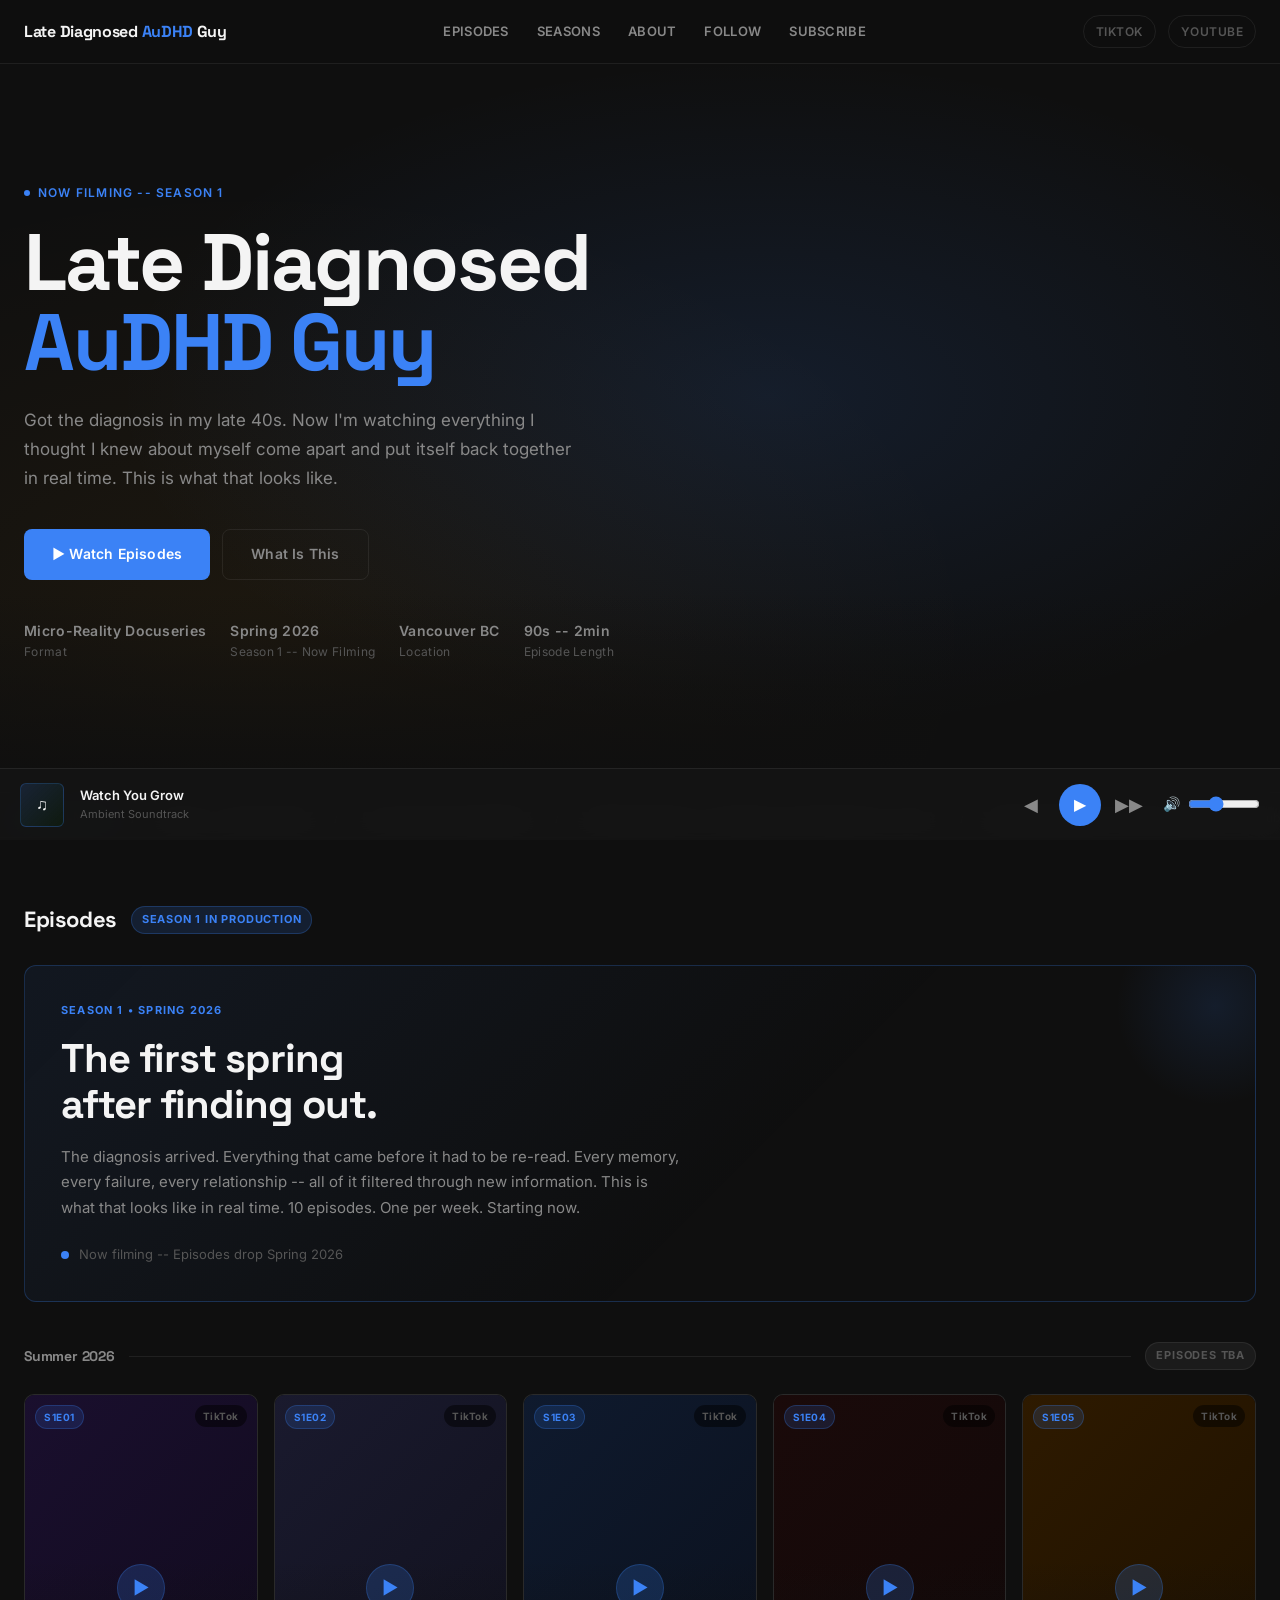
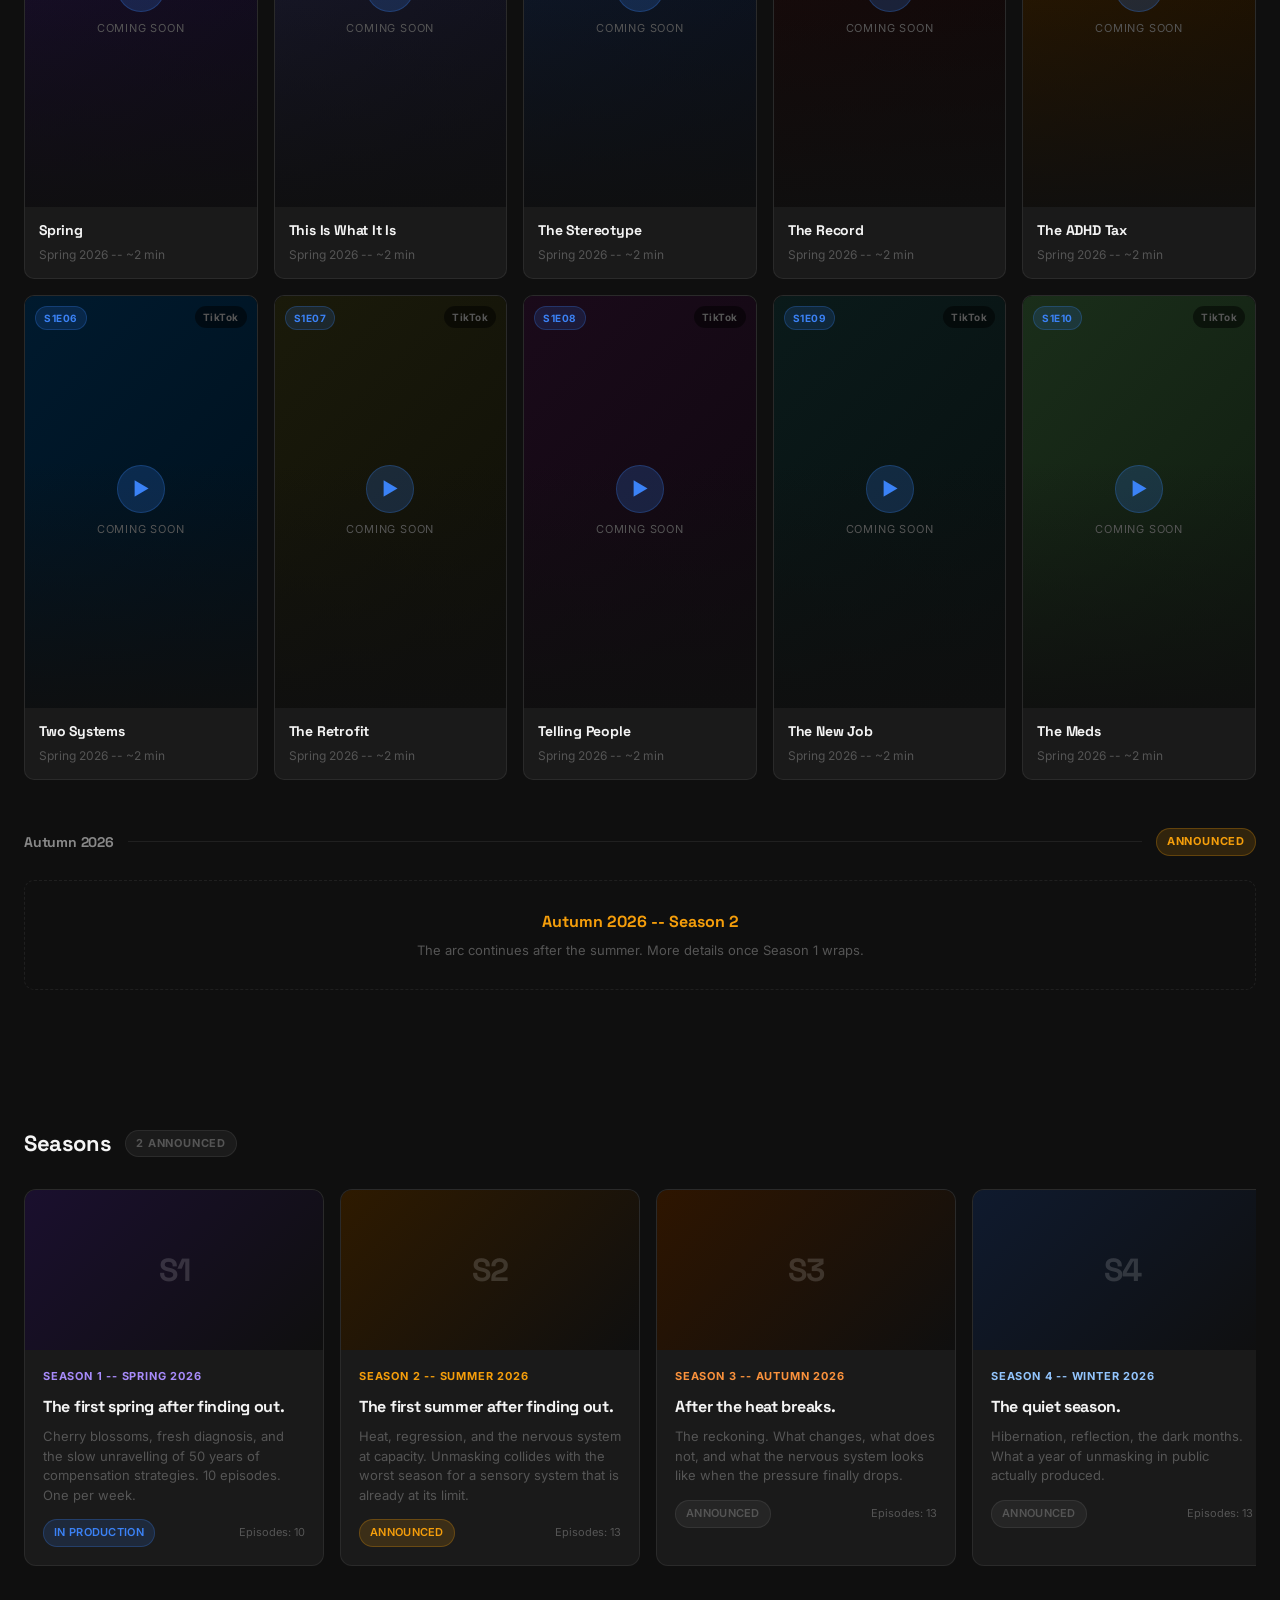
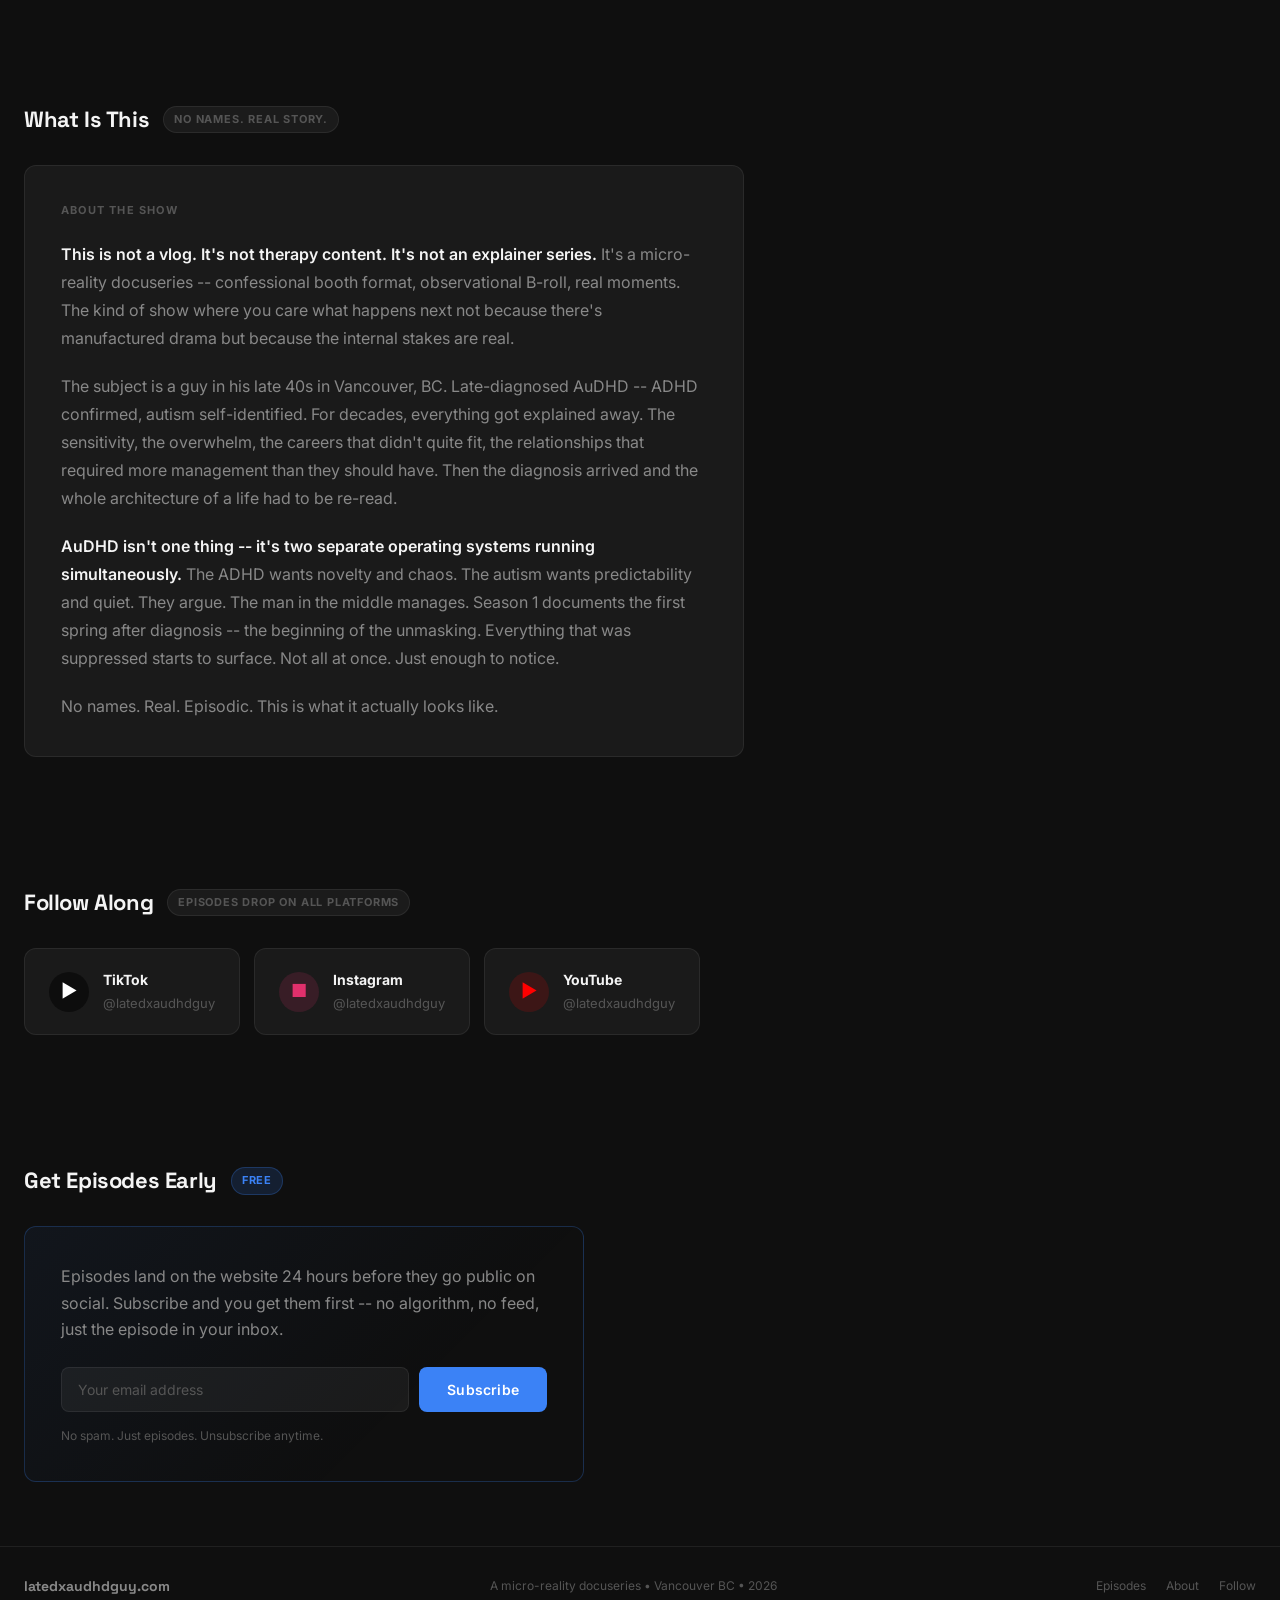
==== index.html @ a8dd624e "10-ep Spring season, Buttondown subscribe form, 4-season carousel, updated copy" ====
<!DOCTYPE html>
<html lang="en">
<head>
  <meta charset="UTF-8" />
  <meta name="viewport" content="width=device-width, initial-scale=1.0" />
  <title>Late Diagnosed AuDHD Guy</title>
  <meta name="description" content="A micro-reality docuseries. Late-diagnosed AuDHD. Male. 40s. Unmasking in real time. Vancouver BC." />
  <meta name="robots" content="index, follow" />

  <!-- OG / Social -->
  <meta property="og:title" content="Late Diagnosed AuDHD Guy" />
  <meta property="og:description" content="A micro-reality docuseries. Late-diagnosed AuDHD. Male. 40s. Unmasking in real time." />
  <meta property="og:type" content="website" />
  <meta property="og:url" content="https://latedxaudhdguy.com" />

  <!-- Fonts -->
  <link rel="preconnect" href="https://fonts.googleapis.com" />
  <link rel="preconnect" href="https://fonts.gstatic.com" crossorigin />
  <link href="https://fonts.googleapis.com/css2?family=Inter:wght@400;500;600;700&family=Space+Grotesk:wght@500;700;800&display=swap" rel="stylesheet" />

  <!-- JSON-LD -->
  <script type="application/ld+json">
  {
    "@context": "https://schema.org",
    "@type": "TVSeries",
    "name": "Late Diagnosed AuDHD Guy",
    "description": "A micro-reality docuseries documenting the lived experience of a late-diagnosed AuDHD man in his late 40s. Confessional booth format. Observational B-roll. Real moments.",
    "genre": ["Documentary", "Reality"],
    "url": "https://latedxaudhdguy.com",
    "numberOfSeasons": 1,
    "contentRating": "Not Rated",
    "sameAs": [
      "https://tiktok.com/@latedxaudhdguy",
      "https://instagram.com/@latedxaudhdguy",
      "https://youtube.com/@latedxaudhdguy"
    ]
  }
  </script>

  <style>
    /* =============================================
       BASE / RESET
    ============================================= */
    *, *::before, *::after { box-sizing: border-box; margin: 0; padding: 0; }

    :root {
      --bg:          #0f0f0f;
      --bg-card:     #1a1a1a;
      --bg-nav:      rgba(15,15,15,0.95);
      --blue:        #3B82F6;
      --blue-dim:    rgba(59,130,246,0.15);
      --blue-glow:   rgba(59,130,246,0.08);
      --amber:       #F59E0B;
      --amber-dim:   rgba(245,158,11,0.15);
      --text:        #f4f4f4;
      --text-dim:    #888;
      --text-muted:  #555;
      --border:      rgba(255,255,255,0.07);
      --border-blue: rgba(59,130,246,0.25);
      --radius:      8px;
      --font-display: 'Space Grotesk', sans-serif;
      --font-body:    'Inter', sans-serif;
      --nav-h:       64px;
      --mini-h:      72px;
    }

    html { scroll-behavior: smooth; }

    body {
      background: var(--bg);
      color: var(--text);
      font-family: var(--font-body);
      font-size: 15px;
      line-height: 1.6;
      min-height: 100vh;
      overflow-x: hidden;
      padding-bottom: calc(var(--mini-h) + 64px);
    }

    a { color: inherit; text-decoration: none; }

    img { display: block; max-width: 100%; }

    /* =============================================
       SCROLLBAR
    ============================================= */
    ::-webkit-scrollbar { width: 4px; height: 4px; }
    ::-webkit-scrollbar-track { background: var(--bg); }
    ::-webkit-scrollbar-thumb { background: var(--text-muted); border-radius: 2px; }

    /* =============================================
       NAVIGATION
    ============================================= */
    .nav {
      position: fixed;
      top: 0; left: 0; right: 0;
      height: var(--nav-h);
      display: flex;
      align-items: center;
      justify-content: space-between;
      padding: 0 24px;
      background: var(--bg-nav);
      border-bottom: 1px solid var(--border);
      z-index: 900;
      backdrop-filter: blur(12px);
      transition: box-shadow 0.3s;
    }
    .nav.scrolled { box-shadow: 0 2px 24px rgba(0,0,0,0.6); }

    .nav__brand {
      font-family: var(--font-display);
      font-weight: 800;
      font-size: 16px;
      letter-spacing: -0.3px;
      color: var(--text);
      white-space: nowrap;
    }
    .nav__brand span { color: var(--blue); }

    .nav__links {
      display: flex;
      gap: 28px;
    }
    .nav__links a {
      font-size: 13px;
      font-weight: 600;
      color: var(--text-dim);
      letter-spacing: 0.3px;
      text-transform: uppercase;
      transition: color 0.2s;
    }
    .nav__links a:hover { color: var(--text); }

    .nav__social {
      display: flex;
      gap: 12px;
    }
    .nav__social a {
      font-size: 12px;
      font-weight: 600;
      color: var(--text-muted);
      text-transform: uppercase;
      letter-spacing: 0.5px;
      padding: 6px 12px;
      border: 1px solid var(--border);
      border-radius: 20px;
      transition: all 0.2s;
    }
    .nav__social a:hover {
      border-color: var(--blue);
      color: var(--blue);
    }

    /* =============================================
       HERO
    ============================================= */
    .hero {
      position: relative;
      min-height: 88vh;
      display: flex;
      align-items: center;
      padding: calc(var(--nav-h) + 48px) 24px 64px;
      overflow: hidden;
    }

    .hero::before {
      content: '';
      position: absolute;
      inset: 0;
      background: radial-gradient(ellipse at 60% 50%, rgba(59,130,246,0.12) 0%, transparent 60%),
                  radial-gradient(ellipse at 20% 80%, rgba(245,158,11,0.06) 0%, transparent 50%);
      pointer-events: none;
    }

    .hero::after {
      content: '';
      position: absolute;
      bottom: 0; left: 0; right: 0;
      height: 200px;
      background: linear-gradient(to bottom, transparent, var(--bg));
      pointer-events: none;
    }

    .hero__content {
      position: relative;
      z-index: 2;
      max-width: 680px;
    }

    .hero__badge {
      display: inline-flex;
      align-items: center;
      gap: 8px;
      font-size: 12px;
      font-weight: 600;
      letter-spacing: 1.2px;
      text-transform: uppercase;
      color: var(--blue);
      margin-bottom: 20px;
    }
    .hero__badge::before {
      content: '';
      display: inline-block;
      width: 6px;
      height: 6px;
      background: var(--blue);
      border-radius: 50%;
      animation: blink 2s infinite;
    }
    @keyframes blink {
      0%, 100% { opacity: 1; }
      50% { opacity: 0.2; }
    }

    .hero__title {
      font-family: var(--font-display);
      font-weight: 800;
      font-size: clamp(42px, 7vw, 80px);
      line-height: 1.0;
      letter-spacing: -2px;
      color: var(--text);
      margin-bottom: 24px;
    }
    .hero__title span { color: var(--blue); }

    .hero__desc {
      font-size: 17px;
      line-height: 1.7;
      color: var(--text-dim);
      max-width: 560px;
      margin-bottom: 36px;
    }

    .hero__actions {
      display: flex;
      gap: 12px;
      flex-wrap: wrap;
    }

    .btn {
      display: inline-flex;
      align-items: center;
      gap: 8px;
      padding: 13px 28px;
      border-radius: var(--radius);
      font-family: var(--font-body);
      font-weight: 600;
      font-size: 14px;
      letter-spacing: 0.2px;
      cursor: pointer;
      border: none;
      transition: all 0.2s;
    }
    .btn--primary {
      background: var(--blue);
      color: #fff;
    }
    .btn--primary:hover { background: #2563eb; transform: translateY(-1px); }
    .btn--outline {
      background: transparent;
      color: var(--text-dim);
      border: 1px solid var(--border);
    }
    .btn--outline:hover { border-color: var(--text-dim); color: var(--text); }

    .hero__meta {
      margin-top: 40px;
      display: flex;
      gap: 24px;
      flex-wrap: wrap;
    }
    .hero__meta-item {
      font-size: 12px;
      color: var(--text-muted);
      letter-spacing: 0.3px;
    }
    .hero__meta-item strong {
      display: block;
      font-size: 14px;
      font-weight: 600;
      color: var(--text-dim);
    }

    /* =============================================
       TICKER
    ============================================= */
    .ticker {
      width: 100%;
      overflow: hidden;
      background: var(--bg-card);
      border-top: 1px solid var(--border);
      border-bottom: 1px solid var(--border);
      padding: 10px 0;
    }
    .ticker__track {
      display: inline-flex;
      gap: 0;
      white-space: nowrap;
      animation: ticker 40s linear infinite;
    }
    .ticker__track:hover { animation-play-state: paused; }
    .ticker__item {
      font-size: 12px;
      color: var(--text-dim);
      padding: 0 20px;
      letter-spacing: 0.3px;
    }
    .ticker__label {
      font-size: 11px;
      font-weight: 700;
      text-transform: uppercase;
      letter-spacing: 1.2px;
      color: var(--blue);
      padding: 0 20px;
    }
    .ticker__sep {
      font-size: 12px;
      color: var(--text-muted);
      padding: 0 4px;
    }
    @keyframes ticker {
      0% { transform: translateX(0); }
      100% { transform: translateX(-50%); }
    }

    /* =============================================
       SECTIONS
    ============================================= */
    .section {
      padding: 64px 24px;
      max-width: 1280px;
      margin: 0 auto;
    }

    .section__header {
      display: flex;
      align-items: center;
      gap: 14px;
      margin-bottom: 28px;
    }

    .section__title {
      font-family: var(--font-display);
      font-weight: 800;
      font-size: 22px;
      letter-spacing: -0.4px;
      color: var(--text);
    }

    .section__badge {
      font-size: 11px;
      font-weight: 700;
      text-transform: uppercase;
      letter-spacing: 0.8px;
      padding: 4px 10px;
      border-radius: 20px;
    }
    .badge--blue { background: var(--blue-dim); color: var(--blue); border: 1px solid var(--border-blue); }
    .badge--amber { background: var(--amber-dim); color: var(--amber); border: 1px solid rgba(245,158,11,0.25); }
    .badge--muted { background: rgba(255,255,255,0.05); color: var(--text-muted); border: 1px solid var(--border); }

    /* =============================================
       LAUNCH CARD
    ============================================= */
    .launch-card {
      background: linear-gradient(135deg, rgba(59,130,246,0.08) 0%, rgba(15,15,15,0) 60%);
      border: 1px solid var(--border-blue);
      border-radius: 12px;
      padding: 36px;
      margin-bottom: 40px;
      position: relative;
      overflow: hidden;
    }
    .launch-card::before {
      content: '';
      position: absolute;
      top: -60px; right: -60px;
      width: 200px;
      height: 200px;
      background: radial-gradient(circle, rgba(59,130,246,0.12), transparent 70%);
      pointer-events: none;
    }

    .launch-card__season {
      font-size: 11px;
      font-weight: 700;
      text-transform: uppercase;
      letter-spacing: 1.2px;
      color: var(--blue);
      margin-bottom: 16px;
    }

    .launch-card__title {
      font-family: var(--font-display);
      font-weight: 800;
      font-size: clamp(24px, 4vw, 40px);
      line-height: 1.15;
      letter-spacing: -1px;
      color: var(--text);
      margin-bottom: 16px;
    }

    .launch-card__desc {
      font-size: 15px;
      line-height: 1.7;
      color: var(--text-dim);
      max-width: 620px;
      margin-bottom: 24px;
    }

    .launch-card__status {
      display: flex;
      align-items: center;
      gap: 10px;
      font-size: 13px;
      color: var(--text-muted);
    }
    .status-dot {
      display: inline-block;
      width: 8px;
      height: 8px;
      background: var(--blue);
      border-radius: 50%;
      animation: blink 2s infinite;
      flex-shrink: 0;
    }

    /* =============================================
       SEASON DIVIDER
    ============================================= */
    .season-divider {
      display: flex;
      align-items: center;
      gap: 14px;
      margin-bottom: 24px;
    }
    .season-divider__label {
      font-family: var(--font-display);
      font-weight: 700;
      font-size: 14px;
      color: var(--text-dim);
      white-space: nowrap;
      letter-spacing: -0.2px;
    }
    .season-divider__line {
      flex: 1;
      height: 1px;
      background: var(--border);
    }

    /* =============================================
       EPISODE GRID
    ============================================= */
    .episodes {
      display: grid;
      grid-template-columns: repeat(auto-fill, minmax(220px, 1fr));
      gap: 16px;
      margin-bottom: 12px;
    }

    .episode-card {
      background: var(--bg-card);
      border: 1px solid var(--border);
      border-radius: 10px;
      overflow: hidden;
      cursor: pointer;
      transition: all 0.25s;
    }
    .episode-card:hover {
      border-color: var(--blue);
      transform: translateY(-3px);
      box-shadow: 0 8px 30px rgba(59,130,246,0.15);
    }

    .episode-card__thumb {
      position: relative;
      aspect-ratio: 9/16;
      background: #111;
      display: flex;
      align-items: center;
      justify-content: center;
      flex-direction: column;
      gap: 8px;
      overflow: hidden;
    }
    .episode-card__thumb::after {
      content: '';
      position: absolute;
      inset: 0;
      background: linear-gradient(to bottom, transparent 40%, rgba(15,15,15,0.9));
    }

    .episode-card__thumb-bg {
      position: absolute;
      inset: 0;
      background: linear-gradient(135deg, #1a1a2e 0%, #0f0f1a 100%);
    }

    .episode-card__thumb-icon {
      position: relative;
      z-index: 2;
      width: 48px;
      height: 48px;
      background: rgba(59,130,246,0.2);
      border: 1px solid var(--border-blue);
      border-radius: 50%;
      display: flex;
      align-items: center;
      justify-content: center;
      color: var(--blue);
      font-size: 18px;
    }
    .episode-card__thumb-label {
      position: relative;
      z-index: 2;
      font-size: 11px;
      color: var(--text-muted);
      text-transform: uppercase;
      letter-spacing: 0.8px;
    }

    .episode-card__num {
      position: absolute;
      top: 10px;
      left: 10px;
      z-index: 3;
      font-size: 10px;
      font-weight: 700;
      letter-spacing: 0.5px;
      color: var(--blue);
      background: var(--blue-dim);
      border: 1px solid var(--border-blue);
      padding: 3px 8px;
      border-radius: 20px;
    }

    .episode-card__platform {
      position: absolute;
      top: 10px;
      right: 10px;
      z-index: 3;
      font-size: 10px;
      font-weight: 700;
      letter-spacing: 0.5px;
      color: var(--text-muted);
      background: rgba(0,0,0,0.5);
      padding: 3px 8px;
      border-radius: 20px;
    }

    .episode-card__body {
      padding: 14px;
    }
    .episode-card__title {
      font-family: var(--font-display);
      font-weight: 700;
      font-size: 14px;
      letter-spacing: -0.2px;
      color: var(--text);
      margin-bottom: 6px;
      line-height: 1.3;
    }
    .episode-card__meta {
      font-size: 12px;
      color: var(--text-muted);
    }

    /* =============================================
       SEASON CARDS CAROUSEL
    ============================================= */
    .carousel {
      position: relative;
      overflow: hidden;
      margin: 0 -24px;
      padding: 0 24px;
    }
    .carousel-track {
      display: flex;
      gap: 16px;
      overflow-x: auto;
      scrollbar-width: none;
      -ms-overflow-style: none;
      padding-bottom: 8px;
      cursor: grab;
      user-select: none;
    }
    .carousel-track::-webkit-scrollbar { display: none; }
    .carousel-track.dragging { cursor: grabbing; }

    .season-card {
      flex: 0 0 300px;
      background: var(--bg-card);
      border: 1px solid var(--border);
      border-radius: 12px;
      overflow: hidden;
      cursor: pointer;
      transition: all 0.25s;
    }
    .season-card:hover {
      border-color: var(--border-blue);
      transform: translateY(-3px);
      box-shadow: 0 8px 30px rgba(0,0,0,0.4);
    }

    .season-card__art {
      height: 160px;
      display: flex;
      align-items: center;
      justify-content: center;
      position: relative;
      overflow: hidden;
    }
    .season-card__art-inner {
      position: absolute;
      inset: 0;
    }
    .season-card__label {
      position: relative;
      z-index: 2;
      font-family: var(--font-display);
      font-weight: 800;
      font-size: 32px;
      letter-spacing: -1px;
      color: rgba(255,255,255,0.15);
      text-transform: uppercase;
    }

    .season-card__body {
      padding: 18px;
    }
    .season-card__season {
      font-size: 11px;
      font-weight: 700;
      text-transform: uppercase;
      letter-spacing: 0.8px;
      margin-bottom: 8px;
    }
    .season-card__title {
      font-family: var(--font-display);
      font-weight: 700;
      font-size: 16px;
      letter-spacing: -0.3px;
      color: var(--text);
      margin-bottom: 8px;
    }
    .season-card__desc {
      font-size: 13px;
      color: var(--text-muted);
      line-height: 1.5;
      margin-bottom: 14px;
    }
    .season-card__footer {
      display: flex;
      align-items: center;
      justify-content: space-between;
    }
    .season-card__status {
      font-size: 11px;
      font-weight: 600;
      letter-spacing: 0.3px;
    }
    .season-card__ep-count {
      font-size: 11px;
      color: var(--text-muted);
    }

    /* =============================================
       ABOUT / IDENTITY
    ============================================= */
    .identity {
      background: var(--bg-card);
      border: 1px solid var(--border);
      border-radius: 12px;
      padding: 36px;
      max-width: 720px;
    }

    .identity__eyebrow {
      font-size: 11px;
      font-weight: 700;
      text-transform: uppercase;
      letter-spacing: 1.2px;
      color: var(--text-muted);
      margin-bottom: 20px;
    }

    .identity__text {
      font-size: 16px;
      line-height: 1.75;
      color: var(--text-dim);
      margin-bottom: 20px;
    }
    .identity__text:last-child { margin-bottom: 0; }
    .identity__text strong { color: var(--text); font-weight: 600; }

    /* =============================================
       FOLLOW / SOCIAL PILLS
    ============================================= */
    .socials {
      display: flex;
      gap: 14px;
      flex-wrap: wrap;
    }

    .social-pill {
      display: flex;
      align-items: center;
      gap: 14px;
      background: var(--bg-card);
      border: 1px solid var(--border);
      border-radius: 12px;
      padding: 20px 24px;
      min-width: 200px;
      transition: all 0.2s;
    }
    .social-pill:hover { border-color: var(--blue); transform: translateY(-2px); }

    .social-pill__icon {
      width: 40px;
      height: 40px;
      border-radius: 50%;
      display: flex;
      align-items: center;
      justify-content: center;
      font-size: 18px;
      flex-shrink: 0;
    }
    .social-pill--tiktok .social-pill__icon { background: rgba(0,0,0,0.5); color: #fff; }
    .social-pill--instagram .social-pill__icon { background: rgba(225,48,108,0.15); color: #E1306C; }
    .social-pill--youtube .social-pill__icon { background: rgba(255,0,0,0.15); color: #FF0000; }

    .social-pill__name {
      font-weight: 700;
      font-size: 14px;
      color: var(--text);
    }
    .social-pill__handle {
      font-size: 13px;
      color: var(--text-muted);
      margin-top: 2px;
    }

    /* =============================================
       FOOTER
    ============================================= */
    .footer {
      border-top: 1px solid var(--border);
      padding: 28px 24px;
      display: flex;
      align-items: center;
      justify-content: space-between;
      flex-wrap: wrap;
      gap: 16px;
    }

    .footer__brand {
      font-family: var(--font-display);
      font-weight: 700;
      font-size: 14px;
      color: var(--text-dim);
    }

    .footer__copy {
      font-size: 12px;
      color: var(--text-muted);
    }

    .footer__links {
      display: flex;
      gap: 20px;
    }
    .footer__links a {
      font-size: 12px;
      color: var(--text-muted);
      transition: color 0.2s;
    }
    .footer__links a:hover { color: var(--text); }

    /* =============================================
       MINI PLAYER
    ============================================= */
    .mini-player {
      position: fixed;
      bottom: 60px;
      left: 0;
      right: 0;
      height: var(--mini-h);
      background: rgba(20,20,20,0.97);
      border-top: 1px solid var(--border);
      display: flex;
      align-items: center;
      padding: 0 20px;
      gap: 16px;
      z-index: 800;
      backdrop-filter: blur(16px);
      transform: translateY(0);
      transition: transform 0.3s;
    }
    .mini-player.hidden { transform: translateY(calc(100% + 60px)); }

    .mp-art {
      width: 44px;
      height: 44px;
      border-radius: 6px;
      background: linear-gradient(135deg, var(--blue-dim), #0f1a0f);
      border: 1px solid var(--border-blue);
      display: flex;
      align-items: center;
      justify-content: center;
      font-size: 16px;
      flex-shrink: 0;
      overflow: hidden;
    }
    .mp-art.playing { animation: spin-slow 8s linear infinite; }
    @keyframes spin-slow {
      from { transform: rotate(0deg); }
      to { transform: rotate(360deg); }
    }

    .mp-info {
      flex: 1;
      min-width: 0;
    }
    .mp-title {
      font-size: 13px;
      font-weight: 600;
      color: var(--text);
      white-space: nowrap;
      overflow: hidden;
      text-overflow: ellipsis;
    }
    .mp-sub {
      font-size: 11px;
      color: var(--text-muted);
    }

    .mp-controls {
      display: flex;
      align-items: center;
      gap: 10px;
    }
    .mp-btn {
      background: none;
      border: none;
      cursor: pointer;
      color: var(--text-dim);
      font-size: 18px;
      padding: 6px;
      border-radius: 50%;
      display: flex;
      align-items: center;
      justify-content: center;
      transition: all 0.2s;
      width: 36px;
      height: 36px;
    }
    .mp-btn:hover { background: var(--blue-dim); color: var(--blue); }
    .mp-btn.active { color: var(--blue); }
    .mp-btn.mp-play-btn {
      width: 42px;
      height: 42px;
      background: var(--blue);
      color: #fff;
      font-size: 16px;
    }
    .mp-btn.mp-play-btn:hover { background: #2563eb; }

    .mp-vol {
      display: flex;
      align-items: center;
      gap: 8px;
    }
    .mp-vol-icon { font-size: 14px; color: var(--text-muted); }
    input[type="range"].mp-volume {
      width: 72px;
      accent-color: var(--blue);
      cursor: pointer;
    }

    /* =============================================
       MODAL
    ============================================= */
    .modal-overlay {
      position: fixed;
      inset: 0;
      background: rgba(0,0,0,0.85);
      z-index: 1000;
      display: flex;
      align-items: flex-end;
      justify-content: center;
      opacity: 0;
      pointer-events: none;
      transition: opacity 0.3s;
    }
    .modal-overlay.open {
      opacity: 1;
      pointer-events: all;
    }

    .modal {
      background: #1a1a1a;
      border: 1px solid var(--border);
      border-radius: 16px 16px 0 0;
      width: 100%;
      max-width: 640px;
      max-height: 90vh;
      overflow-y: auto;
      transform: translateY(100%);
      transition: transform 0.35s cubic-bezier(0.32, 0.72, 0, 1);
    }
    .modal-overlay.open .modal {
      transform: translateY(0);
    }

    .modal__drag {
      width: 36px;
      height: 4px;
      background: var(--border);
      border-radius: 2px;
      margin: 12px auto 0;
    }

    .modal__hero {
      height: 180px;
      position: relative;
      overflow: hidden;
      display: flex;
      align-items: flex-end;
      padding: 20px;
    }
    .modal__hero-bg {
      position: absolute;
      inset: 0;
    }
    .modal__hero::after {
      content: '';
      position: absolute;
      bottom: 0; left: 0; right: 0;
      height: 100px;
      background: linear-gradient(to bottom, transparent, #1a1a1a);
    }

    .modal__season-label {
      position: relative;
      z-index: 2;
      font-size: 11px;
      font-weight: 700;
      text-transform: uppercase;
      letter-spacing: 1px;
      color: var(--blue);
    }

    .modal__body {
      padding: 20px 24px 32px;
    }

    .modal__title {
      font-family: var(--font-display);
      font-weight: 800;
      font-size: 26px;
      letter-spacing: -0.5px;
      color: var(--text);
      margin-bottom: 10px;
      line-height: 1.2;
    }

    .modal__meta {
      display: flex;
      gap: 12px;
      flex-wrap: wrap;
      margin-bottom: 16px;
    }
    .modal__meta-item {
      font-size: 12px;
      color: var(--text-muted);
    }

    .modal__desc {
      font-size: 15px;
      line-height: 1.7;
      color: var(--text-dim);
      margin-bottom: 24px;
    }

    .modal__actions {
      display: flex;
      gap: 10px;
    }

    .modal__close {
      position: absolute;
      top: 16px;
      right: 16px;
      background: rgba(0,0,0,0.6);
      border: 1px solid var(--border);
      color: var(--text);
      width: 32px;
      height: 32px;
      border-radius: 50%;
      cursor: pointer;
      font-size: 16px;
      display: flex;
      align-items: center;
      justify-content: center;
      z-index: 10;
      transition: all 0.2s;
    }
    .modal__close:hover { background: rgba(255,255,255,0.1); }

    /* =============================================
       BOTTOM NAV (MOBILE)
    ============================================= */
    .bottom-nav {
      position: fixed;
      bottom: 0; left: 0; right: 0;
      height: 60px;
      background: rgba(15,15,15,0.97);
      border-top: 1px solid var(--border);
      display: none;
      align-items: center;
      justify-content: space-around;
      z-index: 900;
      backdrop-filter: blur(12px);
    }

    .bottom-nav__item {
      display: flex;
      flex-direction: column;
      align-items: center;
      gap: 3px;
      color: var(--text-muted);
      font-size: 10px;
      letter-spacing: 0.4px;
      text-transform: uppercase;
      font-weight: 600;
      padding: 8px 16px;
      transition: color 0.2s;
    }
    .bottom-nav__item.active { color: var(--blue); }
    .bottom-nav__item svg { width: 20px; height: 20px; }

    /* =============================================
       FADE IN (SCROLL ANIMATIONS)
    ============================================= */
    .fade-in {
      opacity: 0;
      transform: translateY(20px);
      transition: opacity 0.5s ease, transform 0.5s ease;
    }
    .fade-in.visible {
      opacity: 1;
      transform: translateY(0);
    }

    /* =============================================
       RESPONSIVE
    ============================================= */
    @media (max-width: 768px) {
      .nav__links { display: none; }
      .nav__social { display: none; }
      .nav__brand { font-size: 14px; }
      .hero { min-height: 80vh; padding: calc(var(--nav-h) + 24px) 16px 48px; }
      .section { padding: 48px 16px; }
      .launch-card { padding: 24px; }
      .identity { padding: 24px; }
      .bottom-nav { display: flex; }
      .mp-vol { display: none; }
      .episodes { grid-template-columns: repeat(auto-fill, minmax(160px, 1fr)); gap: 12px; }
      .socials { flex-direction: column; }
      .social-pill { min-width: unset; }
      .footer { flex-direction: column; align-items: flex-start; }
    }

    @media (max-width: 480px) {
      .hero__title { font-size: 36px; }
      .episodes { grid-template-columns: repeat(2, 1fr); }
    }

    /* =============================================
       SUBSCRIBE
    ============================================= */
    .subscribe-card {
      background: linear-gradient(135deg, rgba(59,130,246,0.06) 0%, rgba(15,15,15,0) 70%);
      border: 1px solid var(--border-blue);
      border-radius: 12px;
      padding: 36px;
      max-width: 560px;
    }

    .subscribe-desc {
      font-size: 16px;
      line-height: 1.65;
      color: var(--text-dim);
      margin-bottom: 24px;
    }

    .subscribe-form {
      display: flex;
      gap: 10px;
      flex-wrap: wrap;
    }

    .subscribe-input {
      flex: 1;
      min-width: 220px;
      background: rgba(255,255,255,0.05);
      border: 1px solid var(--border);
      border-radius: var(--radius);
      padding: 13px 16px;
      font-family: var(--font-body);
      font-size: 14px;
      color: var(--text);
      outline: none;
      transition: border-color 0.2s;
    }
    .subscribe-input::placeholder { color: var(--text-muted); }
    .subscribe-input:focus { border-color: var(--blue); }

    .subscribe-note {
      font-size: 12px;
      color: var(--text-muted);
      margin-top: 14px;
    }

    /* Autumn coming soon section */
    .autumn-placeholder {
      border: 1px dashed var(--border);
      border-radius: 10px;
      padding: 28px;
      text-align: center;
      color: var(--text-muted);
      font-size: 13px;
      margin-bottom: 8px;
    }
    .autumn-placeholder strong {
      display: block;
      font-family: var(--font-display);
      font-weight: 700;
      font-size: 16px;
      color: var(--amber);
      margin-bottom: 6px;
    }
  </style>
</head>
<body>

  <!-- NAV -->
  <nav class="nav" id="main-nav">
    <span class="nav__brand">Late Diagnosed <span>AuDHD</span> Guy</span>
    <div class="nav__links">
      <a href="#episodes">Episodes</a>
      <a href="#seasons">Seasons</a>
      <a href="#about">About</a>
      <a href="#follow">Follow</a>
      <a href="#subscribe">Subscribe</a>
    </div>
    <div class="nav__social">
      <a href="https://tiktok.com/@latedxaudhdguy" target="_blank" rel="noopener">TikTok</a>
      <a href="https://youtube.com/@latedxaudhdguy" target="_blank" rel="noopener">YouTube</a>
    </div>
  </nav>

  <!-- HERO -->
  <section class="hero">
    <div class="hero__content fade-in">
      <div class="hero__badge">Now Filming -- Season 1</div>
      <h1 class="hero__title">Late Diagnosed<br /><span>AuDHD Guy</span></h1>
      <p class="hero__desc">
        Got the diagnosis in my late 40s. Now I'm watching everything I thought I knew about myself come apart and put itself back together in real time. This is what that looks like.
      </p>
      <div class="hero__actions">
        <a href="#episodes" class="btn btn--primary">&#9654; Watch Episodes</a>
        <a href="#about" class="btn btn--outline">What Is This</a>
      </div>
      <div class="hero__meta">
        <div class="hero__meta-item">
          <strong>Micro-Reality Docuseries</strong>
          Format
        </div>
        <div class="hero__meta-item">
          <strong>Spring 2026</strong>
          Season 1 -- Now Filming
        </div>
        <div class="hero__meta-item">
          <strong>Vancouver BC</strong>
          Location
        </div>
        <div class="hero__meta-item">
          <strong>90s -- 2min</strong>
          Episode Length
        </div>
      </div>
    </div>
  </section>

  <!-- TICKER -->
  <div class="ticker" aria-hidden="true">
    <div class="ticker__track">
      <span class="ticker__label">Now Filming</span>
      <span class="ticker__sep">/</span>
      <span class="ticker__item">Season 1 &bull; Summer 2026</span>
      <span class="ticker__sep">/</span>
      <span class="ticker__item">First summer post-diagnosis</span>
      <span class="ticker__sep">/</span>
      <span class="ticker__item">AuDHD regression &bull; unmasking &bull; heat intolerance &bull; all of it</span>
      <span class="ticker__sep">/</span>
      <span class="ticker__item">@latedxaudhdguy on TikTok / Instagram / YouTube</span>
      <span class="ticker__sep">/</span>
      <span class="ticker__label">Now Filming</span>
      <span class="ticker__sep">/</span>
      <span class="ticker__item">Season 1 &bull; Summer 2026</span>
      <span class="ticker__sep">/</span>
      <span class="ticker__item">First summer post-diagnosis</span>
      <span class="ticker__sep">/</span>
      <span class="ticker__item">AuDHD regression &bull; unmasking &bull; heat intolerance &bull; all of it</span>
      <span class="ticker__sep">/</span>
      <span class="ticker__item">@latedxaudhdguy on TikTok / Instagram / YouTube</span>
      <span class="ticker__sep">/</span>
    </div>
  </div>

  <!-- EPISODES -->
  <section class="section fade-in" id="episodes">
    <div class="section__header">
      <h2 class="section__title">Episodes</h2>
      <span class="section__badge badge--blue">Season 1 in Production</span>
    </div>

    <div class="launch-card fade-in">
      <div class="launch-card__season">Season 1 &bull; Spring 2026</div>
      <h3 class="launch-card__title">The first spring<br />after finding out.</h3>
      <p class="launch-card__desc">
        The diagnosis arrived. Everything that came before it had to be re-read. Every memory, every failure, every relationship -- all of it filtered through new information. This is what that looks like in real time. 10 episodes. One per week. Starting now.
      </p>
      <div class="launch-card__status">
        <span class="status-dot"></span>
        Now filming -- Episodes drop Spring 2026
      </div>
    </div>

    <div class="season-divider fade-in">
      <span class="season-divider__label">Summer 2026</span>
      <span class="season-divider__line"></span>
      <span class="section__badge badge--muted">Episodes TBA</span>
    </div>

    <div class="episodes fade-in" id="episode-grid">
      <!-- Populated by JS -->
    </div>

    <div class="season-divider fade-in" style="margin-top: 48px;">
      <span class="season-divider__label">Autumn 2026</span>
      <span class="season-divider__line"></span>
      <span class="section__badge badge--amber">Announced</span>
    </div>
    <div class="autumn-placeholder fade-in">
      <strong>Autumn 2026 -- Season 2</strong>
      The arc continues after the summer. More details once Season 1 wraps.
    </div>
  </section>

  <!-- SEASONS CAROUSEL -->
  <section class="section fade-in" id="seasons">
    <div class="section__header">
      <h2 class="section__title">Seasons</h2>
      <span class="section__badge badge--muted">2 Announced</span>
    </div>
    <div class="carousel">
      <div class="carousel-track" id="seasons-track">
        <!-- Populated by JS -->
      </div>
    </div>
  </section>

  <!-- ABOUT -->
  <section class="section fade-in" id="about">
    <div class="section__header">
      <h2 class="section__title">What Is This</h2>
      <span class="section__badge badge--muted">No Names. Real Story.</span>
    </div>
    <div class="identity">
      <div class="identity__eyebrow">About the show</div>
      <p class="identity__text">
        <strong>This is not a vlog. It's not therapy content. It's not an explainer series.</strong> It's a micro-reality docuseries -- confessional booth format, observational B-roll, real moments. The kind of show where you care what happens next not because there's manufactured drama but because the internal stakes are real.
      </p>
      <p class="identity__text">
        The subject is a guy in his late 40s in Vancouver, BC. Late-diagnosed AuDHD -- ADHD confirmed, autism self-identified. For decades, everything got explained away. The sensitivity, the overwhelm, the careers that didn't quite fit, the relationships that required more management than they should have. Then the diagnosis arrived and the whole architecture of a life had to be re-read.
      </p>
      <p class="identity__text">
        <strong>AuDHD isn't one thing -- it's two separate operating systems running simultaneously.</strong> The ADHD wants novelty and chaos. The autism wants predictability and quiet. They argue. The man in the middle manages. Season 1 documents the first spring after diagnosis -- the beginning of the unmasking. Everything that was suppressed starts to surface. Not all at once. Just enough to notice.
      </p>
      <p class="identity__text">
        No names. Real. Episodic. This is what it actually looks like.
      </p>
    </div>
  </section>

  <!-- FOLLOW -->
  <section class="section fade-in" id="follow">
    <div class="section__header">
      <h2 class="section__title">Follow Along</h2>
      <span class="section__badge badge--muted">Episodes drop on all platforms</span>
    </div>
    <div class="socials">
      <a href="https://tiktok.com/@latedxaudhdguy" target="_blank" rel="noopener" class="social-pill social-pill--tiktok">
        <div class="social-pill__icon">&#9654;</div>
        <div>
          <div class="social-pill__name">TikTok</div>
          <div class="social-pill__handle">@latedxaudhdguy</div>
        </div>
      </a>
      <a href="https://instagram.com/@latedxaudhdguy" target="_blank" rel="noopener" class="social-pill social-pill--instagram">
        <div class="social-pill__icon">&#9632;</div>
        <div>
          <div class="social-pill__name">Instagram</div>
          <div class="social-pill__handle">@latedxaudhdguy</div>
        </div>
      </a>
      <a href="https://youtube.com/@latedxaudhdguy" target="_blank" rel="noopener" class="social-pill social-pill--youtube">
        <div class="social-pill__icon">&#9654;</div>
        <div>
          <div class="social-pill__name">YouTube</div>
          <div class="social-pill__handle">@latedxaudhdguy</div>
        </div>
      </a>
    </div>
  </section>

  <!-- SUBSCRIBE -->
  <section class="section fade-in" id="subscribe">
    <div class="section__header">
      <h2 class="section__title">Get Episodes Early</h2>
      <span class="section__badge badge--blue">Free</span>
    </div>
    <div class="subscribe-card">
      <p class="subscribe-desc">
        Episodes land on the website 24 hours before they go public on social. Subscribe and you get them first -- no algorithm, no feed, just the episode in your inbox.
      </p>
      <form
        action="https://buttondown.email/api/emails/embed-subscribe/latedxaudhdguy"
        method="post"
        target="popupwindow"
        onsubmit="window.open('https://buttondown.email/latedxaudhdguy', 'popupwindow')"
        class="subscribe-form"
      >
        <input type="email" name="email" placeholder="Your email address" class="subscribe-input" required />
        <button type="submit" class="btn btn--primary">Subscribe</button>
      </form>
      <p class="subscribe-note">No spam. Just episodes. Unsubscribe anytime.</p>
    </div>
  </section>

  <!-- FOOTER -->
  <footer class="footer">
    <span class="footer__brand">latedxaudhdguy.com</span>
    <span class="footer__copy">A micro-reality docuseries &bull; Vancouver BC &bull; 2026</span>
    <div class="footer__links">
      <a href="#episodes">Episodes</a>
      <a href="#about">About</a>
      <a href="#follow">Follow</a>
    </div>
  </footer>

  <!-- MINI PLAYER (ambient soundtrack) -->
  <div class="mini-player hidden" id="mini-player">
    <div class="mp-art" id="mp-art">&#9835;</div>
    <div class="mp-info">
      <div class="mp-title" id="mp-title">Loading...</div>
      <div class="mp-sub">Ambient Soundtrack</div>
    </div>
    <div class="mp-controls">
      <button class="mp-btn" id="mp-prev" title="Previous">&#9664;</button>
      <button class="mp-btn mp-play-btn" id="mp-play" title="Play">&#9654;</button>
      <button class="mp-btn" id="mp-next" title="Next">&#9654;&#9654;</button>
    </div>
    <div class="mp-vol">
      <span class="mp-vol-icon">&#128266;</span>
      <input type="range" class="mp-volume" id="mp-volume" min="0" max="1" step="0.05" value="0.35" />
    </div>
  </div>

  <!-- MODAL -->
  <div class="modal-overlay" id="modal-overlay">
    <div class="modal" id="modal" role="dialog" aria-modal="true">
      <div class="modal__drag"></div>
      <button class="modal__close" id="modal-close" aria-label="Close">&#215;</button>
      <div class="modal__hero" id="modal-hero">
        <div class="modal__hero-bg" id="modal-hero-bg"></div>
        <span class="modal__season-label" id="modal-season-label"></span>
      </div>
      <div class="modal__body">
        <h2 class="modal__title" id="modal-title"></h2>
        <div class="modal__meta" id="modal-meta"></div>
        <p class="modal__desc" id="modal-desc"></p>
        <div class="modal__actions" id="modal-actions"></div>
      </div>
    </div>
  </div>

  <!-- BOTTOM NAV -->
  <nav class="bottom-nav" id="bottom-nav">
    <a href="#" class="bottom-nav__item active" data-section="">
      <svg viewBox="0 0 24 24" fill="none" stroke="currentColor" stroke-width="2"><path d="M3 9l9-7 9 7v11a2 2 0 01-2 2H5a2 2 0 01-2-2z"/></svg>
      Home
    </a>
    <a href="#episodes" class="bottom-nav__item" data-section="episodes">
      <svg viewBox="0 0 24 24" fill="none" stroke="currentColor" stroke-width="2"><polygon points="5 3 19 12 5 21 5 3"/></svg>
      Episodes
    </a>
    <a href="#about" class="bottom-nav__item" data-section="about">
      <svg viewBox="0 0 24 24" fill="none" stroke="currentColor" stroke-width="2"><circle cx="12" cy="12" r="10"/><line x1="12" y1="8" x2="12" y2="12"/><line x1="12" y1="16" x2="12.01" y2="16"/></svg>
      About
    </a>
    <a href="#follow" class="bottom-nav__item" data-section="follow">
      <svg viewBox="0 0 24 24" fill="none" stroke="currentColor" stroke-width="2"><path d="M18 2h-3a5 5 0 00-5 5v3H7v4h3v8h4v-8h3l1-4h-4V7a1 1 0 011-1h3z"/></svg>
      Follow
    </a>
  </nav>

  <script>
    /* =============================================
       DATA
    ============================================= */
    const episodes = [
      {
        id: 'S1E01',
        season: 'Season 1',
        ep: 'Episode 1',
        title: 'Spring',
        meta: 'Spring 2026 -- ~2 min',
        platform: 'TikTok',
        desc: 'Cherry blossoms in Vancouver. Everyone else sees renewal. The nervous system sees something it has not named yet. The season opener -- shot outside, observational, the show finding its feet. This is where it starts.',
        gradient: 'linear-gradient(135deg, #1a0f2e 0%, #0f0a1a 100%)',
        color: '#A78BFA',
        status: 'coming-soon'
      },
      {
        id: 'S1E02',
        season: 'Season 1',
        ep: 'Episode 2',
        title: 'This Is What It Is',
        meta: 'Spring 2026 -- ~2 min',
        platform: 'TikTok',
        desc: '50 years old. Just got the diagnosis. The moment you put a name on the thing that has been running your entire life -- and then have to go back through every memory and re-read it with that new information.',
        gradient: 'linear-gradient(135deg, #1a1a2e 0%, #0f0f1a 100%)',
        color: '#3B82F6',
        status: 'coming-soon'
      },
      {
        id: 'S1E03',
        season: 'Season 1',
        ep: 'Episode 3',
        title: 'The Stereotype',
        meta: 'Spring 2026 -- ~2 min',
        platform: 'TikTok',
        desc: 'ADHD is not the kid bouncing off the walls. That was somebody else. This one was always quiet on the outside. The mind was never quiet. The gap between how it looks and what it costs -- that is the whole thing.',
        gradient: 'linear-gradient(135deg, #0f1a2e 0%, #0a0f1a 100%)',
        color: '#60A5FA',
        status: 'coming-soon'
      },
      {
        id: 'S1E04',
        season: 'Season 1',
        ep: 'Episode 4',
        title: 'The Record',
        meta: 'Spring 2026 -- ~2 min',
        platform: 'TikTok',
        desc: 'There is a track that plays in your head. Same song. Every day. Since you were a kid. Depression, anxiety, burnout -- none of those labels were wrong. None of them were the whole story.',
        gradient: 'linear-gradient(135deg, #1a0a0a 0%, #0f0808 100%)',
        color: '#F87171',
        status: 'coming-soon'
      },
      {
        id: 'S1E05',
        season: 'Season 1',
        ep: 'Episode 5',
        title: 'The ADHD Tax',
        meta: 'Spring 2026 -- ~2 min',
        platform: 'TikTok',
        desc: 'Probably 200 domain names. Never used. That is not a joke -- that is just the most legible example. The ADHD tax is real: money, time, relationships, opportunities. You pay it whether you know about it or not.',
        gradient: 'linear-gradient(135deg, #2e1a00 0%, #1a0f00 100%)',
        color: '#F59E0B',
        status: 'coming-soon'
      },
      {
        id: 'S1E06',
        season: 'Season 1',
        ep: 'Episode 6',
        title: 'Two Systems',
        meta: 'Spring 2026 -- ~2 min',
        platform: 'TikTok',
        desc: 'ADHD wants chaos. Autism wants sameness. They live in the same body and they argue constantly. The person in the middle manages the negotiation. This is what that actually feels like from the inside.',
        gradient: 'linear-gradient(135deg, #001a2e 0%, #000f1a 100%)',
        color: '#34D399',
        status: 'coming-soon'
      },
      {
        id: 'S1E07',
        season: 'Season 1',
        ep: 'Episode 7',
        title: 'The Retrofit',
        meta: 'Spring 2026 -- ~2 min',
        platform: 'TikTok',
        desc: 'The diagnosis does not change what happened. It changes what everything means. Every job. Every relationship. Every failure. Every time someone said you were not trying hard enough. All of it gets re-read.',
        gradient: 'linear-gradient(135deg, #1a1a0a 0%, #0f0f08 100%)',
        color: '#FCD34D',
        status: 'coming-soon'
      },
      {
        id: 'S1E08',
        season: 'Season 1',
        ep: 'Episode 8',
        title: 'Telling People',
        meta: 'Spring 2026 -- ~2 min',
        platform: 'TikTok',
        desc: 'Six months of not telling anyone. Not because of shame -- because there was no map for how to say it. How do you tell people that the version of you they have always known was running on incomplete information?',
        gradient: 'linear-gradient(135deg, #1a0a1a 0%, #0f080f 100%)',
        color: '#C084FC',
        status: 'coming-soon'
      },
      {
        id: 'S1E09',
        season: 'Season 1',
        ep: 'Episode 9',
        title: 'The New Job',
        meta: 'Spring 2026 -- ~2 min',
        platform: 'TikTok',
        desc: 'Got a new job while actively unmasking. Manager is also neurodivergent. Nobody planned that. What it is like to be professionally present when the internal architecture is being rebuilt at the same time.',
        gradient: 'linear-gradient(135deg, #0a1a1a 0%, #080f0f 100%)',
        color: '#2DD4BF',
        status: 'coming-soon'
      },
      {
        id: 'S1E10',
        season: 'Season 1',
        ep: 'Episode 10',
        title: 'The Meds',
        meta: 'Spring 2026 -- ~2 min',
        platform: 'TikTok',
        desc: 'They gave a stimulant for ADHD. I know how that sounds. Here is what actually happened -- not the version where everything got fixed, the version where one variable changed and everything else stayed complicated.',
        gradient: 'linear-gradient(135deg, #1a2e1a 0%, #0f1a0f 100%)',
        color: '#4ADE80',
        status: 'coming-soon'
      }
    ];

    const seasons = [
      {
        id: 's1',
        label: 'S1',
        season: 'Season 1 -- Spring 2026',
        title: 'The first spring after finding out.',
        desc: 'Cherry blossoms, fresh diagnosis, and the slow unravelling of 50 years of compensation strategies. 10 episodes. One per week.',
        gradient: 'linear-gradient(135deg, #1a0f2e 0%, #0f0f0f 100%)',
        color: '#A78BFA',
        status: 'In Production',
        statusClass: 'badge--blue',
        episodes: '10'
      },
      {
        id: 's2',
        label: 'S2',
        season: 'Season 2 -- Summer 2026',
        title: 'The first summer after finding out.',
        desc: 'Heat, regression, and the nervous system at capacity. Unmasking collides with the worst season for a sensory system that is already at its limit.',
        gradient: 'linear-gradient(135deg, #2e1a00 0%, #0f0f0f 100%)',
        color: '#F59E0B',
        status: 'Announced',
        statusClass: 'badge--amber',
        episodes: '13'
      },
      {
        id: 's3',
        label: 'S3',
        season: 'Season 3 -- Autumn 2026',
        title: 'After the heat breaks.',
        desc: 'The reckoning. What changes, what does not, and what the nervous system looks like when the pressure finally drops.',
        gradient: 'linear-gradient(135deg, #2e1500 0%, #0f0f0f 100%)',
        color: '#FB923C',
        status: 'Announced',
        statusClass: 'badge--muted',
        episodes: '13'
      },
      {
        id: 's4',
        label: 'S4',
        season: 'Season 4 -- Winter 2026',
        title: 'The quiet season.',
        desc: 'Hibernation, reflection, the dark months. What a year of unmasking in public actually produced.',
        gradient: 'linear-gradient(135deg, #0f1a2e 0%, #0f0f0f 100%)',
        color: '#93C5FD',
        status: 'Announced',
        statusClass: 'badge--muted',
        episodes: '13'
      }
    ];

    /* SEASØNS tracks for ambient audio bed -- no public credit needed */
    const ambientTracks = [
      { title: 'Watch You Grow', src: 'assets/audio/spring/01-watch-you-grow.mp3' },
      { title: 'Unfolding', src: 'assets/audio/spring/02-unfolding.mp3' },
      { title: 'First Light', src: 'assets/audio/spring/03-first-light.mp3' },
      { title: 'Somewhere New', src: 'assets/audio/spring/04-somewhere-new.mp3' },
      { title: 'Quiet', src: 'assets/audio/spring/05-quiet.mp3' },
      { title: 'The Distance', src: 'assets/audio/spring/06-the-distance.mp3' },
      { title: 'Still Here', src: 'assets/audio/spring/07-still-here.mp3' },
      { title: 'Coming Back', src: 'assets/audio/spring/08-coming-back.mp3' },
      { title: 'Enough', src: 'assets/audio/spring/09-enough.mp3' }
    ];

    /* =============================================
       RENDER EPISODES
    ============================================= */
    function renderEpisodes() {
      const grid = document.getElementById('episode-grid');
      grid.innerHTML = '';
      episodes.forEach(ep => {
        const card = document.createElement('div');
        card.className = 'episode-card';
        card.innerHTML = `
          <div class="episode-card__thumb">
            <div class="episode-card__thumb-bg" style="background:${ep.gradient};"></div>
            <span class="episode-card__num">${ep.id}</span>
            <span class="episode-card__platform">${ep.platform}</span>
            <div class="episode-card__thumb-icon">&#9654;</div>
            <div class="episode-card__thumb-label">Coming Soon</div>
          </div>
          <div class="episode-card__body">
            <div class="episode-card__title">${ep.title}</div>
            <div class="episode-card__meta">${ep.meta}</div>
          </div>
        `;
        card.addEventListener('click', () => openEpisodeModal(ep));
        grid.appendChild(card);
      });
    }

    /* =============================================
       RENDER SEASON CARDS
    ============================================= */
    function renderSeasons() {
      const track = document.getElementById('seasons-track');
      track.innerHTML = '';
      seasons.forEach(s => {
        const card = document.createElement('div');
        card.className = 'season-card';
        card.innerHTML = `
          <div class="season-card__art">
            <div class="season-card__art-inner" style="background:${s.gradient};"></div>
            <span class="season-card__label">${s.label}</span>
          </div>
          <div class="season-card__body">
            <div class="season-card__season" style="color:${s.color};">${s.season}</div>
            <div class="season-card__title">${s.title}</div>
            <div class="season-card__desc">${s.desc}</div>
            <div class="season-card__footer">
              <span class="season-card__status section__badge ${s.statusClass}" style="font-size:11px;">${s.status}</span>
              <span class="season-card__ep-count">Episodes: ${s.episodes}</span>
            </div>
          </div>
        `;
        card.addEventListener('click', () => openSeasonModal(s));
        track.appendChild(card);
      });
    }

    /* =============================================
       MODALS
    ============================================= */
    function openEpisodeModal(ep) {
      document.getElementById('modal-hero-bg').style.background = ep.gradient;
      document.getElementById('modal-season-label').textContent = ep.season + ' -- ' + ep.ep;
      document.getElementById('modal-title').textContent = ep.title;
      document.getElementById('modal-meta').innerHTML = `
        <span class="modal__meta-item">${ep.platform}</span>
        <span class="modal__meta-item">${ep.meta}</span>
        <span class="modal__meta-item" style="color:var(--blue)">Coming Summer 2026</span>
      `;
      document.getElementById('modal-desc').textContent = ep.desc;
      document.getElementById('modal-actions').innerHTML = `
        <a href="https://tiktok.com/@latedxaudhdguy" target="_blank" rel="noopener" class="btn btn--primary">Follow on TikTok</a>
        <button class="btn btn--outline" onclick="closeModal()">Close</button>
      `;
      openModal();
    }

    function openSeasonModal(s) {
      document.getElementById('modal-hero-bg').style.background = s.gradient;
      document.getElementById('modal-season-label').textContent = s.season;
      document.getElementById('modal-title').textContent = s.title;
      document.getElementById('modal-meta').innerHTML = `
        <span class="modal__meta-item section__badge ${s.statusClass}">${s.status}</span>
        <span class="modal__meta-item">Episodes: ${s.episodes}</span>
      `;
      document.getElementById('modal-desc').textContent = s.desc;
      document.getElementById('modal-actions').innerHTML = `
        <a href="#episodes" class="btn btn--primary" onclick="closeModal()">See Episodes</a>
        <button class="btn btn--outline" onclick="closeModal()">Close</button>
      `;
      openModal();
    }

    function openModal() {
      document.getElementById('modal-overlay').classList.add('open');
      document.body.style.overflow = 'hidden';
    }

    function closeModal() {
      document.getElementById('modal-overlay').classList.remove('open');
      document.body.style.overflow = '';
    }

    document.getElementById('modal-close').addEventListener('click', closeModal);
    document.getElementById('modal-overlay').addEventListener('click', e => {
      if (e.target === document.getElementById('modal-overlay')) closeModal();
    });
    document.addEventListener('keydown', e => {
      if (e.key === 'Escape') closeModal();
    });

    /* =============================================
       AMBIENT AUDIO PLAYER
    ============================================= */
    let currentTrack = 0;
    let isPlaying = false;
    const audio = new Audio();
    audio.volume = 0.35;

    function loadTrack(index) {
      currentTrack = index;
      const track = ambientTracks[index];
      audio.src = track.src;
      document.getElementById('mp-title').textContent = track.title;
    }

    function playPause() {
      if (isPlaying) {
        audio.pause();
        isPlaying = false;
        document.getElementById('mp-play').innerHTML = '&#9654;';
        document.getElementById('mp-art').classList.remove('playing');
      } else {
        audio.play().catch(() => {});
        isPlaying = true;
        document.getElementById('mp-play').innerHTML = '&#9646;&#9646;';
        document.getElementById('mp-art').classList.add('playing');
        document.getElementById('mini-player').classList.remove('hidden');
      }
    }

    function nextTrack() {
      currentTrack = (currentTrack + 1) % ambientTracks.length;
      loadTrack(currentTrack);
      if (isPlaying) { audio.play().catch(() => {}); }
    }

    function prevTrack() {
      currentTrack = (currentTrack - 1 + ambientTracks.length) % ambientTracks.length;
      loadTrack(currentTrack);
      if (isPlaying) { audio.play().catch(() => {}); }
    }

    audio.addEventListener('ended', nextTrack);

    document.getElementById('mp-play').addEventListener('click', playPause);
    document.getElementById('mp-next').addEventListener('click', nextTrack);
    document.getElementById('mp-prev').addEventListener('click', prevTrack);

    document.getElementById('mp-volume').addEventListener('input', e => {
      audio.volume = parseFloat(e.target.value);
    });

    /* Show mini player after scrolling past hero */
    window.addEventListener('scroll', () => {
      const heroH = document.querySelector('.hero').offsetHeight;
      const player = document.getElementById('mini-player');
      if (window.scrollY > heroH * 0.5 && !player.classList.contains('shown-once')) {
        player.classList.remove('hidden');
        player.classList.add('shown-once');
        loadTrack(0);
      }
    }, { passive: true });

    /* =============================================
       NAV SCROLL STATE
    ============================================= */
    const nav = document.getElementById('main-nav');
    window.addEventListener('scroll', () => {
      nav.classList.toggle('scrolled', window.scrollY > 40);
    }, { passive: true });

    /* =============================================
       FADE IN OBSERVER
    ============================================= */
    const observer = new IntersectionObserver(entries => {
      entries.forEach(e => {
        if (e.isIntersecting) {
          e.target.classList.add('visible');
          observer.unobserve(e.target);
        }
      });
    }, { threshold: 0.08, rootMargin: '0px 0px -40px 0px' });

    function observeFades() {
      document.querySelectorAll('.fade-in').forEach(el => observer.observe(el));
    }

    /* =============================================
       DRAG TO SCROLL CAROUSELS
    ============================================= */
    function initDragScroll(track) {
      let startX, scrollLeft, isDragging = false;

      track.addEventListener('mousedown', e => {
        isDragging = true;
        startX = e.pageX - track.offsetLeft;
        scrollLeft = track.scrollLeft;
        track.classList.add('dragging');
      });
      track.addEventListener('mouseleave', () => { isDragging = false; track.classList.remove('dragging'); });
      track.addEventListener('mouseup', () => { isDragging = false; track.classList.remove('dragging'); });
      track.addEventListener('mousemove', e => {
        if (!isDragging) return;
        e.preventDefault();
        const x = e.pageX - track.offsetLeft;
        track.scrollLeft = scrollLeft - (x - startX) * 1.2;
      });
    }

    /* =============================================
       BOTTOM NAV ACTIVE STATE
    ============================================= */
    function initBottomNav() {
      const items = document.querySelectorAll('.bottom-nav__item');
      const sections = ['episodes', 'about', 'follow'];

      window.addEventListener('scroll', () => {
        let current = '';
        sections.forEach(id => {
          const el = document.getElementById(id);
          if (el && window.scrollY >= el.offsetTop - 100) current = id;
        });
        items.forEach(item => {
          item.classList.toggle('active', item.dataset.section === current || (!current && item.dataset.section === ''));
        });
      }, { passive: true });
    }

    /* =============================================
       INIT
    ============================================= */
    document.addEventListener('DOMContentLoaded', () => {
      renderEpisodes();
      renderSeasons();
      observeFades();
      initDragScroll(document.getElementById('seasons-track'));
      initBottomNav();
    });
  </script>
</body>
</html>
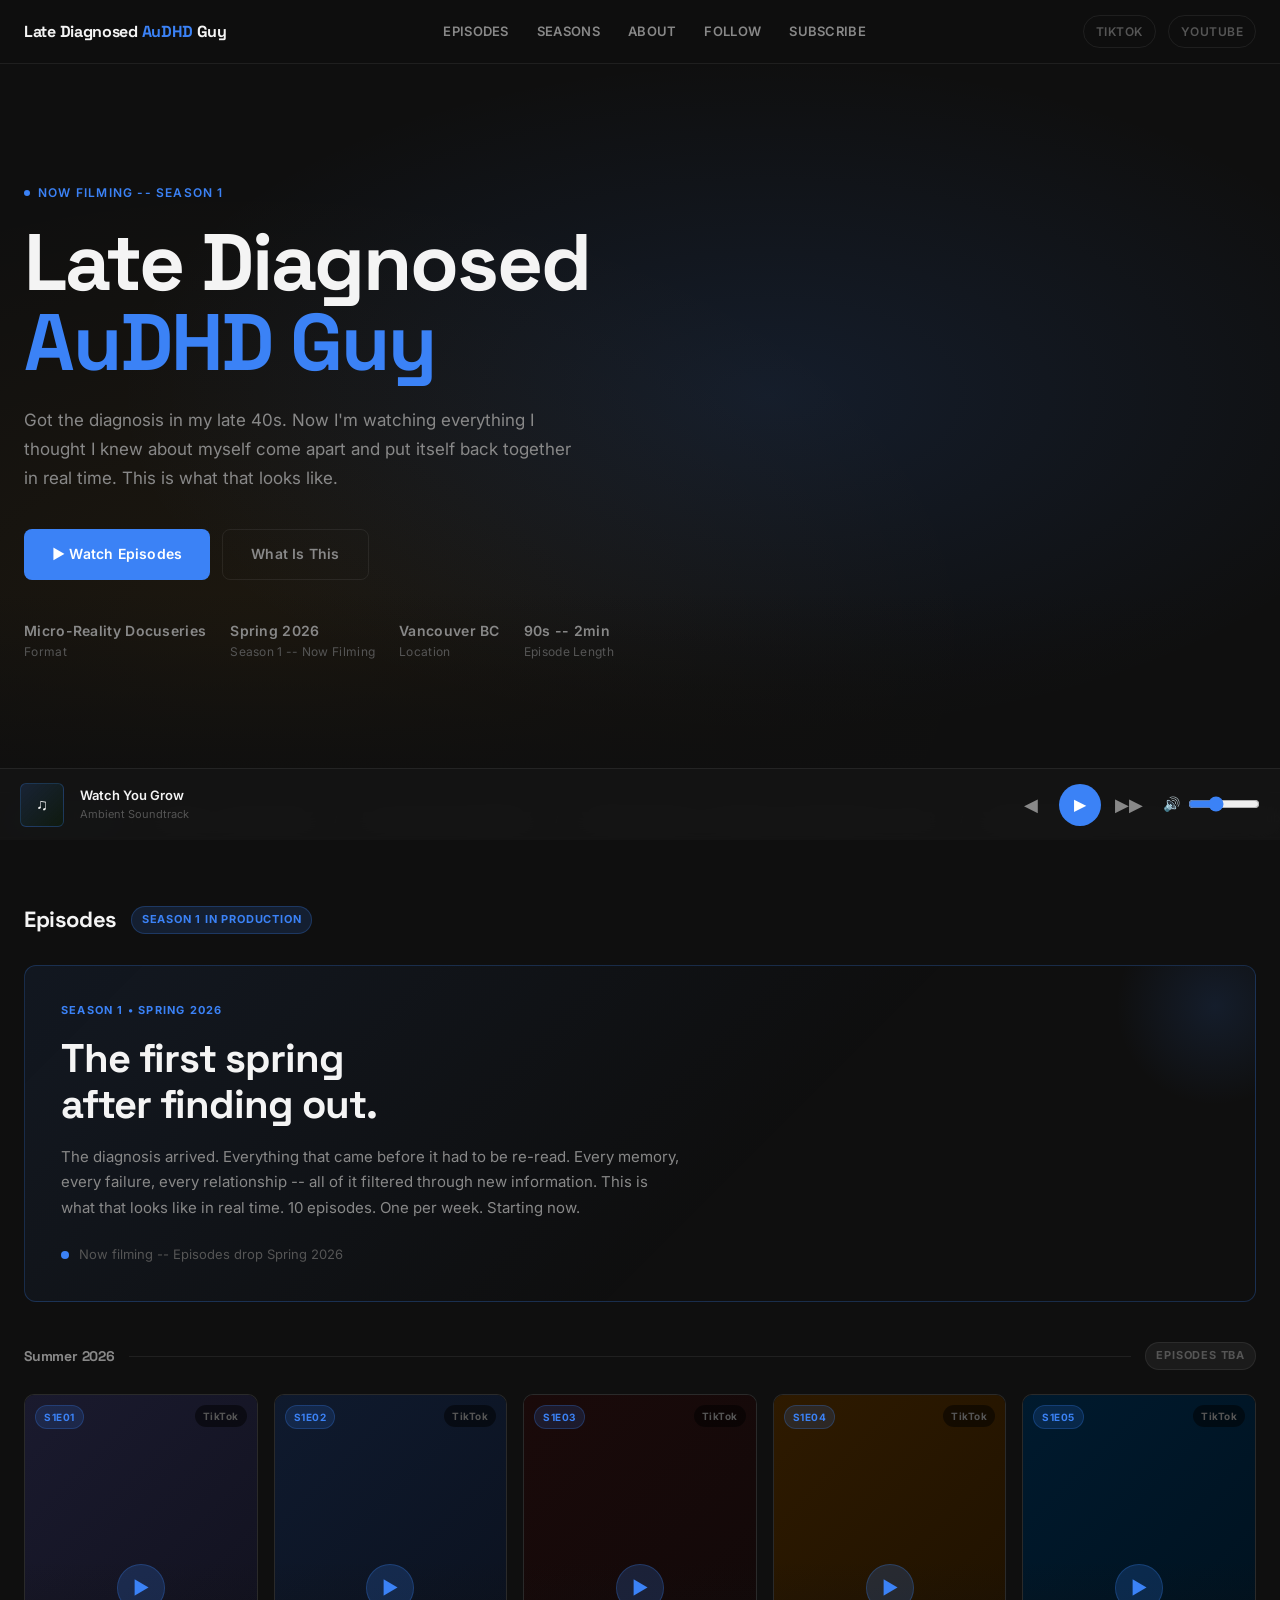
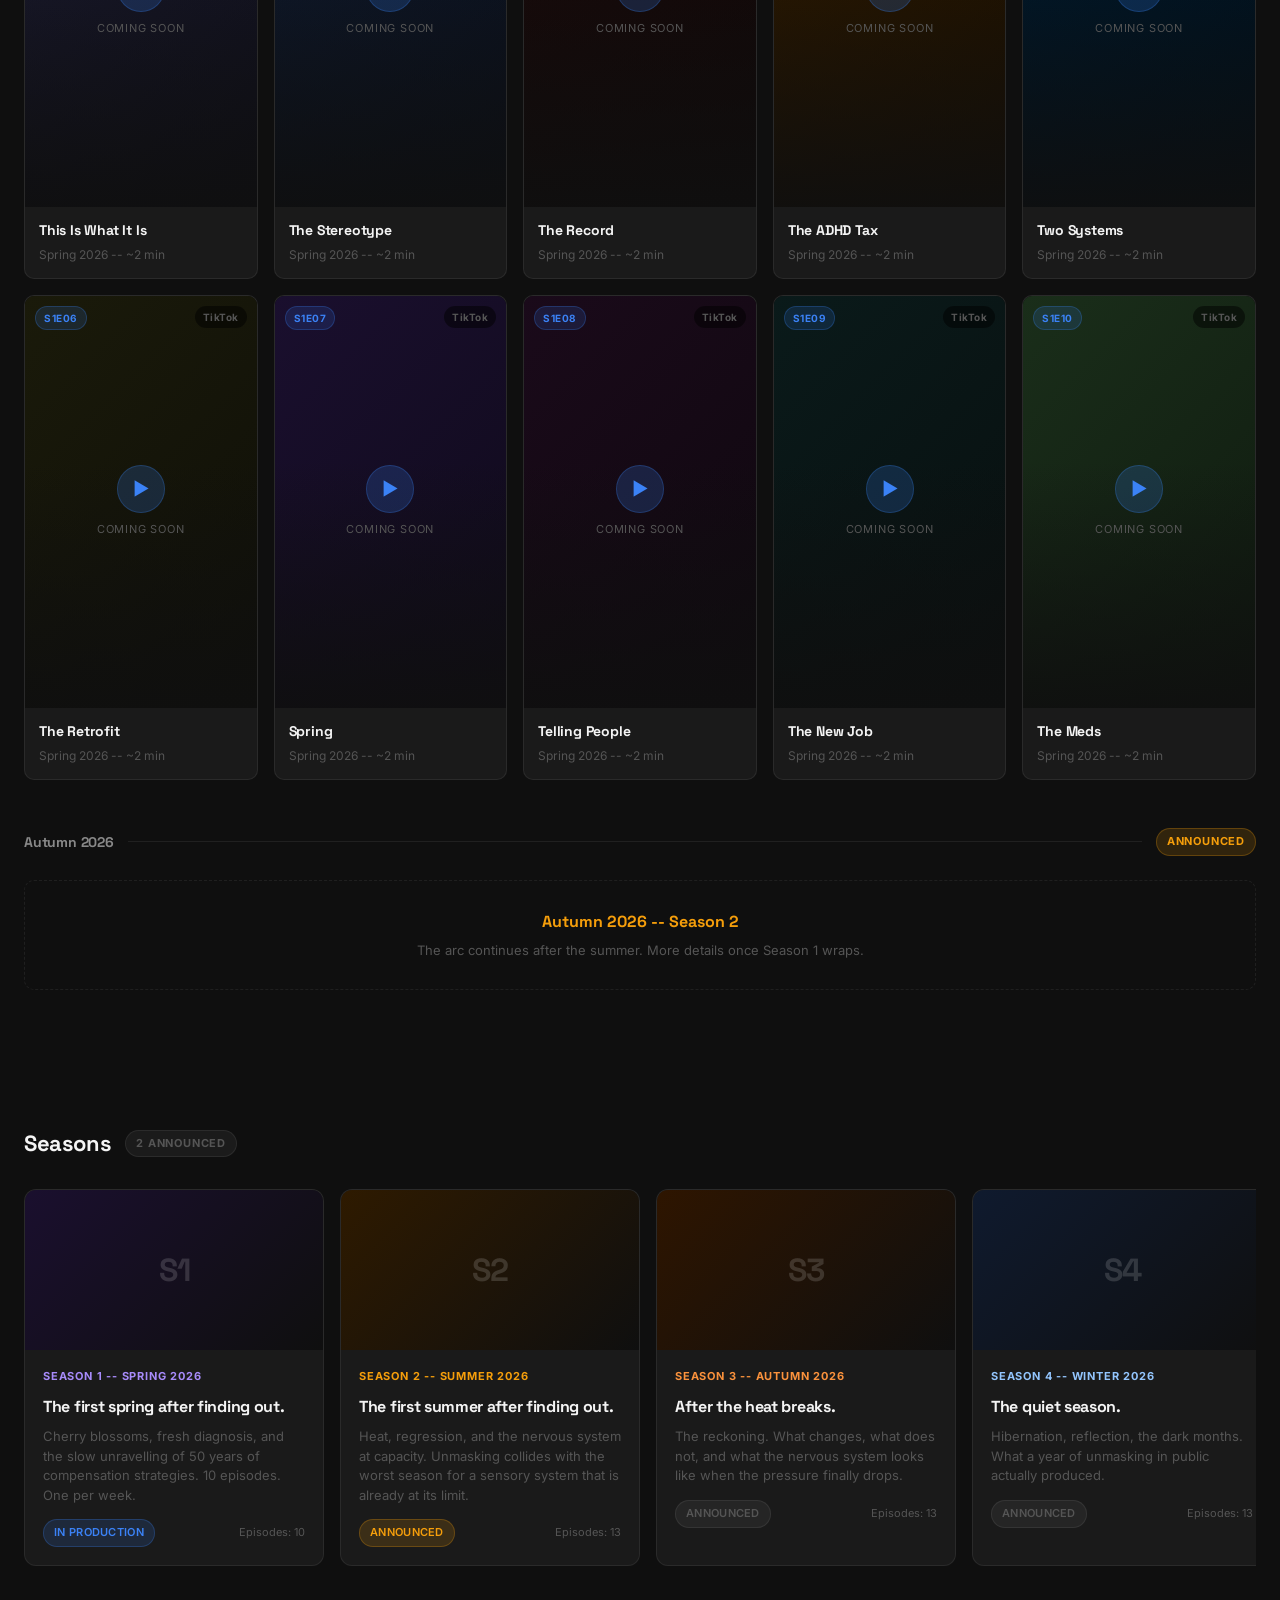
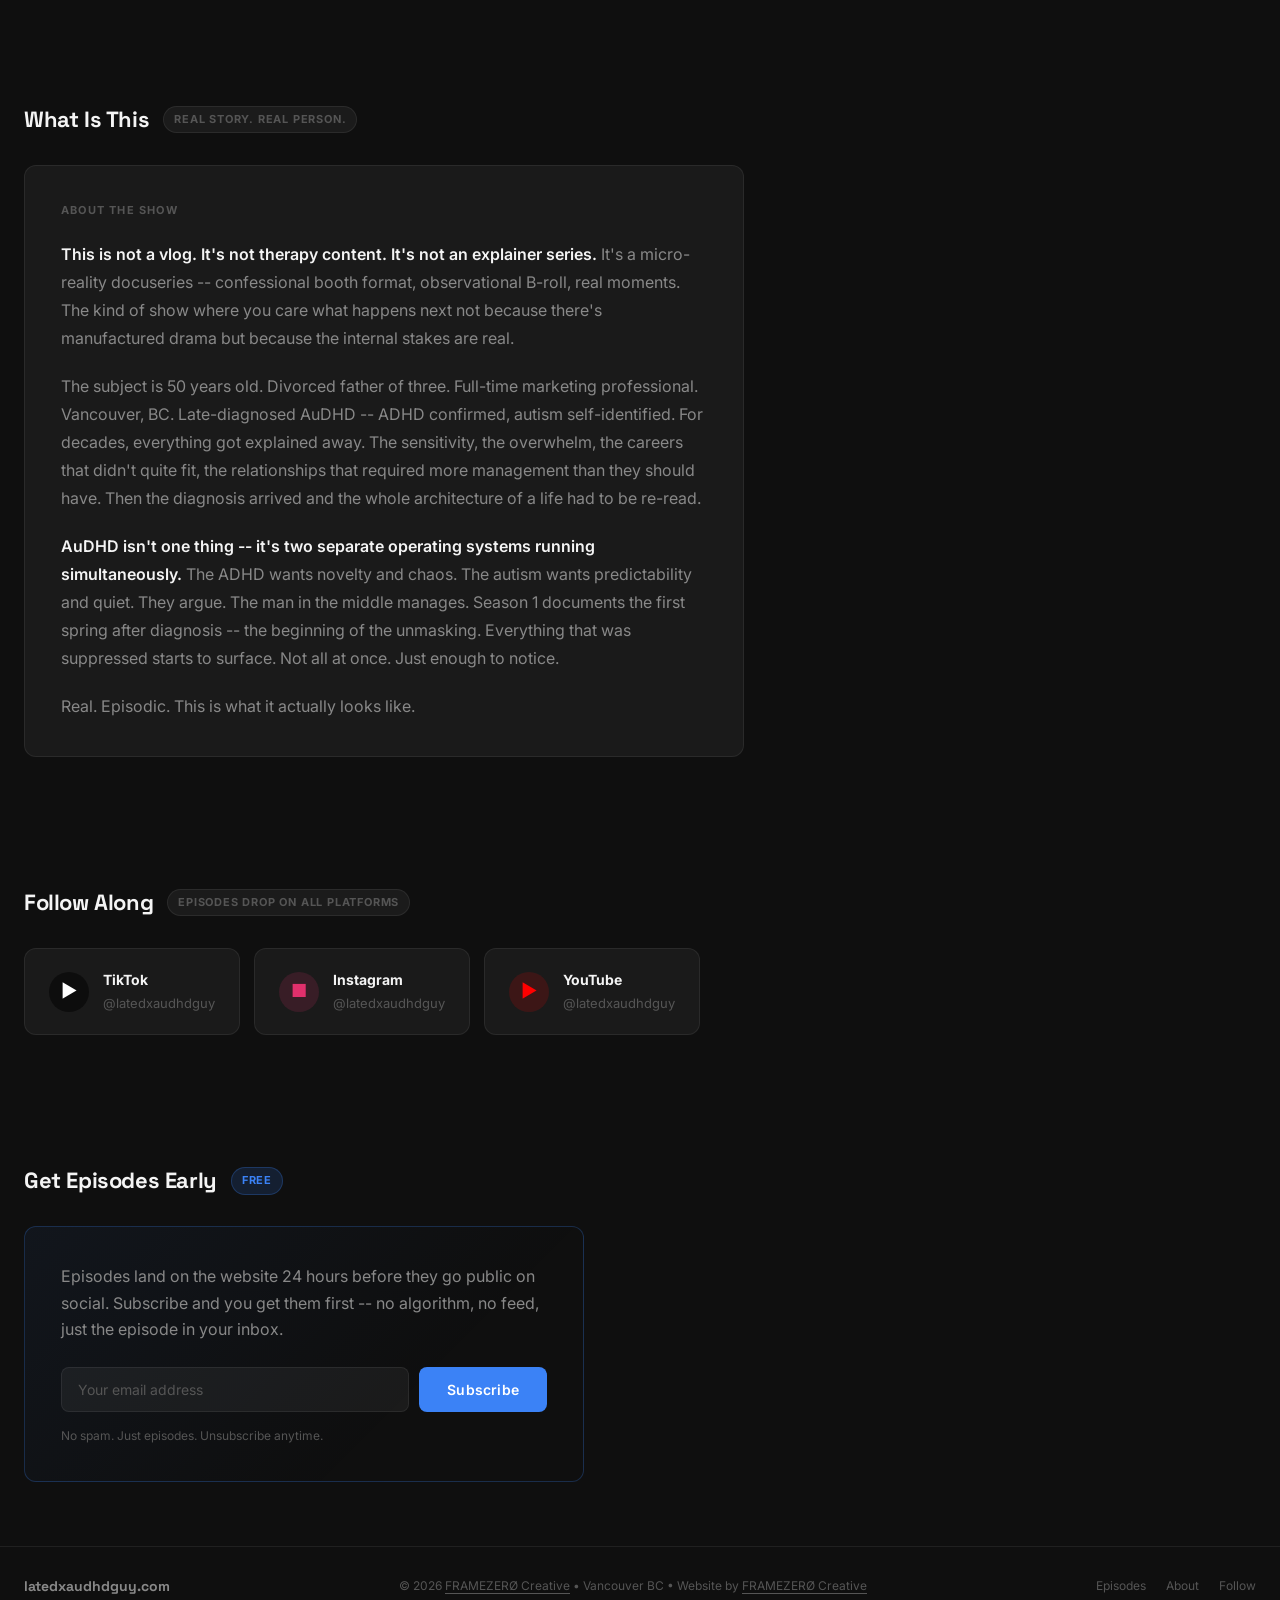
==== commit 23ba1f34: "Fix episode order, update identity copy, add FRAMEZERØ footer credit" ====
--- a/index.html
+++ b/index.html
@@ -4,12 +4,12 @@
   <meta charset="UTF-8" />
   <meta name="viewport" content="width=device-width, initial-scale=1.0" />
   <title>Late Diagnosed AuDHD Guy</title>
-  <meta name="description" content="A micro-reality docuseries. Late-diagnosed AuDHD. Male. 40s. Unmasking in real time. Vancouver BC." />
+  <meta name="description" content="A micro-reality docuseries. 50. Divorced father of three. Full-time marketing professional. Late-diagnosed AuDHD. Unmasking in real time. Vancouver BC." />
   <meta name="robots" content="index, follow" />
 
   <!-- OG / Social -->
   <meta property="og:title" content="Late Diagnosed AuDHD Guy" />
-  <meta property="og:description" content="A micro-reality docuseries. Late-diagnosed AuDHD. Male. 40s. Unmasking in real time." />
+  <meta property="og:description" content="A micro-reality docuseries. 50. Divorced father of three. Full-time marketing professional. Late-diagnosed AuDHD. Unmasking in real time." />
   <meta property="og:type" content="website" />
   <meta property="og:url" content="https://latedxaudhdguy.com" />
 
@@ -24,7 +24,7 @@
     "@context": "https://schema.org",
     "@type": "TVSeries",
     "name": "Late Diagnosed AuDHD Guy",
-    "description": "A micro-reality docuseries documenting the lived experience of a late-diagnosed AuDHD man in his late 40s. Confessional booth format. Observational B-roll. Real moments.",
+    "description": "A micro-reality docuseries documenting the lived experience of a late-diagnosed AuDHD man. 50. Divorced father of three. Full-time marketing professional. Confessional booth format. Observational B-roll. Real moments.",
     "genre": ["Documentary", "Reality"],
     "url": "https://latedxaudhdguy.com",
     "numberOfSeasons": 1,
@@ -1276,7 +1276,7 @@
   <section class="section fade-in" id="about">
     <div class="section__header">
       <h2 class="section__title">What Is This</h2>
-      <span class="section__badge badge--muted">No Names. Real Story.</span>
+      <span class="section__badge badge--muted">Real Story. Real Person.</span>
     </div>
     <div class="identity">
       <div class="identity__eyebrow">About the show</div>
@@ -1284,13 +1284,13 @@
         <strong>This is not a vlog. It's not therapy content. It's not an explainer series.</strong> It's a micro-reality docuseries -- confessional booth format, observational B-roll, real moments. The kind of show where you care what happens next not because there's manufactured drama but because the internal stakes are real.
       </p>
       <p class="identity__text">
-        The subject is a guy in his late 40s in Vancouver, BC. Late-diagnosed AuDHD -- ADHD confirmed, autism self-identified. For decades, everything got explained away. The sensitivity, the overwhelm, the careers that didn't quite fit, the relationships that required more management than they should have. Then the diagnosis arrived and the whole architecture of a life had to be re-read.
+        The subject is 50 years old. Divorced father of three. Full-time marketing professional. Vancouver, BC. Late-diagnosed AuDHD -- ADHD confirmed, autism self-identified. For decades, everything got explained away. The sensitivity, the overwhelm, the careers that didn't quite fit, the relationships that required more management than they should have. Then the diagnosis arrived and the whole architecture of a life had to be re-read.
       </p>
       <p class="identity__text">
         <strong>AuDHD isn't one thing -- it's two separate operating systems running simultaneously.</strong> The ADHD wants novelty and chaos. The autism wants predictability and quiet. They argue. The man in the middle manages. Season 1 documents the first spring after diagnosis -- the beginning of the unmasking. Everything that was suppressed starts to surface. Not all at once. Just enough to notice.
       </p>
       <p class="identity__text">
-        No names. Real. Episodic. This is what it actually looks like.
+        Real. Episodic. This is what it actually looks like.
       </p>
     </div>
   </section>
@@ -1353,7 +1353,7 @@
   <!-- FOOTER -->
   <footer class="footer">
     <span class="footer__brand">latedxaudhdguy.com</span>
-    <span class="footer__copy">A micro-reality docuseries &bull; Vancouver BC &bull; 2026</span>
+    <span class="footer__copy">&copy; 2026 <a href="https://framezerocreative.com" target="_blank" rel="noopener" style="color:var(--text-muted);text-decoration:underline;text-underline-offset:3px;">FRAMEZERØ Creative</a> &bull; Vancouver BC &bull; Website by <a href="https://framezerocreative.com" target="_blank" rel="noopener" style="color:var(--text-muted);text-decoration:underline;text-underline-offset:3px;">FRAMEZERØ Creative</a></span>
     <div class="footer__links">
       <a href="#episodes">Episodes</a>
       <a href="#about">About</a>
@@ -1426,18 +1426,6 @@
         id: 'S1E01',
         season: 'Season 1',
         ep: 'Episode 1',
-        title: 'Spring',
-        meta: 'Spring 2026 -- ~2 min',
-        platform: 'TikTok',
-        desc: 'Cherry blossoms in Vancouver. Everyone else sees renewal. The nervous system sees something it has not named yet. The season opener -- shot outside, observational, the show finding its feet. This is where it starts.',
-        gradient: 'linear-gradient(135deg, #1a0f2e 0%, #0f0a1a 100%)',
-        color: '#A78BFA',
-        status: 'coming-soon'
-      },
-      {
-        id: 'S1E02',
-        season: 'Season 1',
-        ep: 'Episode 2',
         title: 'This Is What It Is',
         meta: 'Spring 2026 -- ~2 min',
         platform: 'TikTok',
@@ -1447,9 +1435,9 @@
         status: 'coming-soon'
       },
       {
-        id: 'S1E03',
+        id: 'S1E02',
         season: 'Season 1',
-        ep: 'Episode 3',
+        ep: 'Episode 2',
         title: 'The Stereotype',
         meta: 'Spring 2026 -- ~2 min',
         platform: 'TikTok',
@@ -1459,9 +1447,9 @@
         status: 'coming-soon'
       },
       {
-        id: 'S1E04',
+        id: 'S1E03',
         season: 'Season 1',
-        ep: 'Episode 4',
+        ep: 'Episode 3',
         title: 'The Record',
         meta: 'Spring 2026 -- ~2 min',
         platform: 'TikTok',
@@ -1471,9 +1459,9 @@
         status: 'coming-soon'
       },
       {
-        id: 'S1E05',
+        id: 'S1E04',
         season: 'Season 1',
-        ep: 'Episode 5',
+        ep: 'Episode 4',
         title: 'The ADHD Tax',
         meta: 'Spring 2026 -- ~2 min',
         platform: 'TikTok',
@@ -1483,9 +1471,9 @@
         status: 'coming-soon'
       },
       {
-        id: 'S1E06',
+        id: 'S1E05',
         season: 'Season 1',
-        ep: 'Episode 6',
+        ep: 'Episode 5',
         title: 'Two Systems',
         meta: 'Spring 2026 -- ~2 min',
         platform: 'TikTok',
@@ -1495,15 +1483,27 @@
         status: 'coming-soon'
       },
       {
-        id: 'S1E07',
+        id: 'S1E06',
         season: 'Season 1',
-        ep: 'Episode 7',
+        ep: 'Episode 6',
         title: 'The Retrofit',
         meta: 'Spring 2026 -- ~2 min',
         platform: 'TikTok',
         desc: 'The diagnosis does not change what happened. It changes what everything means. Every job. Every relationship. Every failure. Every time someone said you were not trying hard enough. All of it gets re-read.',
         gradient: 'linear-gradient(135deg, #1a1a0a 0%, #0f0f08 100%)',
         color: '#FCD34D',
+        status: 'coming-soon'
+      },
+      {
+        id: 'S1E07',
+        season: 'Season 1',
+        ep: 'Episode 7',
+        title: 'Spring',
+        meta: 'Spring 2026 -- ~2 min',
+        platform: 'TikTok',
+        desc: 'Cherry blossoms in Vancouver. The season everyone loves. But the warmth is starting to build -- and with it comes the uniform anxiety, the sensory math of figuring out what to wear without losing your mind, and the pressure from the co-parent to get the kids outside. This is the episode where the season turns.',
+        gradient: 'linear-gradient(135deg, #1a0f2e 0%, #0f0a1a 100%)',
+        color: '#A78BFA',
         status: 'coming-soon'
       },
       {
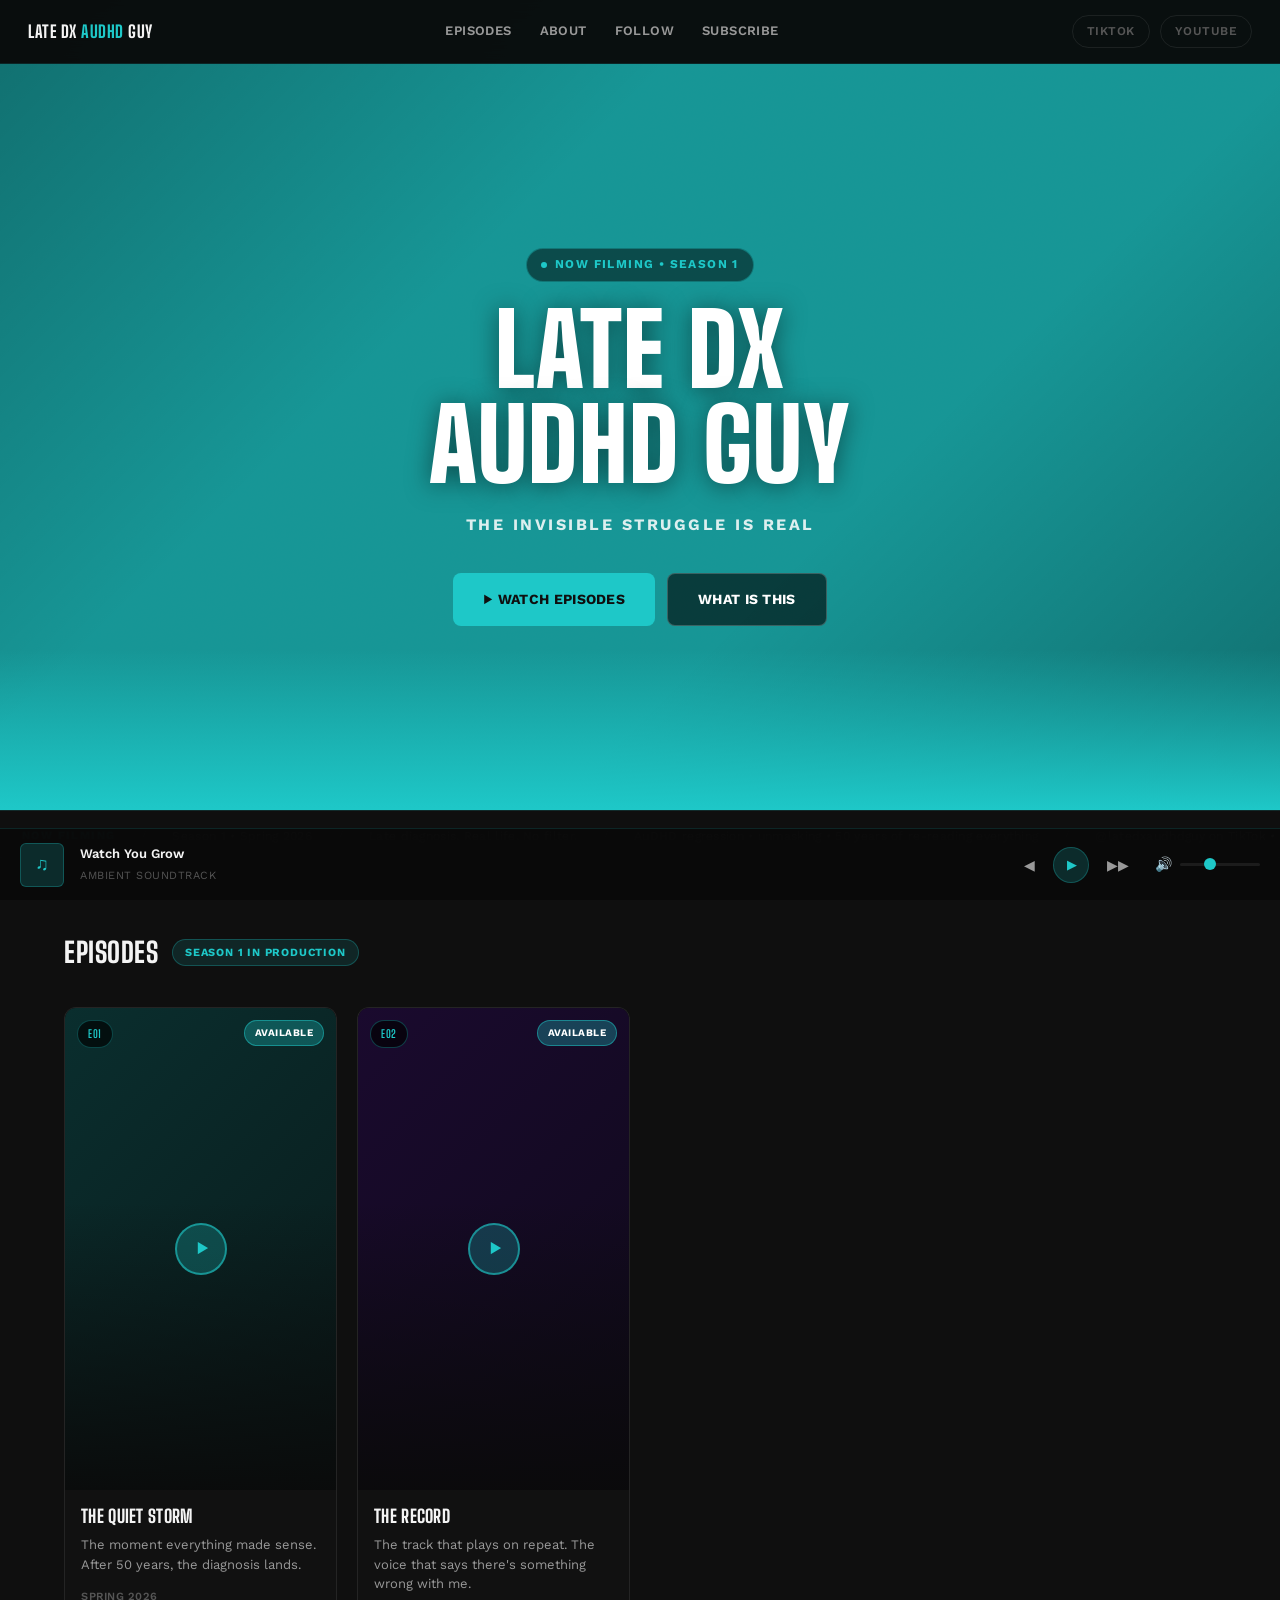
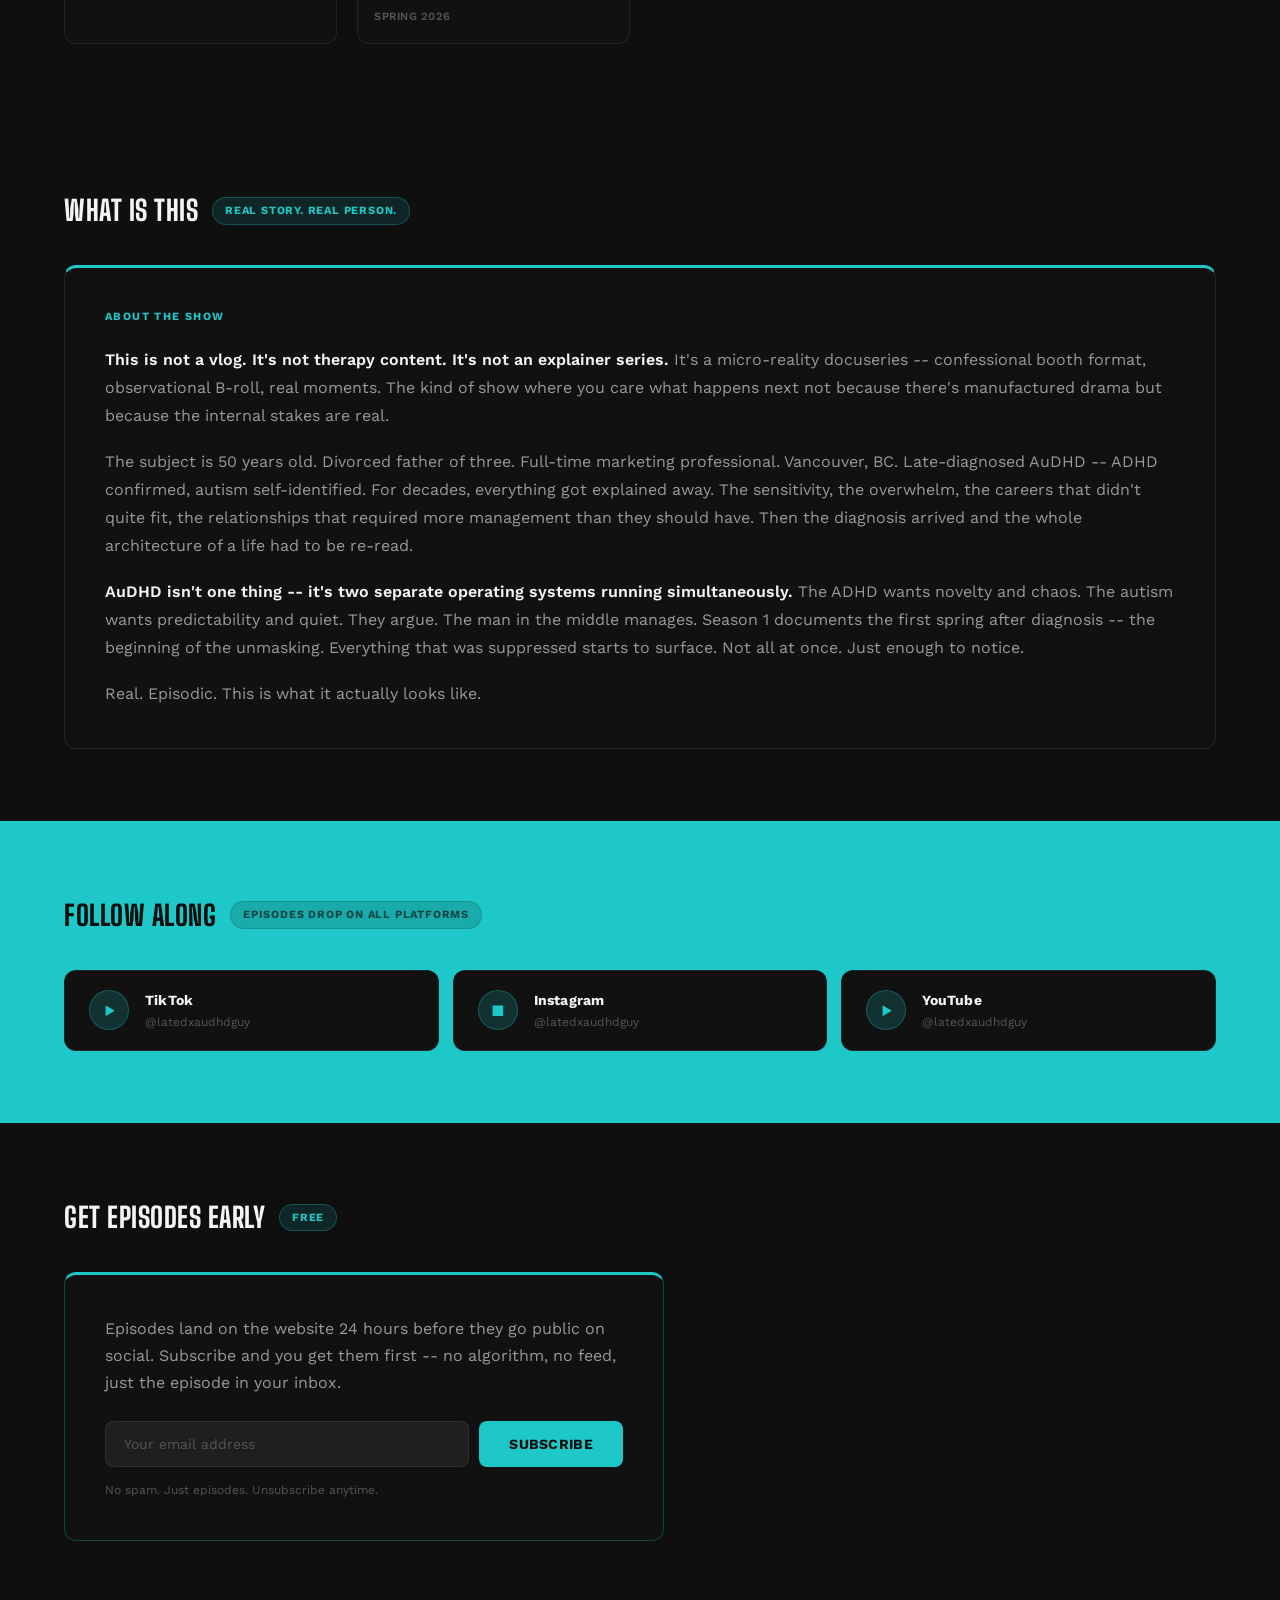
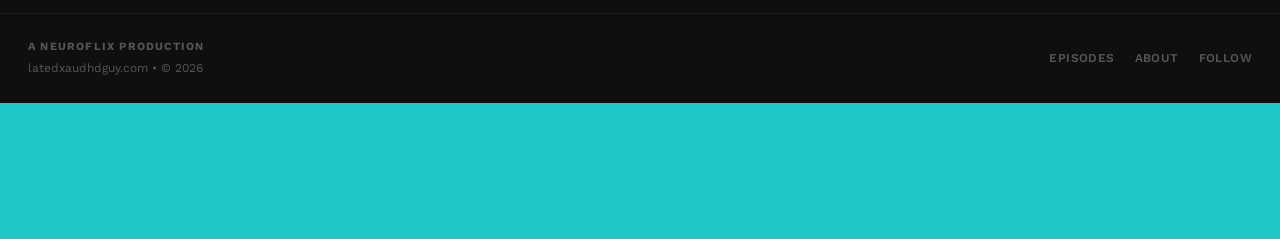
==== commit 50ba9e7b: "deploy: 2026-04-17-2200" ====
--- a/index.html
+++ b/index.html
@@ -3,27 +3,27 @@
 <head>
   <meta charset="UTF-8" />
   <meta name="viewport" content="width=device-width, initial-scale=1.0" />
-  <title>Late Diagnosed AuDHD Guy</title>
+  <title>Late Dx AuDHD Guy</title>
   <meta name="description" content="A micro-reality docuseries. 50. Divorced father of three. Full-time marketing professional. Late-diagnosed AuDHD. Unmasking in real time. Vancouver BC." />
   <meta name="robots" content="index, follow" />
 
   <!-- OG / Social -->
-  <meta property="og:title" content="Late Diagnosed AuDHD Guy" />
+  <meta property="og:title" content="Late Dx AuDHD Guy" />
   <meta property="og:description" content="A micro-reality docuseries. 50. Divorced father of three. Full-time marketing professional. Late-diagnosed AuDHD. Unmasking in real time." />
   <meta property="og:type" content="website" />
   <meta property="og:url" content="https://latedxaudhdguy.com" />
 
-  <!-- Fonts -->
+  <!-- Fonts: BigShoulders Display Bold + Work Sans -->
   <link rel="preconnect" href="https://fonts.googleapis.com" />
   <link rel="preconnect" href="https://fonts.gstatic.com" crossorigin />
-  <link href="https://fonts.googleapis.com/css2?family=Inter:wght@400;500;600;700&family=Space+Grotesk:wght@500;700;800&display=swap" rel="stylesheet" />
+  <link href="https://fonts.googleapis.com/css2?family=Big+Shoulders+Display:wght@700;800;900&family=Work+Sans:wght@400;500;600;700&display=swap" rel="stylesheet" />
 
   <!-- JSON-LD -->
   <script type="application/ld+json">
   {
     "@context": "https://schema.org",
     "@type": "TVSeries",
-    "name": "Late Diagnosed AuDHD Guy",
+    "name": "Late Dx AuDHD Guy",
     "description": "A micro-reality docuseries documenting the lived experience of a late-diagnosed AuDHD man. 50. Divorced father of three. Full-time marketing professional. Confessional booth format. Observational B-roll. Real moments.",
     "genre": ["Documentary", "Reality"],
     "url": "https://latedxaudhdguy.com",
@@ -44,31 +44,50 @@
     *, *::before, *::after { box-sizing: border-box; margin: 0; padding: 0; }
 
     :root {
-      --bg:          #0f0f0f;
-      --bg-card:     #1a1a1a;
-      --bg-nav:      rgba(15,15,15,0.95);
-      --blue:        #3B82F6;
-      --blue-dim:    rgba(59,130,246,0.15);
-      --blue-glow:   rgba(59,130,246,0.08);
-      --amber:       #F59E0B;
-      --amber-dim:   rgba(245,158,11,0.15);
-      --text:        #f4f4f4;
-      --text-dim:    #888;
-      --text-muted:  #555;
-      --border:      rgba(255,255,255,0.07);
-      --border-blue: rgba(59,130,246,0.25);
-      --radius:      8px;
-      --font-display: 'Space Grotesk', sans-serif;
-      --font-body:    'Inter', sans-serif;
-      --nav-h:       64px;
-      --mini-h:      72px;
+      /* Teal-first palette */
+      --teal:           #1EC8C8;
+      --teal-dark:      #16A8A8;
+      --teal-deeper:    #0E8888;
+      --teal-dim:       rgba(30,200,200,0.18);
+      --teal-glow:      rgba(30,200,200,0.08);
+      --crimson:        #D21E1E;
+      --crimson-dim:    rgba(210,30,30,0.18);
+      --forest:         #2A5C2A;
+      --tan:            #C4A882;
+
+      /* Dark layer (cards, nav, panels) */
+      --bg-dark:        #0F0F0F;
+      --bg-card:        #111111;
+      --bg-card2:       #181818;
+      --bg-nav:         rgba(10,10,10,0.96);
+
+      /* Text on dark bg */
+      --text:           #F4F4F4;
+      --text-dim:       #999;
+      --text-muted:     #555;
+      --border:         rgba(255,255,255,0.08);
+      --border-teal:    rgba(30,200,200,0.28);
+
+      /* Text on teal bg */
+      --text-on-teal:       #0F0F0F;
+      --text-dim-on-teal:   rgba(15,15,15,0.65);
+      --border-on-teal:     rgba(15,15,15,0.15);
+
+      /* Typography */
+      --font-display:   'Big Shoulders Display', sans-serif;
+      --font-body:      'Work Sans', sans-serif;
+
+      /* Layout */
+      --radius:         8px;
+      --nav-h:          64px;
+      --mini-h:         72px;
     }
 
     html { scroll-behavior: smooth; }
 
     body {
-      background: var(--bg);
-      color: var(--text);
+      background: var(--teal);
+      color: var(--text-on-teal);
       font-family: var(--font-body);
       font-size: 15px;
       line-height: 1.6;
@@ -78,15 +97,14 @@
     }
 
     a { color: inherit; text-decoration: none; }
-
     img { display: block; max-width: 100%; }
 
     /* =============================================
        SCROLLBAR
     ============================================= */
     ::-webkit-scrollbar { width: 4px; height: 4px; }
-    ::-webkit-scrollbar-track { background: var(--bg); }
-    ::-webkit-scrollbar-thumb { background: var(--text-muted); border-radius: 2px; }
+    ::-webkit-scrollbar-track { background: var(--bg-dark); }
+    ::-webkit-scrollbar-thumb { background: var(--teal-dark); border-radius: 2px; }
 
     /* =============================================
        NAVIGATION
@@ -98,42 +116,44 @@
       display: flex;
       align-items: center;
       justify-content: space-between;
-      padding: 0 24px;
+      padding: 0 28px;
       background: var(--bg-nav);
-      border-bottom: 1px solid var(--border);
+      border-bottom: 1px solid rgba(30,200,200,0.12);
       z-index: 900;
-      backdrop-filter: blur(12px);
+      backdrop-filter: blur(16px);
       transition: box-shadow 0.3s;
     }
-    .nav.scrolled { box-shadow: 0 2px 24px rgba(0,0,0,0.6); }
+    .nav.scrolled { box-shadow: 0 2px 32px rgba(0,0,0,0.7); }
 
     .nav__brand {
       font-family: var(--font-display);
       font-weight: 800;
-      font-size: 16px;
-      letter-spacing: -0.3px;
+      font-size: 17px;
+      letter-spacing: 0.5px;
       color: var(--text);
       white-space: nowrap;
-    }
-    .nav__brand span { color: var(--blue); }
+      text-transform: uppercase;
+    }
+    .nav__brand span { color: var(--teal); }
 
     .nav__links {
       display: flex;
       gap: 28px;
     }
     .nav__links a {
+      font-family: var(--font-body);
       font-size: 13px;
       font-weight: 600;
       color: var(--text-dim);
-      letter-spacing: 0.3px;
+      letter-spacing: 0.4px;
       text-transform: uppercase;
       transition: color 0.2s;
     }
-    .nav__links a:hover { color: var(--text); }
+    .nav__links a:hover { color: var(--teal); }
 
     .nav__social {
       display: flex;
-      gap: 12px;
+      gap: 10px;
     }
     .nav__social a {
       font-size: 12px;
@@ -141,71 +161,116 @@
       color: var(--text-muted);
       text-transform: uppercase;
       letter-spacing: 0.5px;
-      padding: 6px 12px;
+      padding: 6px 14px;
       border: 1px solid var(--border);
       border-radius: 20px;
       transition: all 0.2s;
     }
     .nav__social a:hover {
-      border-color: var(--blue);
-      color: var(--blue);
+      border-color: var(--teal);
+      color: var(--teal);
     }
 
     /* =============================================
        HERO
+       -- background image swap target:
+          replace CSS background-image with <video> element
+          inside .hero__bg-wrap to go video-first
     ============================================= */
     .hero {
       position: relative;
-      min-height: 88vh;
-      display: flex;
-      align-items: center;
-      padding: calc(var(--nav-h) + 48px) 24px 64px;
+      min-height: 90vh;
+      display: flex;
+      align-items: center;
+      justify-content: center;
       overflow: hidden;
-    }
-
-    .hero::before {
+      padding-top: var(--nav-h);
+    }
+
+    /* Background layer: swap this for <video> later */
+    .hero__bg-wrap {
+      position: absolute;
+      inset: 0;
+      z-index: 0;
+      /* Hero image: drop img/hero-bg.jpg (1920x1080, brain + battery on teal, NO baked-in text) */
+      background-color: var(--teal);
+      background-image: url('img/hero-bg.jpg');
+      background-size: cover;
+      background-position: center center;
+      background-repeat: no-repeat;
+    }
+
+    /* Neural crackle texture -- sits on image, not on video when video is added */
+    .hero__bg-wrap::before {
       content: '';
       position: absolute;
       inset: 0;
-      background: radial-gradient(ellipse at 60% 50%, rgba(59,130,246,0.12) 0%, transparent 60%),
-                  radial-gradient(ellipse at 20% 80%, rgba(245,158,11,0.06) 0%, transparent 50%);
+      background-image: url("data:image/svg+xml,%3Csvg viewBox='0 0 512 512' xmlns='http://www.w3.org/2000/svg'%3E%3Cfilter id='noise'%3E%3CfeTurbulence type='fractalNoise' baseFrequency='0.75' numOctaves='4' stitchTiles='stitch'/%3E%3C/filter%3E%3Crect width='100%25' height='100%25' filter='url(%23noise)' opacity='0.04'/%3E%3C/svg%3E");
+      background-size: 200px 200px;
+      opacity: 0.35;
       pointer-events: none;
-    }
-
+      mix-blend-mode: overlay;
+    }
+
+    /* Dark gradient overlay so text is legible */
+    .hero__bg-wrap::after {
+      content: '';
+      position: absolute;
+      inset: 0;
+      background: linear-gradient(
+        135deg,
+        rgba(0,0,0,0.45) 0%,
+        rgba(0,0,0,0.25) 35%,
+        rgba(0,0,0,0.25) 65%,
+        rgba(0,0,0,0.45) 100%
+      );
+      pointer-events: none;
+    }
+
+    /* Bottom fade into the teal page body */
     .hero::after {
       content: '';
       position: absolute;
       bottom: 0; left: 0; right: 0;
-      height: 200px;
-      background: linear-gradient(to bottom, transparent, var(--bg));
+      height: 160px;
+      background: linear-gradient(to bottom, transparent, var(--teal));
+      z-index: 2;
       pointer-events: none;
     }
 
     .hero__content {
       position: relative;
-      z-index: 2;
-      max-width: 680px;
+      z-index: 3;
+      text-align: center;
+      max-width: 720px;
+      padding: 64px 24px;
     }
 
     .hero__badge {
       display: inline-flex;
       align-items: center;
       gap: 8px;
+      font-family: var(--font-body);
       font-size: 12px;
-      font-weight: 600;
-      letter-spacing: 1.2px;
-      text-transform: uppercase;
-      color: var(--blue);
+      font-weight: 700;
+      letter-spacing: 1.4px;
+      text-transform: uppercase;
+      color: var(--teal);
       margin-bottom: 20px;
+      background: rgba(0,0,0,0.5);
+      border: 1px solid rgba(30,200,200,0.35);
+      padding: 6px 14px;
+      border-radius: 20px;
     }
     .hero__badge::before {
       content: '';
       display: inline-block;
       width: 6px;
       height: 6px;
-      background: var(--blue);
+      background: var(--teal);
       border-radius: 50%;
       animation: blink 2s infinite;
+      flex-shrink: 0;
     }
     @keyframes blink {
       0%, 100% { opacity: 1; }
@@ -214,20 +279,23 @@
 
     .hero__title {
       font-family: var(--font-display);
-      font-weight: 800;
-      font-size: clamp(42px, 7vw, 80px);
-      line-height: 1.0;
-      letter-spacing: -2px;
-      color: var(--text);
-      margin-bottom: 24px;
-    }
-    .hero__title span { color: var(--blue); }
-
-    .hero__desc {
-      font-size: 17px;
-      line-height: 1.7;
-      color: var(--text-dim);
-      max-width: 560px;
+      font-weight: 900;
+      font-size: clamp(52px, 9vw, 100px);
+      line-height: 0.95;
+      letter-spacing: 1px;
+      color: #FFFFFF;
+      text-transform: uppercase;
+      margin-bottom: 20px;
+      text-shadow: 0 2px 24px rgba(0,0,0,0.5);
+    }
+
+    .hero__tagline {
+      font-family: var(--font-body);
+      font-weight: 700;
+      font-size: clamp(13px, 1.8vw, 16px);
+      letter-spacing: 2.5px;
+      text-transform: uppercase;
+      color: rgba(255,255,255,0.85);
       margin-bottom: 36px;
     }
 
@@ -235,50 +303,60 @@
       display: flex;
       gap: 12px;
       flex-wrap: wrap;
-    }
-
+      justify-content: center;
+    }
+
+    /* =============================================
+       BUTTONS
+    ============================================= */
     .btn {
       display: inline-flex;
       align-items: center;
       gap: 8px;
-      padding: 13px 28px;
+      padding: 14px 30px;
       border-radius: var(--radius);
       font-family: var(--font-body);
-      font-weight: 600;
+      font-weight: 700;
       font-size: 14px;
-      letter-spacing: 0.2px;
+      letter-spacing: 0.3px;
       cursor: pointer;
       border: none;
       transition: all 0.2s;
+      text-transform: uppercase;
     }
     .btn--primary {
-      background: var(--blue);
+      background: var(--teal);
+      color: var(--bg-dark);
+    }
+    .btn--primary:hover {
+      background: var(--teal-dark);
+      transform: translateY(-1px);
+    }
+    .btn--dark {
+      background: rgba(0,0,0,0.6);
       color: #fff;
-    }
-    .btn--primary:hover { background: #2563eb; transform: translateY(-1px); }
-    .btn--outline {
+      border: 1px solid rgba(255,255,255,0.2);
+    }
+    .btn--dark:hover {
+      background: rgba(0,0,0,0.8);
+      border-color: rgba(255,255,255,0.4);
+    }
+    .btn--outline-teal {
+      background: transparent;
+      color: var(--teal);
+      border: 1px solid var(--border-teal);
+    }
+    .btn--outline-teal:hover {
+      background: var(--teal-dim);
+    }
+    .btn--outline-dark {
       background: transparent;
       color: var(--text-dim);
       border: 1px solid var(--border);
     }
-    .btn--outline:hover { border-color: var(--text-dim); color: var(--text); }
-
-    .hero__meta {
-      margin-top: 40px;
-      display: flex;
-      gap: 24px;
-      flex-wrap: wrap;
-    }
-    .hero__meta-item {
-      font-size: 12px;
-      color: var(--text-muted);
-      letter-spacing: 0.3px;
-    }
-    .hero__meta-item strong {
-      display: block;
-      font-size: 14px;
-      font-weight: 600;
-      color: var(--text-dim);
+    .btn--outline-dark:hover {
+      border-color: var(--teal);
+      color: var(--teal);
     }
 
     /* =============================================
@@ -287,31 +365,31 @@
     .ticker {
       width: 100%;
       overflow: hidden;
-      background: var(--bg-card);
-      border-top: 1px solid var(--border);
-      border-bottom: 1px solid var(--border);
-      padding: 10px 0;
+      background: var(--bg-dark);
+      border-top: 1px solid rgba(30,200,200,0.15);
+      border-bottom: 1px solid rgba(30,200,200,0.15);
+      padding: 11px 0;
     }
     .ticker__track {
       display: inline-flex;
       gap: 0;
       white-space: nowrap;
-      animation: ticker 40s linear infinite;
+      animation: ticker 44s linear infinite;
     }
     .ticker__track:hover { animation-play-state: paused; }
     .ticker__item {
       font-size: 12px;
       color: var(--text-dim);
-      padding: 0 20px;
+      padding: 0 22px;
       letter-spacing: 0.3px;
     }
     .ticker__label {
       font-size: 11px;
       font-weight: 700;
       text-transform: uppercase;
-      letter-spacing: 1.2px;
-      color: var(--blue);
-      padding: 0 20px;
+      letter-spacing: 1.4px;
+      color: var(--teal);
+      padding: 0 22px;
     }
     .ticker__sep {
       font-size: 12px;
@@ -324,11 +402,11 @@
     }
 
     /* =============================================
-       SECTIONS
+       PAGE SECTIONS
     ============================================= */
     .section {
-      padding: 64px 24px;
-      max-width: 1280px;
+      padding: 72px 24px;
+      max-width: 1200px;
       margin: 0 auto;
     }
 
@@ -336,15 +414,21 @@
       display: flex;
       align-items: center;
       gap: 14px;
-      margin-bottom: 28px;
+      margin-bottom: 32px;
     }
 
     .section__title {
       font-family: var(--font-display);
       font-weight: 800;
-      font-size: 22px;
-      letter-spacing: -0.4px;
-      color: var(--text);
+      font-size: 28px;
+      letter-spacing: 0.5px;
+      text-transform: uppercase;
+      color: var(--text-on-teal);
+    }
+
+    /* Sections that live on the dark strip */
+    .section--dark {
+      background: var(--bg-dark);
     }
 
     .section__badge {
@@ -352,100 +436,23 @@
       font-weight: 700;
       text-transform: uppercase;
       letter-spacing: 0.8px;
-      padding: 4px 10px;
+      padding: 4px 12px;
       border-radius: 20px;
     }
-    .badge--blue { background: var(--blue-dim); color: var(--blue); border: 1px solid var(--border-blue); }
-    .badge--amber { background: var(--amber-dim); color: var(--amber); border: 1px solid rgba(245,158,11,0.25); }
-    .badge--muted { background: rgba(255,255,255,0.05); color: var(--text-muted); border: 1px solid var(--border); }
-
-    /* =============================================
-       LAUNCH CARD
-    ============================================= */
-    .launch-card {
-      background: linear-gradient(135deg, rgba(59,130,246,0.08) 0%, rgba(15,15,15,0) 60%);
-      border: 1px solid var(--border-blue);
-      border-radius: 12px;
-      padding: 36px;
-      margin-bottom: 40px;
-      position: relative;
-      overflow: hidden;
-    }
-    .launch-card::before {
-      content: '';
-      position: absolute;
-      top: -60px; right: -60px;
-      width: 200px;
-      height: 200px;
-      background: radial-gradient(circle, rgba(59,130,246,0.12), transparent 70%);
-      pointer-events: none;
-    }
-
-    .launch-card__season {
-      font-size: 11px;
-      font-weight: 700;
-      text-transform: uppercase;
-      letter-spacing: 1.2px;
-      color: var(--blue);
-      margin-bottom: 16px;
-    }
-
-    .launch-card__title {
-      font-family: var(--font-display);
-      font-weight: 800;
-      font-size: clamp(24px, 4vw, 40px);
-      line-height: 1.15;
-      letter-spacing: -1px;
-      color: var(--text);
-      margin-bottom: 16px;
-    }
-
-    .launch-card__desc {
-      font-size: 15px;
-      line-height: 1.7;
-      color: var(--text-dim);
-      max-width: 620px;
-      margin-bottom: 24px;
-    }
-
-    .launch-card__status {
-      display: flex;
-      align-items: center;
-      gap: 10px;
-      font-size: 13px;
-      color: var(--text-muted);
-    }
-    .status-dot {
-      display: inline-block;
-      width: 8px;
-      height: 8px;
-      background: var(--blue);
-      border-radius: 50%;
-      animation: blink 2s infinite;
-      flex-shrink: 0;
-    }
-
-    /* =============================================
-       SEASON DIVIDER
-    ============================================= */
-    .season-divider {
-      display: flex;
-      align-items: center;
-      gap: 14px;
-      margin-bottom: 24px;
-    }
-    .season-divider__label {
-      font-family: var(--font-display);
-      font-weight: 700;
-      font-size: 14px;
-      color: var(--text-dim);
-      white-space: nowrap;
-      letter-spacing: -0.2px;
-    }
-    .season-divider__line {
-      flex: 1;
-      height: 1px;
-      background: var(--border);
+    .badge--teal {
+      background: var(--teal-dim);
+      color: var(--teal);
+      border: 1px solid var(--border-teal);
+    }
+    .badge--dark {
+      background: rgba(0,0,0,0.15);
+      color: var(--text-dim-on-teal);
+      border: 1px solid var(--border-on-teal);
+    }
+    .badge--teal-inv {
+      background: rgba(30,200,200,0.12);
+      color: var(--teal);
+      border: 1px solid var(--border-teal);
     }
 
     /* =============================================
@@ -453,142 +460,11 @@
     ============================================= */
     .episodes {
       display: grid;
-      grid-template-columns: repeat(auto-fill, minmax(220px, 1fr));
-      gap: 16px;
-      margin-bottom: 12px;
+      grid-template-columns: repeat(auto-fill, minmax(240px, 1fr));
+      gap: 20px;
     }
 
     .episode-card {
-      background: var(--bg-card);
-      border: 1px solid var(--border);
-      border-radius: 10px;
-      overflow: hidden;
-      cursor: pointer;
-      transition: all 0.25s;
-    }
-    .episode-card:hover {
-      border-color: var(--blue);
-      transform: translateY(-3px);
-      box-shadow: 0 8px 30px rgba(59,130,246,0.15);
-    }
-
-    .episode-card__thumb {
-      position: relative;
-      aspect-ratio: 9/16;
-      background: #111;
-      display: flex;
-      align-items: center;
-      justify-content: center;
-      flex-direction: column;
-      gap: 8px;
-      overflow: hidden;
-    }
-    .episode-card__thumb::after {
-      content: '';
-      position: absolute;
-      inset: 0;
-      background: linear-gradient(to bottom, transparent 40%, rgba(15,15,15,0.9));
-    }
-
-    .episode-card__thumb-bg {
-      position: absolute;
-      inset: 0;
-      background: linear-gradient(135deg, #1a1a2e 0%, #0f0f1a 100%);
-    }
-
-    .episode-card__thumb-icon {
-      position: relative;
-      z-index: 2;
-      width: 48px;
-      height: 48px;
-      background: rgba(59,130,246,0.2);
-      border: 1px solid var(--border-blue);
-      border-radius: 50%;
-      display: flex;
-      align-items: center;
-      justify-content: center;
-      color: var(--blue);
-      font-size: 18px;
-    }
-    .episode-card__thumb-label {
-      position: relative;
-      z-index: 2;
-      font-size: 11px;
-      color: var(--text-muted);
-      text-transform: uppercase;
-      letter-spacing: 0.8px;
-    }
-
-    .episode-card__num {
-      position: absolute;
-      top: 10px;
-      left: 10px;
-      z-index: 3;
-      font-size: 10px;
-      font-weight: 700;
-      letter-spacing: 0.5px;
-      color: var(--blue);
-      background: var(--blue-dim);
-      border: 1px solid var(--border-blue);
-      padding: 3px 8px;
-      border-radius: 20px;
-    }
-
-    .episode-card__platform {
-      position: absolute;
-      top: 10px;
-      right: 10px;
-      z-index: 3;
-      font-size: 10px;
-      font-weight: 700;
-      letter-spacing: 0.5px;
-      color: var(--text-muted);
-      background: rgba(0,0,0,0.5);
-      padding: 3px 8px;
-      border-radius: 20px;
-    }
-
-    .episode-card__body {
-      padding: 14px;
-    }
-    .episode-card__title {
-      font-family: var(--font-display);
-      font-weight: 700;
-      font-size: 14px;
-      letter-spacing: -0.2px;
-      color: var(--text);
-      margin-bottom: 6px;
-      line-height: 1.3;
-    }
-    .episode-card__meta {
-      font-size: 12px;
-      color: var(--text-muted);
-    }
-
-    /* =============================================
-       SEASON CARDS CAROUSEL
-    ============================================= */
-    .carousel {
-      position: relative;
-      overflow: hidden;
-      margin: 0 -24px;
-      padding: 0 24px;
-    }
-    .carousel-track {
-      display: flex;
-      gap: 16px;
-      overflow-x: auto;
-      scrollbar-width: none;
-      -ms-overflow-style: none;
-      padding-bottom: 8px;
-      cursor: grab;
-      user-select: none;
-    }
-    .carousel-track::-webkit-scrollbar { display: none; }
-    .carousel-track.dragging { cursor: grabbing; }
-
-    .season-card {
-      flex: 0 0 300px;
       background: var(--bg-card);
       border: 1px solid var(--border);
       border-radius: 12px;
@@ -596,91 +472,135 @@
       cursor: pointer;
       transition: all 0.25s;
     }
-    .season-card:hover {
-      border-color: var(--border-blue);
-      transform: translateY(-3px);
-      box-shadow: 0 8px 30px rgba(0,0,0,0.4);
-    }
-
-    .season-card__art {
-      height: 160px;
+    .episode-card:hover {
+      border-color: var(--teal);
+      transform: translateY(-4px);
+      box-shadow: 0 12px 40px rgba(0,0,0,0.4), 0 0 0 1px rgba(30,200,200,0.2);
+    }
+
+    .episode-card__thumb {
+      position: relative;
+      aspect-ratio: 9/16;
+      background: #111;
       display: flex;
       align-items: center;
       justify-content: center;
-      position: relative;
+      flex-direction: column;
+      gap: 10px;
       overflow: hidden;
     }
-    .season-card__art-inner {
+    .episode-card__thumb::after {
+      content: '';
       position: absolute;
       inset: 0;
-    }
-    .season-card__label {
+      background: linear-gradient(to bottom, transparent 40%, rgba(10,10,10,0.92));
+    }
+
+    .episode-card__thumb-bg {
+      position: absolute;
+      inset: 0;
+    }
+
+    .episode-card__play-icon {
       position: relative;
       z-index: 2;
+      width: 52px;
+      height: 52px;
+      background: rgba(30,200,200,0.25);
+      border: 2px solid rgba(30,200,200,0.6);
+      border-radius: 50%;
+      display: flex;
+      align-items: center;
+      justify-content: center;
+      color: var(--teal);
+      font-size: 18px;
+      padding-left: 3px;
+      transition: all 0.2s;
+    }
+    .episode-card:hover .episode-card__play-icon {
+      background: var(--teal);
+      color: var(--bg-dark);
+      border-color: var(--teal);
+    }
+
+    .episode-card__num {
+      position: absolute;
+      top: 12px;
+      left: 12px;
+      z-index: 3;
+      font-family: var(--font-display);
+      font-size: 11px;
+      font-weight: 700;
+      letter-spacing: 0.6px;
+      text-transform: uppercase;
+      color: var(--teal);
+      background: rgba(0,0,0,0.65);
+      border: 1px solid rgba(30,200,200,0.3);
+      padding: 4px 10px;
+      border-radius: 20px;
+    }
+
+    .episode-card__status {
+      position: absolute;
+      top: 12px;
+      right: 12px;
+      z-index: 3;
+      font-size: 10px;
+      font-weight: 700;
+      letter-spacing: 0.5px;
+      text-transform: uppercase;
+      color: #fff;
+      background: rgba(30,200,200,0.3);
+      border: 1px solid rgba(30,200,200,0.5);
+      padding: 4px 10px;
+      border-radius: 20px;
+    }
+
+    .episode-card__body {
+      padding: 16px 16px 18px;
+    }
+    .episode-card__title {
       font-family: var(--font-display);
       font-weight: 800;
-      font-size: 32px;
-      letter-spacing: -1px;
-      color: rgba(255,255,255,0.15);
-      text-transform: uppercase;
-    }
-
-    .season-card__body {
-      padding: 18px;
-    }
-    .season-card__season {
-      font-size: 11px;
-      font-weight: 700;
-      text-transform: uppercase;
-      letter-spacing: 0.8px;
-      margin-bottom: 8px;
-    }
-    .season-card__title {
-      font-family: var(--font-display);
-      font-weight: 700;
-      font-size: 16px;
-      letter-spacing: -0.3px;
+      font-size: 18px;
+      letter-spacing: 0.3px;
+      text-transform: uppercase;
       color: var(--text);
       margin-bottom: 8px;
-    }
-    .season-card__desc {
+      line-height: 1.2;
+    }
+    .episode-card__desc {
       font-size: 13px;
-      color: var(--text-muted);
+      color: var(--text-dim);
       line-height: 1.5;
       margin-bottom: 14px;
     }
-    .season-card__footer {
-      display: flex;
-      align-items: center;
-      justify-content: space-between;
-    }
-    .season-card__status {
+    .episode-card__meta {
       font-size: 11px;
       font-weight: 600;
-      letter-spacing: 0.3px;
-    }
-    .season-card__ep-count {
-      font-size: 11px;
       color: var(--text-muted);
-    }
-
-    /* =============================================
-       ABOUT / IDENTITY
+      text-transform: uppercase;
+      letter-spacing: 0.5px;
+    }
+
+    /* =============================================
+       IDENTITY / ABOUT CARD
     ============================================= */
     .identity {
       background: var(--bg-card);
       border: 1px solid var(--border);
       border-radius: 12px;
-      padding: 36px;
-      max-width: 720px;
+      padding: 40px;
+      border-top: 3px solid var(--teal);
     }
 
     .identity__eyebrow {
+      font-family: var(--font-body);
       font-size: 11px;
       font-weight: 700;
       text-transform: uppercase;
-      letter-spacing: 1.2px;
-      color: var(--text-muted);
+      letter-spacing: 1.4px;
+      color: var(--teal);
       margin-bottom: 20px;
     }
 
@@ -688,13 +608,13 @@
       font-size: 16px;
       line-height: 1.75;
       color: var(--text-dim);
-      margin-bottom: 20px;
+      margin-bottom: 18px;
     }
     .identity__text:last-child { margin-bottom: 0; }
     .identity__text strong { color: var(--text); font-weight: 600; }
 
     /* =============================================
-       FOLLOW / SOCIAL PILLS
+       SOCIAL PILLS
     ============================================= */
     .socials {
       display: flex;
@@ -705,64 +625,142 @@
     .social-pill {
       display: flex;
       align-items: center;
-      gap: 14px;
+      gap: 16px;
       background: var(--bg-card);
       border: 1px solid var(--border);
       border-radius: 12px;
-      padding: 20px 24px;
+      padding: 18px 24px;
       min-width: 200px;
+      flex: 1;
       transition: all 0.2s;
     }
-    .social-pill:hover { border-color: var(--blue); transform: translateY(-2px); }
+    .social-pill:hover {
+      border-color: var(--teal);
+      transform: translateY(-2px);
+      box-shadow: 0 8px 24px rgba(0,0,0,0.3);
+    }
 
     .social-pill__icon {
       width: 40px;
       height: 40px;
       border-radius: 50%;
+      background: var(--teal-dim);
+      border: 1px solid var(--border-teal);
       display: flex;
       align-items: center;
       justify-content: center;
-      font-size: 18px;
+      font-size: 16px;
+      color: var(--teal);
       flex-shrink: 0;
     }
-    .social-pill--tiktok .social-pill__icon { background: rgba(0,0,0,0.5); color: #fff; }
-    .social-pill--instagram .social-pill__icon { background: rgba(225,48,108,0.15); color: #E1306C; }
-    .social-pill--youtube .social-pill__icon { background: rgba(255,0,0,0.15); color: #FF0000; }
 
     .social-pill__name {
+      font-family: var(--font-body);
       font-weight: 700;
       font-size: 14px;
       color: var(--text);
+      letter-spacing: 0.2px;
     }
     .social-pill__handle {
-      font-size: 13px;
+      font-size: 12px;
       color: var(--text-muted);
       margin-top: 2px;
     }
 
     /* =============================================
-       FOOTER
-    ============================================= */
-    .footer {
-      border-top: 1px solid var(--border);
-      padding: 28px 24px;
-      display: flex;
-      align-items: center;
-      justify-content: space-between;
+       SUBSCRIBE
+    ============================================= */
+    .subscribe-card {
+      background: var(--bg-card);
+      border: 1px solid var(--border-teal);
+      border-radius: 12px;
+      padding: 40px;
+      max-width: 600px;
+      border-top: 3px solid var(--teal);
+    }
+
+    .subscribe-desc {
+      font-size: 16px;
+      line-height: 1.7;
+      color: var(--text-dim);
+      margin-bottom: 24px;
+    }
+
+    .subscribe-form {
+      display: flex;
+      gap: 10px;
       flex-wrap: wrap;
-      gap: 16px;
-    }
-
-    .footer__brand {
-      font-family: var(--font-display);
-      font-weight: 700;
+    }
+
+    .subscribe-input {
+      flex: 1;
+      min-width: 220px;
+      background: rgba(255,255,255,0.06);
+      border: 1px solid var(--border);
+      border-radius: var(--radius);
+      padding: 14px 18px;
+      font-family: var(--font-body);
       font-size: 14px;
-      color: var(--text-dim);
-    }
-
-    .footer__copy {
+      color: var(--text);
+      outline: none;
+      transition: border-color 0.2s;
+    }
+    .subscribe-input::placeholder { color: var(--text-muted); }
+    .subscribe-input:focus { border-color: var(--teal); }
+
+    .subscribe-note {
       font-size: 12px;
       color: var(--text-muted);
+      margin-top: 14px;
+    }
+
+    /* =============================================
+       DARK STRIP (wraps episode + about + subscribe)
+    ============================================= */
+    .dark-strip {
+      background: var(--bg-dark);
+      padding: 0;
+    }
+    .dark-strip .section__title { color: var(--text); }
+    .dark-strip .section__badge.badge--dark {
+      background: rgba(255,255,255,0.06);
+      color: var(--text-dim);
+      border-color: var(--border);
+    }
+
+    /* =============================================
+       FOOTER
+    ============================================= */
+    .footer {
+      background: var(--bg-dark);
+      border-top: 1px solid rgba(255,255,255,0.06);
+      padding: 24px 28px;
+      display: flex;
+      align-items: center;
+      justify-content: space-between;
+      gap: 16px;
+      flex-wrap: wrap;
+    }
+
+    .footer__left {
+      display: flex;
+      flex-direction: column;
+      gap: 4px;
+    }
+
+    .footer__neuroflix {
+      font-family: var(--font-body);
+      font-size: 11px;
+      font-weight: 700;
+      text-transform: uppercase;
+      letter-spacing: 1.2px;
+      color: var(--text-muted);
+    }
+
+    .footer__brand {
+      font-family: var(--font-body);
+      font-size: 12px;
+      color: var(--text-muted);
     }
 
     .footer__links {
@@ -771,57 +769,55 @@
     }
     .footer__links a {
       font-size: 12px;
+      font-weight: 600;
       color: var(--text-muted);
+      text-transform: uppercase;
+      letter-spacing: 0.4px;
       transition: color 0.2s;
     }
-    .footer__links a:hover { color: var(--text); }
-
-    /* =============================================
-       MINI PLAYER
+    .footer__links a:hover { color: var(--teal); }
+
+    /* =============================================
+       MINI PLAYER (ambient soundtrack)
     ============================================= */
     .mini-player {
       position: fixed;
-      bottom: 60px;
-      left: 0;
-      right: 0;
+      bottom: 0; left: 0; right: 0;
       height: var(--mini-h);
-      background: rgba(20,20,20,0.97);
-      border-top: 1px solid var(--border);
+      background: rgba(10,10,10,0.97);
+      border-top: 1px solid rgba(30,200,200,0.15);
       display: flex;
       align-items: center;
       padding: 0 20px;
       gap: 16px;
       z-index: 800;
       backdrop-filter: blur(16px);
-      transform: translateY(0);
-      transition: transform 0.3s;
-    }
-    .mini-player.hidden { transform: translateY(calc(100% + 60px)); }
+      transition: transform 0.3s ease;
+    }
+    .mini-player.hidden { transform: translateY(100%); }
 
     .mp-art {
       width: 44px;
       height: 44px;
       border-radius: 6px;
-      background: linear-gradient(135deg, var(--blue-dim), #0f1a0f);
-      border: 1px solid var(--border-blue);
+      background: var(--teal-dim);
+      border: 1px solid var(--border-teal);
       display: flex;
       align-items: center;
       justify-content: center;
-      font-size: 16px;
+      font-size: 18px;
+      color: var(--teal);
       flex-shrink: 0;
-      overflow: hidden;
-    }
-    .mp-art.playing { animation: spin-slow 8s linear infinite; }
-    @keyframes spin-slow {
-      from { transform: rotate(0deg); }
-      to { transform: rotate(360deg); }
-    }
-
-    .mp-info {
-      flex: 1;
-      min-width: 0;
-    }
+    }
+    .mp-art.playing { animation: pulse 2s infinite; }
+    @keyframes pulse {
+      0%, 100% { box-shadow: 0 0 0 0 rgba(30,200,200,0.35); }
+      50% { box-shadow: 0 0 0 6px rgba(30,200,200,0); }
+    }
+
+    .mp-info { flex: 1; min-width: 0; }
     .mp-title {
+      font-family: var(--font-body);
       font-size: 13px;
       font-weight: 600;
       color: var(--text);
@@ -832,38 +828,42 @@
     .mp-sub {
       font-size: 11px;
       color: var(--text-muted);
+      margin-top: 2px;
+      text-transform: uppercase;
+      letter-spacing: 0.5px;
     }
 
     .mp-controls {
       display: flex;
       align-items: center;
-      gap: 10px;
+      gap: 8px;
     }
     .mp-btn {
       background: none;
       border: none;
+      color: var(--text-dim);
+      font-size: 14px;
       cursor: pointer;
-      color: var(--text-dim);
-      font-size: 18px;
-      padding: 6px;
-      border-radius: 50%;
-      display: flex;
-      align-items: center;
-      justify-content: center;
-      transition: all 0.2s;
+      padding: 6px 10px;
+      border-radius: 6px;
+      transition: all 0.15s;
+    }
+    .mp-btn:hover { color: var(--teal); background: var(--teal-dim); }
+    .mp-play-btn {
       width: 36px;
       height: 36px;
-    }
-    .mp-btn:hover { background: var(--blue-dim); color: var(--blue); }
-    .mp-btn.active { color: var(--blue); }
-    .mp-btn.mp-play-btn {
-      width: 42px;
-      height: 42px;
-      background: var(--blue);
-      color: #fff;
-      font-size: 16px;
-    }
-    .mp-btn.mp-play-btn:hover { background: #2563eb; }
+      background: var(--teal-dim);
+      border: 1px solid var(--border-teal);
+      border-radius: 50%;
+      color: var(--teal);
+      padding: 0;
+      display: flex;
+      align-items: center;
+      justify-content: center;
+      font-size: 13px;
+      padding-left: 2px;
+    }
+    .mp-play-btn:hover { background: var(--teal); color: var(--bg-dark); }
 
     .mp-vol {
       display: flex;
@@ -871,9 +871,20 @@
       gap: 8px;
     }
     .mp-vol-icon { font-size: 14px; color: var(--text-muted); }
-    input[type="range"].mp-volume {
-      width: 72px;
-      accent-color: var(--blue);
+    .mp-volume {
+      -webkit-appearance: none;
+      width: 80px;
+      height: 3px;
+      background: var(--border);
+      border-radius: 2px;
+      outline: none;
+    }
+    .mp-volume::-webkit-slider-thumb {
+      -webkit-appearance: none;
+      width: 12px;
+      height: 12px;
+      background: var(--teal);
+      border-radius: 50%;
       cursor: pointer;
     }
 
@@ -883,20 +894,20 @@
     .modal-overlay {
       position: fixed;
       inset: 0;
-      background: rgba(0,0,0,0.85);
+      background: rgba(0,0,0,0.7);
       z-index: 1000;
       display: flex;
       align-items: flex-end;
       justify-content: center;
       opacity: 0;
       pointer-events: none;
-      transition: opacity 0.3s;
+      transition: opacity 0.25s;
+      backdrop-filter: blur(4px);
     }
     .modal-overlay.open {
       opacity: 1;
       pointer-events: all;
     }
-
     .modal {
       background: #1a1a1a;
       border: 1px solid var(--border);
@@ -908,9 +919,7 @@
       transform: translateY(100%);
       transition: transform 0.35s cubic-bezier(0.32, 0.72, 0, 1);
     }
-    .modal-overlay.open .modal {
-      transform: translateY(0);
-    }
+    .modal-overlay.open .modal { transform: translateY(0); }
 
     .modal__drag {
       width: 36px;
@@ -919,7 +928,6 @@
       border-radius: 2px;
       margin: 12px auto 0;
     }
-
     .modal__hero {
       height: 180px;
       position: relative;
@@ -939,7 +947,6 @@
       height: 100px;
       background: linear-gradient(to bottom, transparent, #1a1a1a);
     }
-
     .modal__season-label {
       position: relative;
       z-index: 2;
@@ -947,23 +954,19 @@
       font-weight: 700;
       text-transform: uppercase;
       letter-spacing: 1px;
-      color: var(--blue);
-    }
-
-    .modal__body {
-      padding: 20px 24px 32px;
-    }
-
+      color: var(--teal);
+    }
+    .modal__body { padding: 20px 24px 32px; }
     .modal__title {
       font-family: var(--font-display);
       font-weight: 800;
-      font-size: 26px;
-      letter-spacing: -0.5px;
+      font-size: 28px;
+      letter-spacing: 0.5px;
+      text-transform: uppercase;
       color: var(--text);
       margin-bottom: 10px;
-      line-height: 1.2;
-    }
-
+      line-height: 1.15;
+    }
     .modal__meta {
       display: flex;
       gap: 12px;
@@ -974,28 +977,20 @@
       font-size: 12px;
       color: var(--text-muted);
     }
-
     .modal__desc {
       font-size: 15px;
-      line-height: 1.7;
+      line-height: 1.75;
       color: var(--text-dim);
       margin-bottom: 24px;
     }
-
-    .modal__actions {
-      display: flex;
-      gap: 10px;
-    }
-
+    .modal__actions { display: flex; gap: 10px; }
     .modal__close {
       position: absolute;
-      top: 16px;
-      right: 16px;
+      top: 16px; right: 16px;
       background: rgba(0,0,0,0.6);
       border: 1px solid var(--border);
       color: var(--text);
-      width: 32px;
-      height: 32px;
+      width: 32px; height: 32px;
       border-radius: 50%;
       cursor: pointer;
       font-size: 16px;
@@ -1014,15 +1009,14 @@
       position: fixed;
       bottom: 0; left: 0; right: 0;
       height: 60px;
-      background: rgba(15,15,15,0.97);
-      border-top: 1px solid var(--border);
+      background: rgba(10,10,10,0.97);
+      border-top: 1px solid rgba(30,200,200,0.12);
       display: none;
       align-items: center;
       justify-content: space-around;
       z-index: 900;
       backdrop-filter: blur(12px);
     }
-
     .bottom-nav__item {
       display: flex;
       flex-direction: column;
@@ -1036,11 +1030,11 @@
       padding: 8px 16px;
       transition: color 0.2s;
     }
-    .bottom-nav__item.active { color: var(--blue); }
+    .bottom-nav__item.active { color: var(--teal); }
     .bottom-nav__item svg { width: 20px; height: 20px; }
 
     /* =============================================
-       FADE IN (SCROLL ANIMATIONS)
+       SCROLL ANIMATIONS
     ============================================= */
     .fade-in {
       opacity: 0;
@@ -1059,86 +1053,21 @@
       .nav__links { display: none; }
       .nav__social { display: none; }
       .nav__brand { font-size: 14px; }
-      .hero { min-height: 80vh; padding: calc(var(--nav-h) + 24px) 16px 48px; }
+      .hero { min-height: 80vh; }
+      .hero__title { font-size: clamp(44px, 12vw, 80px); }
       .section { padding: 48px 16px; }
-      .launch-card { padding: 24px; }
       .identity { padding: 24px; }
+      .subscribe-card { padding: 24px; }
       .bottom-nav { display: flex; }
       .mp-vol { display: none; }
       .episodes { grid-template-columns: repeat(auto-fill, minmax(160px, 1fr)); gap: 12px; }
       .socials { flex-direction: column; }
       .social-pill { min-width: unset; }
-      .footer { flex-direction: column; align-items: flex-start; }
+      .footer { flex-direction: column; align-items: flex-start; gap: 12px; }
     }
 
     @media (max-width: 480px) {
-      .hero__title { font-size: 36px; }
       .episodes { grid-template-columns: repeat(2, 1fr); }
-    }
-
-    /* =============================================
-       SUBSCRIBE
-    ============================================= */
-    .subscribe-card {
-      background: linear-gradient(135deg, rgba(59,130,246,0.06) 0%, rgba(15,15,15,0) 70%);
-      border: 1px solid var(--border-blue);
-      border-radius: 12px;
-      padding: 36px;
-      max-width: 560px;
-    }
-
-    .subscribe-desc {
-      font-size: 16px;
-      line-height: 1.65;
-      color: var(--text-dim);
-      margin-bottom: 24px;
-    }
-
-    .subscribe-form {
-      display: flex;
-      gap: 10px;
-      flex-wrap: wrap;
-    }
-
-    .subscribe-input {
-      flex: 1;
-      min-width: 220px;
-      background: rgba(255,255,255,0.05);
-      border: 1px solid var(--border);
-      border-radius: var(--radius);
-      padding: 13px 16px;
-      font-family: var(--font-body);
-      font-size: 14px;
-      color: var(--text);
-      outline: none;
-      transition: border-color 0.2s;
-    }
-    .subscribe-input::placeholder { color: var(--text-muted); }
-    .subscribe-input:focus { border-color: var(--blue); }
-
-    .subscribe-note {
-      font-size: 12px;
-      color: var(--text-muted);
-      margin-top: 14px;
-    }
-
-    /* Autumn coming soon section */
-    .autumn-placeholder {
-      border: 1px dashed var(--border);
-      border-radius: 10px;
-      padding: 28px;
-      text-align: center;
-      color: var(--text-muted);
-      font-size: 13px;
-      margin-bottom: 8px;
-    }
-    .autumn-placeholder strong {
-      display: block;
-      font-family: var(--font-display);
-      font-weight: 700;
-      font-size: 16px;
-      color: var(--amber);
-      margin-bottom: 6px;
     }
   </style>
 </head>
@@ -1146,10 +1075,9 @@
 
   <!-- NAV -->
   <nav class="nav" id="main-nav">
-    <span class="nav__brand">Late Diagnosed <span>AuDHD</span> Guy</span>
+    <span class="nav__brand">Late Dx <span>AuDHD</span> Guy</span>
     <div class="nav__links">
       <a href="#episodes">Episodes</a>
-      <a href="#seasons">Seasons</a>
       <a href="#about">About</a>
       <a href="#follow">Follow</a>
       <a href="#subscribe">Subscribe</a>
@@ -1161,34 +1089,16 @@
   </nav>
 
   <!-- HERO -->
+  <!-- To swap to video: remove .hero__bg-wrap background-image CSS, add <video> tag inside .hero__bg-wrap -->
   <section class="hero">
+    <div class="hero__bg-wrap" id="hero-bg-wrap"></div>
     <div class="hero__content fade-in">
-      <div class="hero__badge">Now Filming -- Season 1</div>
-      <h1 class="hero__title">Late Diagnosed<br /><span>AuDHD Guy</span></h1>
-      <p class="hero__desc">
-        Got the diagnosis in my late 40s. Now I'm watching everything I thought I knew about myself come apart and put itself back together in real time. This is what that looks like.
-      </p>
+      <div class="hero__badge">Now Filming &bull; Season 1</div>
+      <h1 class="hero__title">Late Dx<br />AuDHD Guy</h1>
+      <p class="hero__tagline">The invisible struggle is real</p>
       <div class="hero__actions">
         <a href="#episodes" class="btn btn--primary">&#9654; Watch Episodes</a>
-        <a href="#about" class="btn btn--outline">What Is This</a>
-      </div>
-      <div class="hero__meta">
-        <div class="hero__meta-item">
-          <strong>Micro-Reality Docuseries</strong>
-          Format
-        </div>
-        <div class="hero__meta-item">
-          <strong>Spring 2026</strong>
-          Season 1 -- Now Filming
-        </div>
-        <div class="hero__meta-item">
-          <strong>Vancouver BC</strong>
-          Location
-        </div>
-        <div class="hero__meta-item">
-          <strong>90s -- 2min</strong>
-          Episode Length
-        </div>
+        <a href="#about" class="btn btn--dark">What Is This</a>
       </div>
     </div>
   </section>
@@ -1198,125 +1108,88 @@
     <div class="ticker__track">
       <span class="ticker__label">Now Filming</span>
       <span class="ticker__sep">/</span>
-      <span class="ticker__item">Season 1 &bull; Summer 2026</span>
+      <span class="ticker__item">Season 1 &bull; Spring 2026</span>
       <span class="ticker__sep">/</span>
-      <span class="ticker__item">First summer post-diagnosis</span>
+      <span class="ticker__item">Late diagnosis. Real life. No filter.</span>
       <span class="ticker__sep">/</span>
-      <span class="ticker__item">AuDHD regression &bull; unmasking &bull; heat intolerance &bull; all of it</span>
+      <span class="ticker__item">AuDHD regression &bull; unmasking &bull; 50 years of re-reading everything</span>
       <span class="ticker__sep">/</span>
-      <span class="ticker__item">@latedxaudhdguy on TikTok / Instagram / YouTube</span>
+      <span class="ticker__item">@latedxaudhdguy on TikTok &bull; Instagram &bull; YouTube</span>
       <span class="ticker__sep">/</span>
       <span class="ticker__label">Now Filming</span>
       <span class="ticker__sep">/</span>
-      <span class="ticker__item">Season 1 &bull; Summer 2026</span>
+      <span class="ticker__item">Season 1 &bull; Spring 2026</span>
       <span class="ticker__sep">/</span>
-      <span class="ticker__item">First summer post-diagnosis</span>
+      <span class="ticker__item">Late diagnosis. Real life. No filter.</span>
       <span class="ticker__sep">/</span>
-      <span class="ticker__item">AuDHD regression &bull; unmasking &bull; heat intolerance &bull; all of it</span>
+      <span class="ticker__item">AuDHD regression &bull; unmasking &bull; 50 years of re-reading everything</span>
       <span class="ticker__sep">/</span>
-      <span class="ticker__item">@latedxaudhdguy on TikTok / Instagram / YouTube</span>
+      <span class="ticker__item">@latedxaudhdguy on TikTok &bull; Instagram &bull; YouTube</span>
       <span class="ticker__sep">/</span>
     </div>
   </div>
 
-  <!-- EPISODES -->
-  <section class="section fade-in" id="episodes">
-    <div class="section__header">
-      <h2 class="section__title">Episodes</h2>
-      <span class="section__badge badge--blue">Season 1 in Production</span>
-    </div>
-
-    <div class="launch-card fade-in">
-      <div class="launch-card__season">Season 1 &bull; Spring 2026</div>
-      <h3 class="launch-card__title">The first spring<br />after finding out.</h3>
-      <p class="launch-card__desc">
-        The diagnosis arrived. Everything that came before it had to be re-read. Every memory, every failure, every relationship -- all of it filtered through new information. This is what that looks like in real time. 10 episodes. One per week. Starting now.
-      </p>
-      <div class="launch-card__status">
-        <span class="status-dot"></span>
-        Now filming -- Episodes drop Spring 2026
+  <!-- DARK STRIP: Episodes + About + Subscribe -->
+  <div class="dark-strip">
+
+    <!-- EPISODES -->
+    <section class="section fade-in" id="episodes">
+      <div class="section__header">
+        <h2 class="section__title">Episodes</h2>
+        <span class="section__badge badge--teal-inv">Season 1 in Production</span>
       </div>
-    </div>
-
-    <div class="season-divider fade-in">
-      <span class="season-divider__label">Summer 2026</span>
-      <span class="season-divider__line"></span>
-      <span class="section__badge badge--muted">Episodes TBA</span>
-    </div>
-
-    <div class="episodes fade-in" id="episode-grid">
-      <!-- Populated by JS -->
-    </div>
-
-    <div class="season-divider fade-in" style="margin-top: 48px;">
-      <span class="season-divider__label">Autumn 2026</span>
-      <span class="season-divider__line"></span>
-      <span class="section__badge badge--amber">Announced</span>
-    </div>
-    <div class="autumn-placeholder fade-in">
-      <strong>Autumn 2026 -- Season 2</strong>
-      The arc continues after the summer. More details once Season 1 wraps.
-    </div>
-  </section>
-
-  <!-- SEASONS CAROUSEL -->
-  <section class="section fade-in" id="seasons">
-    <div class="section__header">
-      <h2 class="section__title">Seasons</h2>
-      <span class="section__badge badge--muted">2 Announced</span>
-    </div>
-    <div class="carousel">
-      <div class="carousel-track" id="seasons-track">
+      <div class="episodes" id="episode-grid">
         <!-- Populated by JS -->
       </div>
-    </div>
-  </section>
-
-  <!-- ABOUT -->
-  <section class="section fade-in" id="about">
-    <div class="section__header">
-      <h2 class="section__title">What Is This</h2>
-      <span class="section__badge badge--muted">Real Story. Real Person.</span>
-    </div>
-    <div class="identity">
-      <div class="identity__eyebrow">About the show</div>
-      <p class="identity__text">
-        <strong>This is not a vlog. It's not therapy content. It's not an explainer series.</strong> It's a micro-reality docuseries -- confessional booth format, observational B-roll, real moments. The kind of show where you care what happens next not because there's manufactured drama but because the internal stakes are real.
-      </p>
-      <p class="identity__text">
-        The subject is 50 years old. Divorced father of three. Full-time marketing professional. Vancouver, BC. Late-diagnosed AuDHD -- ADHD confirmed, autism self-identified. For decades, everything got explained away. The sensitivity, the overwhelm, the careers that didn't quite fit, the relationships that required more management than they should have. Then the diagnosis arrived and the whole architecture of a life had to be re-read.
-      </p>
-      <p class="identity__text">
-        <strong>AuDHD isn't one thing -- it's two separate operating systems running simultaneously.</strong> The ADHD wants novelty and chaos. The autism wants predictability and quiet. They argue. The man in the middle manages. Season 1 documents the first spring after diagnosis -- the beginning of the unmasking. Everything that was suppressed starts to surface. Not all at once. Just enough to notice.
-      </p>
-      <p class="identity__text">
-        Real. Episodic. This is what it actually looks like.
-      </p>
-    </div>
-  </section>
-
-  <!-- FOLLOW -->
+    </section>
+
+    <!-- ABOUT -->
+    <section class="section fade-in" id="about">
+      <div class="section__header">
+        <h2 class="section__title">What Is This</h2>
+        <span class="section__badge badge--teal-inv">Real Story. Real Person.</span>
+      </div>
+      <div class="identity">
+        <div class="identity__eyebrow">About the show</div>
+        <p class="identity__text">
+          <strong>This is not a vlog. It's not therapy content. It's not an explainer series.</strong> It's a micro-reality docuseries -- confessional booth format, observational B-roll, real moments. The kind of show where you care what happens next not because there's manufactured drama but because the internal stakes are real.
+        </p>
+        <p class="identity__text">
+          The subject is 50 years old. Divorced father of three. Full-time marketing professional. Vancouver, BC. Late-diagnosed AuDHD -- ADHD confirmed, autism self-identified. For decades, everything got explained away. The sensitivity, the overwhelm, the careers that didn't quite fit, the relationships that required more management than they should have. Then the diagnosis arrived and the whole architecture of a life had to be re-read.
+        </p>
+        <p class="identity__text">
+          <strong>AuDHD isn't one thing -- it's two separate operating systems running simultaneously.</strong> The ADHD wants novelty and chaos. The autism wants predictability and quiet. They argue. The man in the middle manages. Season 1 documents the first spring after diagnosis -- the beginning of the unmasking. Everything that was suppressed starts to surface. Not all at once. Just enough to notice.
+        </p>
+        <p class="identity__text">
+          Real. Episodic. This is what it actually looks like.
+        </p>
+      </div>
+    </section>
+
+  </div><!-- end .dark-strip -->
+
+  <!-- FOLLOW (teal section) -->
   <section class="section fade-in" id="follow">
     <div class="section__header">
       <h2 class="section__title">Follow Along</h2>
-      <span class="section__badge badge--muted">Episodes drop on all platforms</span>
+      <span class="section__badge badge--dark">Episodes drop on all platforms</span>
     </div>
     <div class="socials">
-      <a href="https://tiktok.com/@latedxaudhdguy" target="_blank" rel="noopener" class="social-pill social-pill--tiktok">
+      <a href="https://tiktok.com/@latedxaudhdguy" target="_blank" rel="noopener" class="social-pill">
         <div class="social-pill__icon">&#9654;</div>
         <div>
           <div class="social-pill__name">TikTok</div>
           <div class="social-pill__handle">@latedxaudhdguy</div>
         </div>
       </a>
-      <a href="https://instagram.com/@latedxaudhdguy" target="_blank" rel="noopener" class="social-pill social-pill--instagram">
+      <a href="https://instagram.com/@latedxaudhdguy" target="_blank" rel="noopener" class="social-pill">
         <div class="social-pill__icon">&#9632;</div>
         <div>
           <div class="social-pill__name">Instagram</div>
           <div class="social-pill__handle">@latedxaudhdguy</div>
         </div>
       </a>
-      <a href="https://youtube.com/@latedxaudhdguy" target="_blank" rel="noopener" class="social-pill social-pill--youtube">
+      <a href="https://youtube.com/@latedxaudhdguy" target="_blank" rel="noopener" class="social-pill">
         <div class="social-pill__icon">&#9654;</div>
         <div>
           <div class="social-pill__name">YouTube</div>
@@ -1326,34 +1199,38 @@
     </div>
   </section>
 
-  <!-- SUBSCRIBE -->
-  <section class="section fade-in" id="subscribe">
-    <div class="section__header">
-      <h2 class="section__title">Get Episodes Early</h2>
-      <span class="section__badge badge--blue">Free</span>
-    </div>
-    <div class="subscribe-card">
-      <p class="subscribe-desc">
-        Episodes land on the website 24 hours before they go public on social. Subscribe and you get them first -- no algorithm, no feed, just the episode in your inbox.
-      </p>
-      <form
-        action="https://buttondown.email/api/emails/embed-subscribe/latedxaudhdguy"
-        method="post"
-        target="popupwindow"
-        onsubmit="window.open('https://buttondown.email/latedxaudhdguy', 'popupwindow')"
-        class="subscribe-form"
-      >
-        <input type="email" name="email" placeholder="Your email address" class="subscribe-input" required />
-        <button type="submit" class="btn btn--primary">Subscribe</button>
-      </form>
-      <p class="subscribe-note">No spam. Just episodes. Unsubscribe anytime.</p>
-    </div>
-  </section>
+  <!-- SUBSCRIBE (back on dark strip) -->
+  <div class="dark-strip">
+    <section class="section fade-in" id="subscribe">
+      <div class="section__header">
+        <h2 class="section__title">Get Episodes Early</h2>
+        <span class="section__badge badge--teal-inv">Free</span>
+      </div>
+      <div class="subscribe-card">
+        <p class="subscribe-desc">
+          Episodes land on the website 24 hours before they go public on social. Subscribe and you get them first -- no algorithm, no feed, just the episode in your inbox.
+        </p>
+        <form
+          action="https://buttondown.email/api/emails/embed-subscribe/latedxaudhdguy"
+          method="post"
+          target="popupwindow"
+          onsubmit="window.open('https://buttondown.email/latedxaudhdguy', 'popupwindow')"
+          class="subscribe-form"
+        >
+          <input type="email" name="email" placeholder="Your email address" class="subscribe-input" required />
+          <button type="submit" class="btn btn--primary">Subscribe</button>
+        </form>
+        <p class="subscribe-note">No spam. Just episodes. Unsubscribe anytime.</p>
+      </div>
+    </section>
+  </div>
 
   <!-- FOOTER -->
   <footer class="footer">
-    <span class="footer__brand">latedxaudhdguy.com</span>
-    <span class="footer__copy">&copy; 2026 <a href="https://framezerocreative.com" target="_blank" rel="noopener" style="color:var(--text-muted);text-decoration:underline;text-underline-offset:3px;">FRAMEZERØ Creative</a> &bull; Vancouver BC &bull; Website by <a href="https://framezerocreative.com" target="_blank" rel="noopener" style="color:var(--text-muted);text-decoration:underline;text-underline-offset:3px;">FRAMEZERØ Creative</a></span>
+    <div class="footer__left">
+      <span class="footer__neuroflix">A NEUROFLIX Production</span>
+      <span class="footer__brand">latedxaudhdguy.com &bull; &copy; 2026</span>
+    </div>
     <div class="footer__links">
       <a href="#episodes">Episodes</a>
       <a href="#about">About</a>
@@ -1419,193 +1296,42 @@
 
   <script>
     /* =============================================
-       DATA
+       EPISODE DATA (published episodes only)
     ============================================= */
     const episodes = [
       {
-        id: 'S1E01',
-        season: 'Season 1',
-        ep: 'Episode 1',
-        title: 'This Is What It Is',
-        meta: 'Spring 2026 -- ~2 min',
-        platform: 'TikTok',
-        desc: '50 years old. Just got the diagnosis. The moment you put a name on the thing that has been running your entire life -- and then have to go back through every memory and re-read it with that new information.',
-        gradient: 'linear-gradient(135deg, #1a1a2e 0%, #0f0f1a 100%)',
-        color: '#3B82F6',
-        status: 'coming-soon'
+        id: 'E01',
+        ep: 'E01',
+        title: 'The Quiet Storm',
+        meta: 'Spring 2026',
+        desc: 'The moment everything made sense. After 50 years, the diagnosis lands.',
+        gradient: 'linear-gradient(135deg, #0a2e2e 0%, #0a1a1a 100%)',
+        url: 'https://tiktok.com/@latedxaudhdguy',
+        status: 'Available'
       },
       {
-        id: 'S1E02',
-        season: 'Season 1',
-        ep: 'Episode 2',
-        title: 'The Stereotype',
-        meta: 'Spring 2026 -- ~2 min',
-        platform: 'TikTok',
-        desc: 'ADHD is not the kid bouncing off the walls. That was somebody else. This one was always quiet on the outside. The mind was never quiet. The gap between how it looks and what it costs -- that is the whole thing.',
-        gradient: 'linear-gradient(135deg, #0f1a2e 0%, #0a0f1a 100%)',
-        color: '#60A5FA',
-        status: 'coming-soon'
-      },
-      {
-        id: 'S1E03',
-        season: 'Season 1',
-        ep: 'Episode 3',
+        id: 'E02',
+        ep: 'E02',
         title: 'The Record',
-        meta: 'Spring 2026 -- ~2 min',
-        platform: 'TikTok',
-        desc: 'There is a track that plays in your head. Same song. Every day. Since you were a kid. Depression, anxiety, burnout -- none of those labels were wrong. None of them were the whole story.',
-        gradient: 'linear-gradient(135deg, #1a0a0a 0%, #0f0808 100%)',
-        color: '#F87171',
-        status: 'coming-soon'
-      },
-      {
-        id: 'S1E04',
-        season: 'Season 1',
-        ep: 'Episode 4',
-        title: 'The ADHD Tax',
-        meta: 'Spring 2026 -- ~2 min',
-        platform: 'TikTok',
-        desc: 'Probably 200 domain names. Never used. That is not a joke -- that is just the most legible example. The ADHD tax is real: money, time, relationships, opportunities. You pay it whether you know about it or not.',
-        gradient: 'linear-gradient(135deg, #2e1a00 0%, #1a0f00 100%)',
-        color: '#F59E0B',
-        status: 'coming-soon'
-      },
-      {
-        id: 'S1E05',
-        season: 'Season 1',
-        ep: 'Episode 5',
-        title: 'Two Systems',
-        meta: 'Spring 2026 -- ~2 min',
-        platform: 'TikTok',
-        desc: 'ADHD wants chaos. Autism wants sameness. They live in the same body and they argue constantly. The person in the middle manages the negotiation. This is what that actually feels like from the inside.',
-        gradient: 'linear-gradient(135deg, #001a2e 0%, #000f1a 100%)',
-        color: '#34D399',
-        status: 'coming-soon'
-      },
-      {
-        id: 'S1E06',
-        season: 'Season 1',
-        ep: 'Episode 6',
-        title: 'The Retrofit',
-        meta: 'Spring 2026 -- ~2 min',
-        platform: 'TikTok',
-        desc: 'The diagnosis does not change what happened. It changes what everything means. Every job. Every relationship. Every failure. Every time someone said you were not trying hard enough. All of it gets re-read.',
-        gradient: 'linear-gradient(135deg, #1a1a0a 0%, #0f0f08 100%)',
-        color: '#FCD34D',
-        status: 'coming-soon'
-      },
-      {
-        id: 'S1E07',
-        season: 'Season 1',
-        ep: 'Episode 7',
-        title: 'Spring',
-        meta: 'Spring 2026 -- ~2 min',
-        platform: 'TikTok',
-        desc: 'Cherry blossoms in Vancouver. The season everyone loves. But the warmth is starting to build -- and with it comes the uniform anxiety, the sensory math of figuring out what to wear without losing your mind, and the pressure from the co-parent to get the kids outside. This is the episode where the season turns.',
-        gradient: 'linear-gradient(135deg, #1a0f2e 0%, #0f0a1a 100%)',
-        color: '#A78BFA',
-        status: 'coming-soon'
-      },
-      {
-        id: 'S1E08',
-        season: 'Season 1',
-        ep: 'Episode 8',
-        title: 'Telling People',
-        meta: 'Spring 2026 -- ~2 min',
-        platform: 'TikTok',
-        desc: 'Six months of not telling anyone. Not because of shame -- because there was no map for how to say it. How do you tell people that the version of you they have always known was running on incomplete information?',
-        gradient: 'linear-gradient(135deg, #1a0a1a 0%, #0f080f 100%)',
-        color: '#C084FC',
-        status: 'coming-soon'
-      },
-      {
-        id: 'S1E09',
-        season: 'Season 1',
-        ep: 'Episode 9',
-        title: 'The New Job',
-        meta: 'Spring 2026 -- ~2 min',
-        platform: 'TikTok',
-        desc: 'Got a new job while actively unmasking. Manager is also neurodivergent. Nobody planned that. What it is like to be professionally present when the internal architecture is being rebuilt at the same time.',
-        gradient: 'linear-gradient(135deg, #0a1a1a 0%, #080f0f 100%)',
-        color: '#2DD4BF',
-        status: 'coming-soon'
-      },
-      {
-        id: 'S1E10',
-        season: 'Season 1',
-        ep: 'Episode 10',
-        title: 'The Meds',
-        meta: 'Spring 2026 -- ~2 min',
-        platform: 'TikTok',
-        desc: 'They gave a stimulant for ADHD. I know how that sounds. Here is what actually happened -- not the version where everything got fixed, the version where one variable changed and everything else stayed complicated.',
-        gradient: 'linear-gradient(135deg, #1a2e1a 0%, #0f1a0f 100%)',
-        color: '#4ADE80',
-        status: 'coming-soon'
+        meta: 'Spring 2026',
+        desc: 'The track that plays on repeat. The voice that says there\'s something wrong with me.',
+        gradient: 'linear-gradient(135deg, #1a0a2e 0%, #0f0a1a 100%)',
+        url: 'https://tiktok.com/@latedxaudhdguy',
+        status: 'Available'
       }
     ];
 
-    const seasons = [
-      {
-        id: 's1',
-        label: 'S1',
-        season: 'Season 1 -- Spring 2026',
-        title: 'The first spring after finding out.',
-        desc: 'Cherry blossoms, fresh diagnosis, and the slow unravelling of 50 years of compensation strategies. 10 episodes. One per week.',
-        gradient: 'linear-gradient(135deg, #1a0f2e 0%, #0f0f0f 100%)',
-        color: '#A78BFA',
-        status: 'In Production',
-        statusClass: 'badge--blue',
-        episodes: '10'
-      },
-      {
-        id: 's2',
-        label: 'S2',
-        season: 'Season 2 -- Summer 2026',
-        title: 'The first summer after finding out.',
-        desc: 'Heat, regression, and the nervous system at capacity. Unmasking collides with the worst season for a sensory system that is already at its limit.',
-        gradient: 'linear-gradient(135deg, #2e1a00 0%, #0f0f0f 100%)',
-        color: '#F59E0B',
-        status: 'Announced',
-        statusClass: 'badge--amber',
-        episodes: '13'
-      },
-      {
-        id: 's3',
-        label: 'S3',
-        season: 'Season 3 -- Autumn 2026',
-        title: 'After the heat breaks.',
-        desc: 'The reckoning. What changes, what does not, and what the nervous system looks like when the pressure finally drops.',
-        gradient: 'linear-gradient(135deg, #2e1500 0%, #0f0f0f 100%)',
-        color: '#FB923C',
-        status: 'Announced',
-        statusClass: 'badge--muted',
-        episodes: '13'
-      },
-      {
-        id: 's4',
-        label: 'S4',
-        season: 'Season 4 -- Winter 2026',
-        title: 'The quiet season.',
-        desc: 'Hibernation, reflection, the dark months. What a year of unmasking in public actually produced.',
-        gradient: 'linear-gradient(135deg, #0f1a2e 0%, #0f0f0f 100%)',
-        color: '#93C5FD',
-        status: 'Announced',
-        statusClass: 'badge--muted',
-        episodes: '13'
-      }
-    ];
-
-    /* SEASØNS tracks for ambient audio bed -- no public credit needed */
+    /* SEASØNS tracks for ambient audio bed */
     const ambientTracks = [
-      { title: 'Watch You Grow', src: 'assets/audio/spring/01-watch-you-grow.mp3' },
-      { title: 'Unfolding', src: 'assets/audio/spring/02-unfolding.mp3' },
-      { title: 'First Light', src: 'assets/audio/spring/03-first-light.mp3' },
-      { title: 'Somewhere New', src: 'assets/audio/spring/04-somewhere-new.mp3' },
-      { title: 'Quiet', src: 'assets/audio/spring/05-quiet.mp3' },
-      { title: 'The Distance', src: 'assets/audio/spring/06-the-distance.mp3' },
-      { title: 'Still Here', src: 'assets/audio/spring/07-still-here.mp3' },
-      { title: 'Coming Back', src: 'assets/audio/spring/08-coming-back.mp3' },
-      { title: 'Enough', src: 'assets/audio/spring/09-enough.mp3' }
+      { title: 'Watch You Grow',  src: 'assets/audio/spring/01-watch-you-grow.mp3' },
+      { title: 'Unfolding',       src: 'assets/audio/spring/02-unfolding.mp3' },
+      { title: 'First Light',     src: 'assets/audio/spring/03-first-light.mp3' },
+      { title: 'Somewhere New',   src: 'assets/audio/spring/04-somewhere-new.mp3' },
+      { title: 'Quiet',           src: 'assets/audio/spring/05-quiet.mp3' },
+      { title: 'The Distance',    src: 'assets/audio/spring/06-the-distance.mp3' },
+      { title: 'Still Here',      src: 'assets/audio/spring/07-still-here.mp3' },
+      { title: 'Coming Back',     src: 'assets/audio/spring/08-coming-back.mp3' },
+      { title: 'Enough',          src: 'assets/audio/spring/09-enough.mp3' }
     ];
 
     /* =============================================
@@ -1616,17 +1342,17 @@
       grid.innerHTML = '';
       episodes.forEach(ep => {
         const card = document.createElement('div');
-        card.className = 'episode-card';
+        card.className = 'episode-card fade-in';
         card.innerHTML = `
           <div class="episode-card__thumb">
             <div class="episode-card__thumb-bg" style="background:${ep.gradient};"></div>
-            <span class="episode-card__num">${ep.id}</span>
-            <span class="episode-card__platform">${ep.platform}</span>
-            <div class="episode-card__thumb-icon">&#9654;</div>
-            <div class="episode-card__thumb-label">Coming Soon</div>
+            <span class="episode-card__num">${ep.ep}</span>
+            <span class="episode-card__status">${ep.status}</span>
+            <div class="episode-card__play-icon">&#9654;</div>
           </div>
           <div class="episode-card__body">
             <div class="episode-card__title">${ep.title}</div>
+            <div class="episode-card__desc">${ep.desc}</div>
             <div class="episode-card__meta">${ep.meta}</div>
           </div>
         `;
@@ -1636,66 +1362,20 @@
     }
 
     /* =============================================
-       RENDER SEASON CARDS
-    ============================================= */
-    function renderSeasons() {
-      const track = document.getElementById('seasons-track');
-      track.innerHTML = '';
-      seasons.forEach(s => {
-        const card = document.createElement('div');
-        card.className = 'season-card';
-        card.innerHTML = `
-          <div class="season-card__art">
-            <div class="season-card__art-inner" style="background:${s.gradient};"></div>
-            <span class="season-card__label">${s.label}</span>
-          </div>
-          <div class="season-card__body">
-            <div class="season-card__season" style="color:${s.color};">${s.season}</div>
-            <div class="season-card__title">${s.title}</div>
-            <div class="season-card__desc">${s.desc}</div>
-            <div class="season-card__footer">
-              <span class="season-card__status section__badge ${s.statusClass}" style="font-size:11px;">${s.status}</span>
-              <span class="season-card__ep-count">Episodes: ${s.episodes}</span>
-            </div>
-          </div>
-        `;
-        card.addEventListener('click', () => openSeasonModal(s));
-        track.appendChild(card);
-      });
-    }
-
-    /* =============================================
        MODALS
     ============================================= */
     function openEpisodeModal(ep) {
       document.getElementById('modal-hero-bg').style.background = ep.gradient;
-      document.getElementById('modal-season-label').textContent = ep.season + ' -- ' + ep.ep;
+      document.getElementById('modal-season-label').textContent = 'Season 1 \u2022 ' + ep.ep;
       document.getElementById('modal-title').textContent = ep.title;
       document.getElementById('modal-meta').innerHTML = `
-        <span class="modal__meta-item">${ep.platform}</span>
         <span class="modal__meta-item">${ep.meta}</span>
-        <span class="modal__meta-item" style="color:var(--blue)">Coming Summer 2026</span>
+        <span class="modal__meta-item" style="color:var(--teal)">${ep.status}</span>
       `;
       document.getElementById('modal-desc').textContent = ep.desc;
       document.getElementById('modal-actions').innerHTML = `
-        <a href="https://tiktok.com/@latedxaudhdguy" target="_blank" rel="noopener" class="btn btn--primary">Follow on TikTok</a>
-        <button class="btn btn--outline" onclick="closeModal()">Close</button>
-      `;
-      openModal();
-    }
-
-    function openSeasonModal(s) {
-      document.getElementById('modal-hero-bg').style.background = s.gradient;
-      document.getElementById('modal-season-label').textContent = s.season;
-      document.getElementById('modal-title').textContent = s.title;
-      document.getElementById('modal-meta').innerHTML = `
-        <span class="modal__meta-item section__badge ${s.statusClass}">${s.status}</span>
-        <span class="modal__meta-item">Episodes: ${s.episodes}</span>
-      `;
-      document.getElementById('modal-desc').textContent = s.desc;
-      document.getElementById('modal-actions').innerHTML = `
-        <a href="#episodes" class="btn btn--primary" onclick="closeModal()">See Episodes</a>
-        <button class="btn btn--outline" onclick="closeModal()">Close</button>
+        <a href="${ep.url}" target="_blank" rel="noopener" class="btn btn--primary">Watch on TikTok</a>
+        <button class="btn btn--outline-dark" onclick="closeModal()">Close</button>
       `;
       openModal();
     }
@@ -1761,11 +1441,9 @@
     }
 
     audio.addEventListener('ended', nextTrack);
-
     document.getElementById('mp-play').addEventListener('click', playPause);
     document.getElementById('mp-next').addEventListener('click', nextTrack);
     document.getElementById('mp-prev').addEventListener('click', prevTrack);
-
     document.getElementById('mp-volume').addEventListener('input', e => {
       audio.volume = parseFloat(e.target.value);
     });
@@ -1790,7 +1468,7 @@
     }, { passive: true });
 
     /* =============================================
-       FADE IN OBSERVER
+       SCROLL ANIMATIONS (IntersectionObserver)
     ============================================= */
     const observer = new IntersectionObserver(entries => {
       entries.forEach(e => {
@@ -1806,34 +1484,11 @@
     }
 
     /* =============================================
-       DRAG TO SCROLL CAROUSELS
-    ============================================= */
-    function initDragScroll(track) {
-      let startX, scrollLeft, isDragging = false;
-
-      track.addEventListener('mousedown', e => {
-        isDragging = true;
-        startX = e.pageX - track.offsetLeft;
-        scrollLeft = track.scrollLeft;
-        track.classList.add('dragging');
-      });
-      track.addEventListener('mouseleave', () => { isDragging = false; track.classList.remove('dragging'); });
-      track.addEventListener('mouseup', () => { isDragging = false; track.classList.remove('dragging'); });
-      track.addEventListener('mousemove', e => {
-        if (!isDragging) return;
-        e.preventDefault();
-        const x = e.pageX - track.offsetLeft;
-        track.scrollLeft = scrollLeft - (x - startX) * 1.2;
-      });
-    }
-
-    /* =============================================
        BOTTOM NAV ACTIVE STATE
     ============================================= */
     function initBottomNav() {
       const items = document.querySelectorAll('.bottom-nav__item');
       const sections = ['episodes', 'about', 'follow'];
-
       window.addEventListener('scroll', () => {
         let current = '';
         sections.forEach(id => {
@@ -1851,9 +1506,7 @@
     ============================================= */
     document.addEventListener('DOMContentLoaded', () => {
       renderEpisodes();
-      renderSeasons();
       observeFades();
-      initDragScroll(document.getElementById('seasons-track'));
       initBottomNav();
     });
   </script>
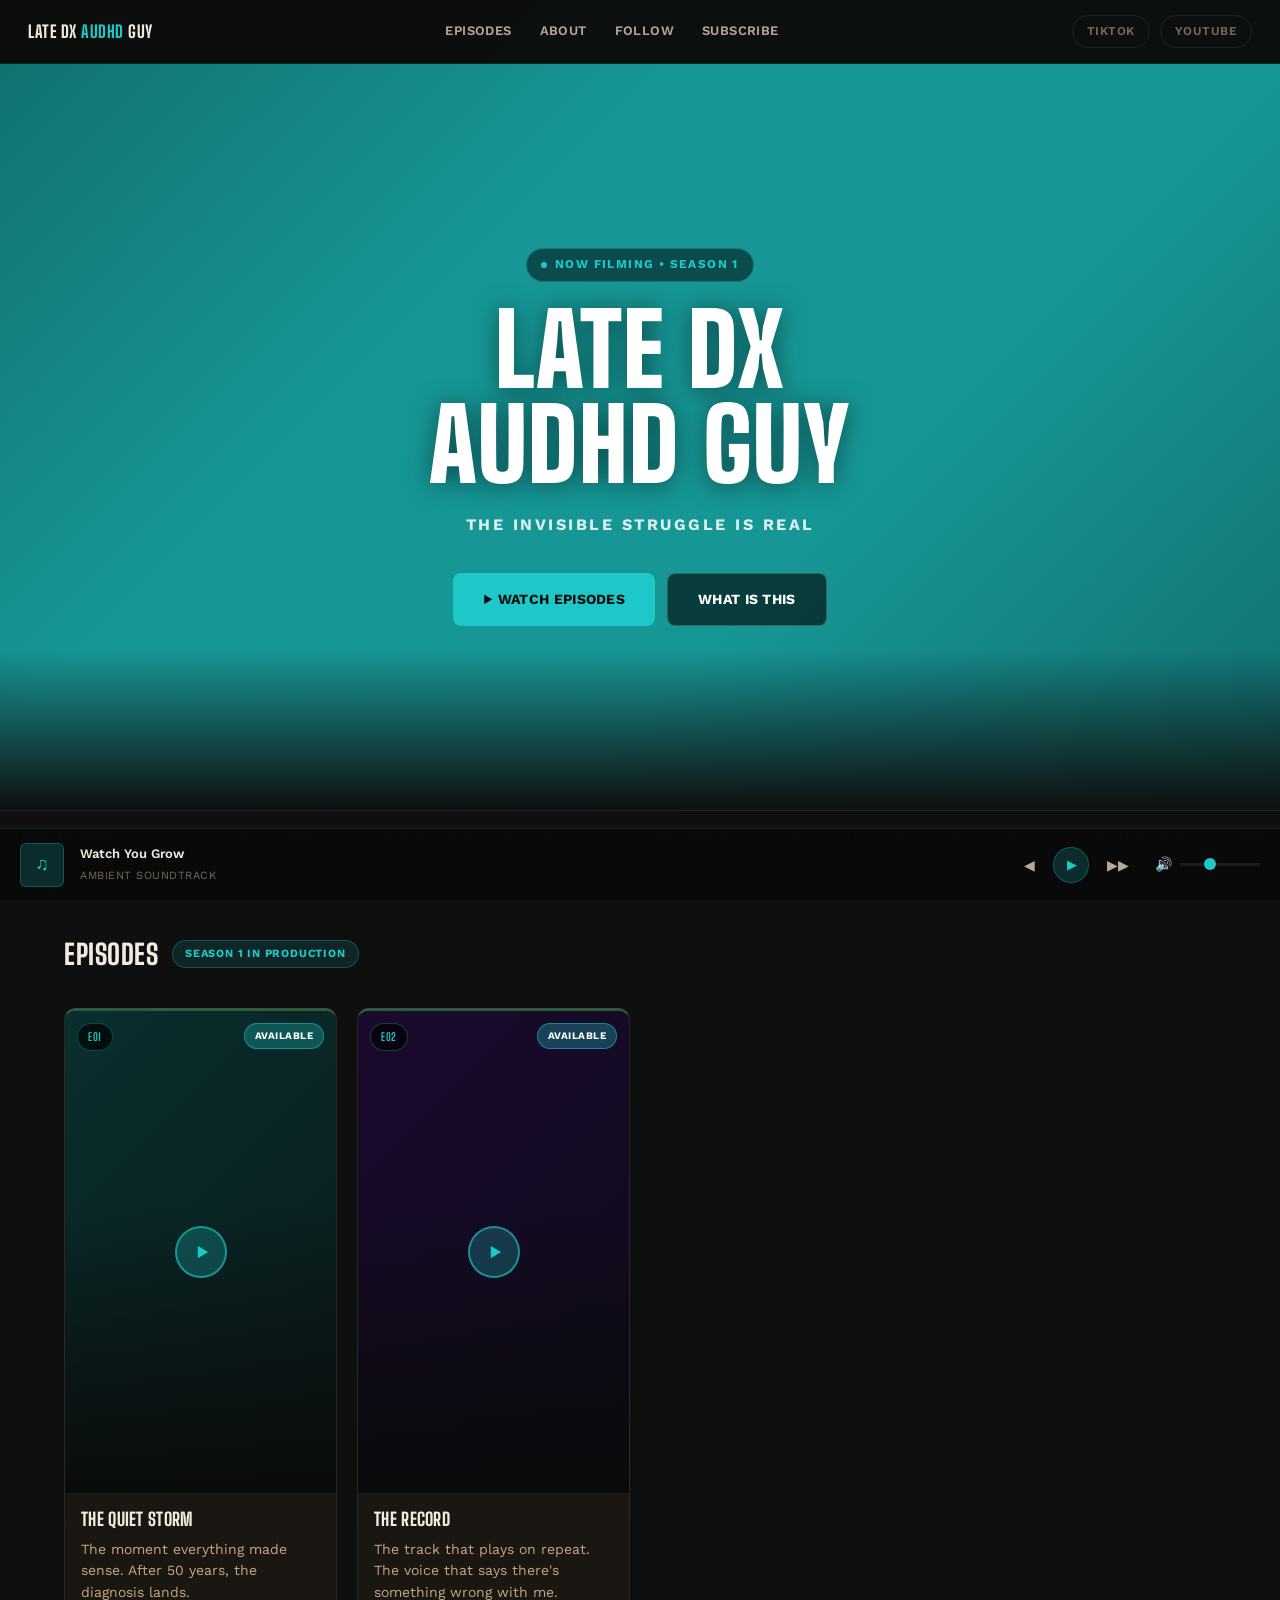
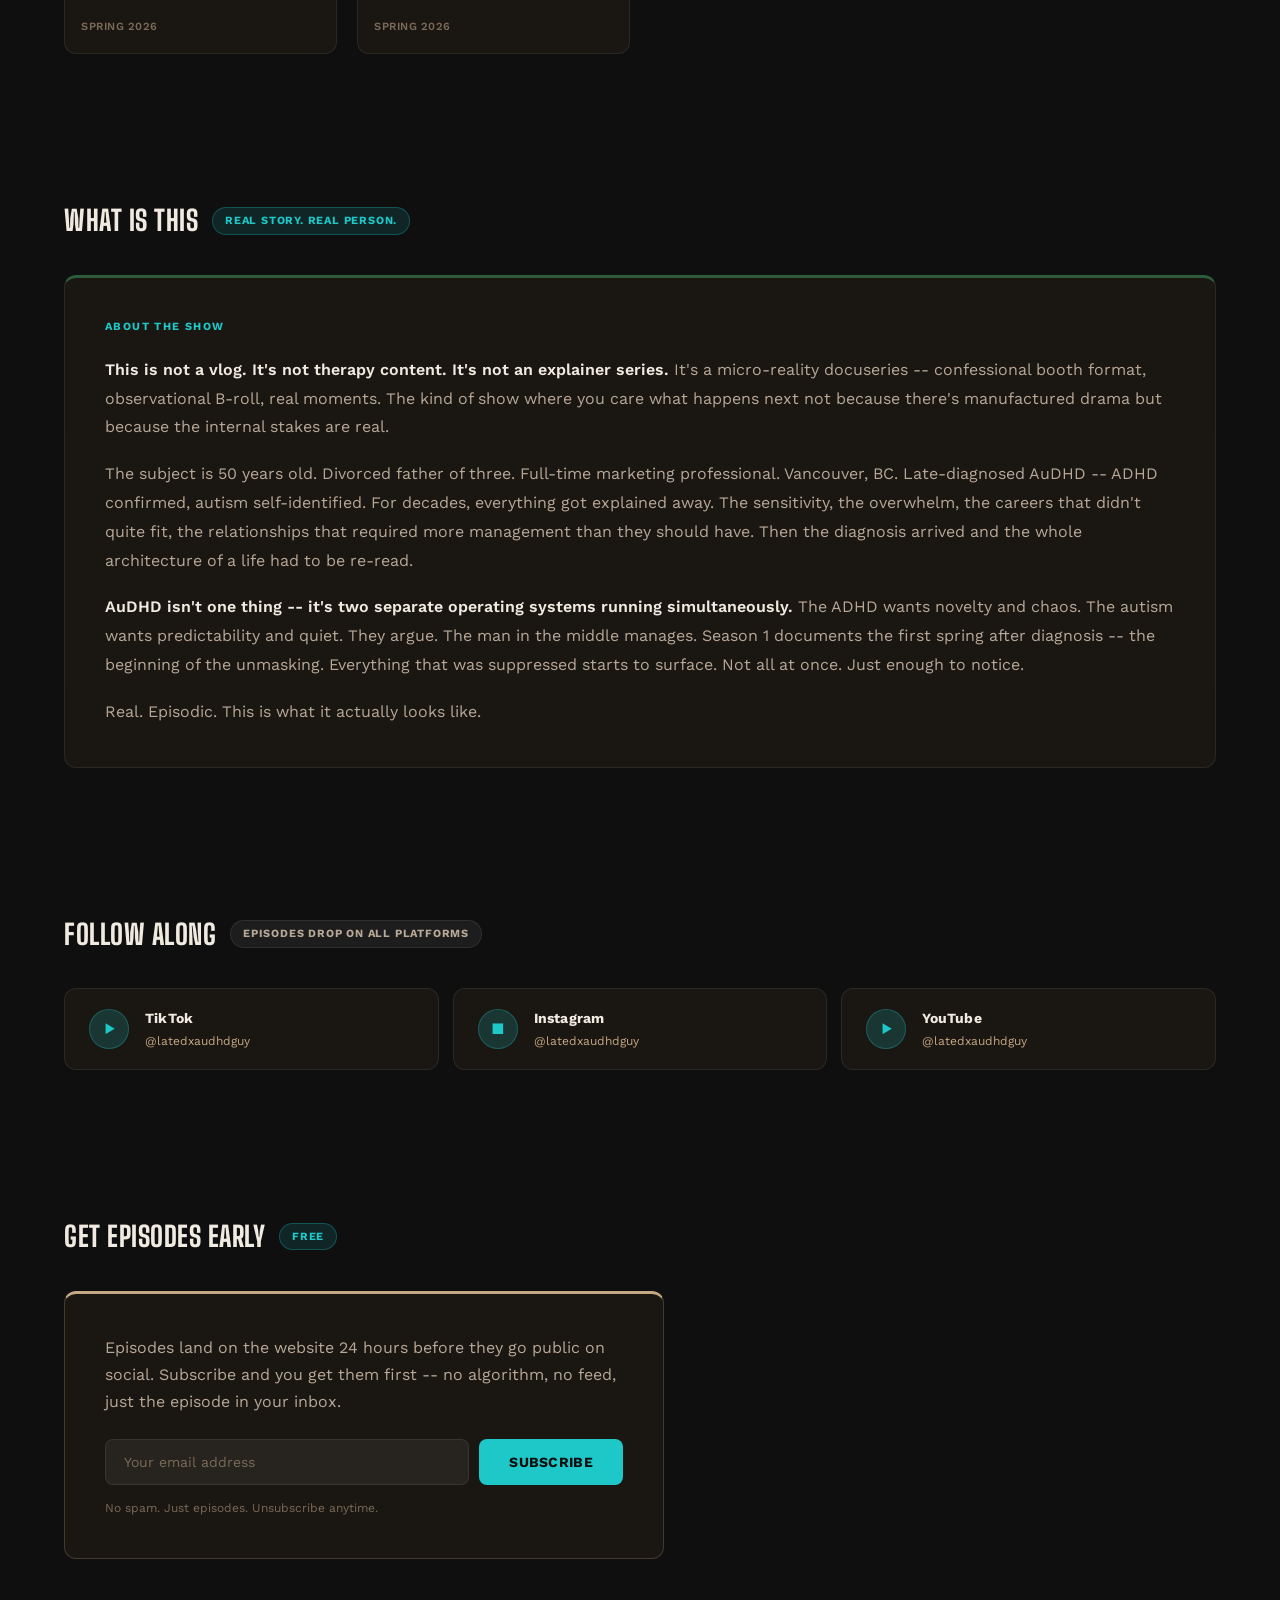
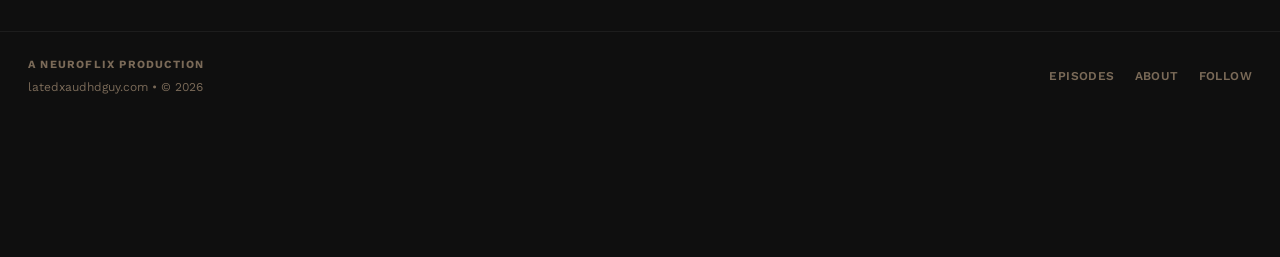
==== commit ccda0e66: "fix: warm palette, show name casing, readability pass" ====
--- a/index.html
+++ b/index.html
@@ -3,12 +3,12 @@
 <head>
   <meta charset="UTF-8" />
   <meta name="viewport" content="width=device-width, initial-scale=1.0" />
-  <title>Late Dx AuDHD Guy</title>
+  <title>LATE Dx AuDHD GUY</title>
   <meta name="description" content="A micro-reality docuseries. 50. Divorced father of three. Full-time marketing professional. Late-diagnosed AuDHD. Unmasking in real time. Vancouver BC." />
   <meta name="robots" content="index, follow" />
 
   <!-- OG / Social -->
-  <meta property="og:title" content="Late Dx AuDHD Guy" />
+  <meta property="og:title" content="LATE Dx AuDHD GUY" />
   <meta property="og:description" content="A micro-reality docuseries. 50. Divorced father of three. Full-time marketing professional. Late-diagnosed AuDHD. Unmasking in real time." />
   <meta property="og:type" content="website" />
   <meta property="og:url" content="https://latedxaudhdguy.com" />
@@ -23,7 +23,7 @@
   {
     "@context": "https://schema.org",
     "@type": "TVSeries",
-    "name": "Late Dx AuDHD Guy",
+    "name": "LATE Dx AuDHD GUY",
     "description": "A micro-reality docuseries documenting the lived experience of a late-diagnosed AuDHD man. 50. Divorced father of three. Full-time marketing professional. Confessional booth format. Observational B-roll. Real moments.",
     "genre": ["Documentary", "Reality"],
     "url": "https://latedxaudhdguy.com",
@@ -44,7 +44,7 @@
     *, *::before, *::after { box-sizing: border-box; margin: 0; padding: 0; }
 
     :root {
-      /* Teal-first palette */
+      /* Dark-base palette -- teal is accent, forest + tan add warmth */
       --teal:           #1EC8C8;
       --teal-dark:      #16A8A8;
       --teal-deeper:    #0E8888;
@@ -52,26 +52,25 @@
       --teal-glow:      rgba(30,200,200,0.08);
       --crimson:        #D21E1E;
       --crimson-dim:    rgba(210,30,30,0.18);
-      --forest:         #2A5C2A;
+      --forest:         #2D5C3A;
+      --forest-dim:     rgba(45,92,58,0.35);
       --tan:            #C4A882;
-
-      /* Dark layer (cards, nav, panels) */
+      --tan-dim:        rgba(196,168,130,0.18);
+
+      /* Dark backgrounds -- warm, not cold */
       --bg-dark:        #0F0F0F;
-      --bg-card:        #111111;
-      --bg-card2:       #181818;
-      --bg-nav:         rgba(10,10,10,0.96);
-
-      /* Text on dark bg */
-      --text:           #F4F4F4;
-      --text-dim:       #999;
-      --text-muted:     #555;
+      --bg-card:        #1A1612;  /* warm dark, not cold black */
+      --bg-card2:       #1F1B16;
+      --bg-nav:         rgba(12,10,8,0.96);
+
+      /* Text -- warm whites and tans, not cold grays */
+      --text:           #F0EAE0;  /* warm white */
+      --text-dim:       #B8A898;  /* warm tan-gray */
+      --text-muted:     #7A6A58;  /* warm muted brown */
       --border:         rgba(255,255,255,0.08);
       --border-teal:    rgba(30,200,200,0.28);
-
-      /* Text on teal bg */
-      --text-on-teal:       #0F0F0F;
-      --text-dim-on-teal:   rgba(15,15,15,0.65);
-      --border-on-teal:     rgba(15,15,15,0.15);
+      --border-forest:  rgba(45,92,58,0.45);
+      --border-tan:     rgba(196,168,130,0.25);
 
       /* Typography */
       --font-display:   'Big Shoulders Display', sans-serif;
@@ -86,10 +85,10 @@
     html { scroll-behavior: smooth; }
 
     body {
-      background: var(--teal);
-      color: var(--text-on-teal);
+      background: var(--bg-dark);
+      color: var(--text);
       font-family: var(--font-body);
-      font-size: 15px;
+      font-size: 16px;
       line-height: 1.6;
       min-height: 100vh;
       overflow-x: hidden;
@@ -192,9 +191,9 @@
       position: absolute;
       inset: 0;
       z-index: 0;
-      /* Hero image: drop img/hero-bg.jpg (1920x1080, brain + battery on teal, NO baked-in text) */
+      /* Hero image: drop img/hero-bg.png (brain + battery on teal, NO baked-in text) */
       background-color: var(--teal);
-      background-image: url('img/hero-bg.jpg');
+      background-image: url('img/hero-bg.png');
       background-size: cover;
       background-position: center center;
       background-repeat: no-repeat;
@@ -227,13 +226,13 @@
       pointer-events: none;
     }
 
-    /* Bottom fade into the teal page body */
+    /* Bottom fade into dark page body */
     .hero::after {
       content: '';
       position: absolute;
       bottom: 0; left: 0; right: 0;
       height: 160px;
-      background: linear-gradient(to bottom, transparent, var(--teal));
+      background: linear-gradient(to bottom, transparent, var(--bg-dark));
       z-index: 2;
       pointer-events: none;
     }
@@ -423,7 +422,7 @@
       font-size: 28px;
       letter-spacing: 0.5px;
       text-transform: uppercase;
-      color: var(--text-on-teal);
+      color: var(--text);
     }
 
     /* Sections that live on the dark strip */
@@ -445,9 +444,9 @@
       border: 1px solid var(--border-teal);
     }
     .badge--dark {
-      background: rgba(0,0,0,0.15);
-      color: var(--text-dim-on-teal);
-      border: 1px solid var(--border-on-teal);
+      background: rgba(255,255,255,0.06);
+      color: var(--text-dim);
+      border: 1px solid var(--border);
     }
     .badge--teal-inv {
       background: rgba(30,200,200,0.12);
@@ -467,6 +466,7 @@
     .episode-card {
       background: var(--bg-card);
       border: 1px solid var(--border);
+      border-top: 3px solid var(--forest);
       border-radius: 12px;
       overflow: hidden;
       cursor: pointer;
@@ -474,6 +474,7 @@
     }
     .episode-card:hover {
       border-color: var(--teal);
+      border-top-color: var(--teal);
       transform: translateY(-4px);
       box-shadow: 0 12px 40px rgba(0,0,0,0.4), 0 0 0 1px rgba(30,200,200,0.2);
     }
@@ -570,9 +571,9 @@
       line-height: 1.2;
     }
     .episode-card__desc {
-      font-size: 13px;
-      color: var(--text-dim);
-      line-height: 1.5;
+      font-size: 14px;
+      color: var(--tan);
+      line-height: 1.55;
       margin-bottom: 14px;
     }
     .episode-card__meta {
@@ -591,7 +592,7 @@
       border: 1px solid var(--border);
       border-radius: 12px;
       padding: 40px;
-      border-top: 3px solid var(--teal);
+      border-top: 3px solid var(--forest);
     }
 
     .identity__eyebrow {
@@ -606,7 +607,7 @@
 
     .identity__text {
       font-size: 16px;
-      line-height: 1.75;
+      line-height: 1.8;
       color: var(--text-dim);
       margin-bottom: 18px;
     }
@@ -663,7 +664,7 @@
     }
     .social-pill__handle {
       font-size: 12px;
-      color: var(--text-muted);
+      color: var(--tan);
       margin-top: 2px;
     }
 
@@ -672,11 +673,11 @@
     ============================================= */
     .subscribe-card {
       background: var(--bg-card);
-      border: 1px solid var(--border-teal);
+      border: 1px solid var(--border-tan);
       border-radius: 12px;
       padding: 40px;
       max-width: 600px;
-      border-top: 3px solid var(--teal);
+      border-top: 3px solid var(--tan);
     }
 
     .subscribe-desc {
@@ -1075,7 +1076,7 @@
 
   <!-- NAV -->
   <nav class="nav" id="main-nav">
-    <span class="nav__brand">Late Dx <span>AuDHD</span> Guy</span>
+    <span class="nav__brand">LATE Dx <span>AuDHD</span> GUY</span>
     <div class="nav__links">
       <a href="#episodes">Episodes</a>
       <a href="#about">About</a>
@@ -1094,7 +1095,7 @@
     <div class="hero__bg-wrap" id="hero-bg-wrap"></div>
     <div class="hero__content fade-in">
       <div class="hero__badge">Now Filming &bull; Season 1</div>
-      <h1 class="hero__title">Late Dx<br />AuDHD Guy</h1>
+      <h1 class="hero__title">LATE Dx<br />AuDHD GUY</h1>
       <p class="hero__tagline">The invisible struggle is real</p>
       <div class="hero__actions">
         <a href="#episodes" class="btn btn--primary">&#9654; Watch Episodes</a>
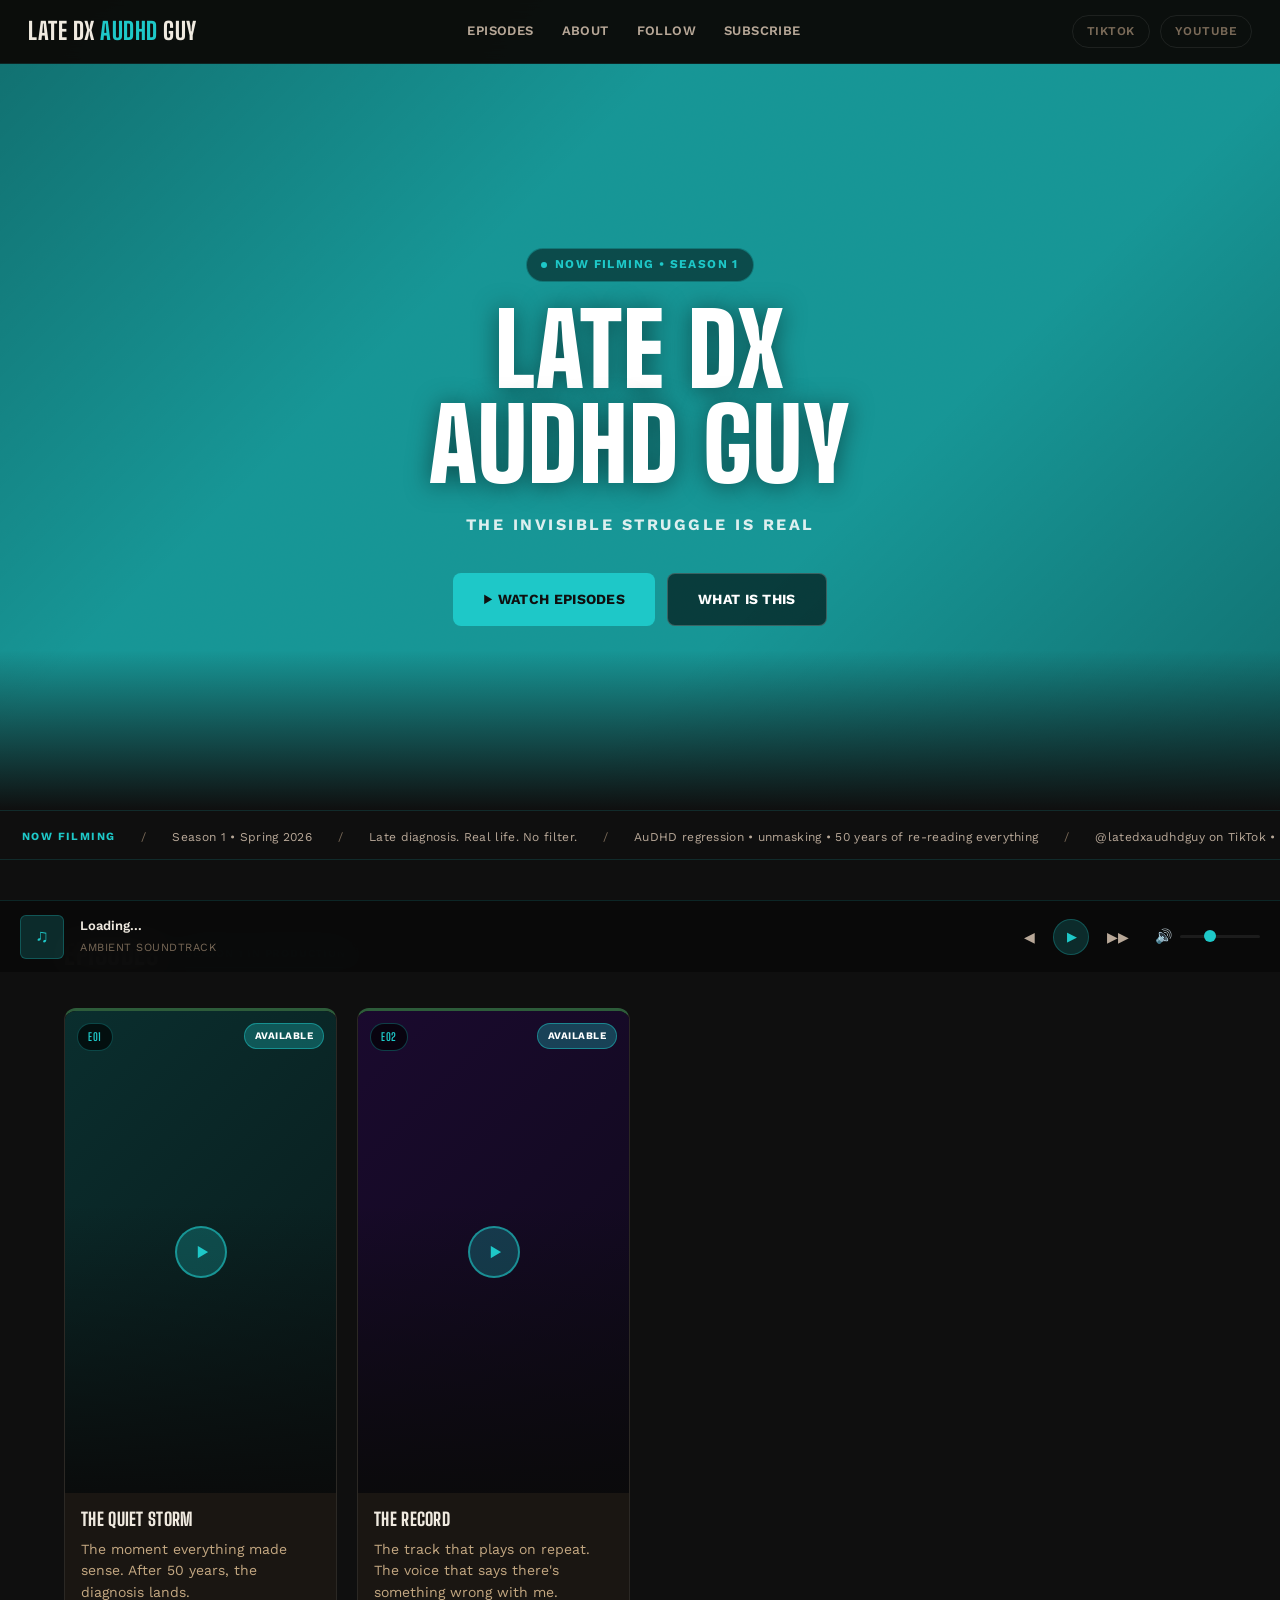
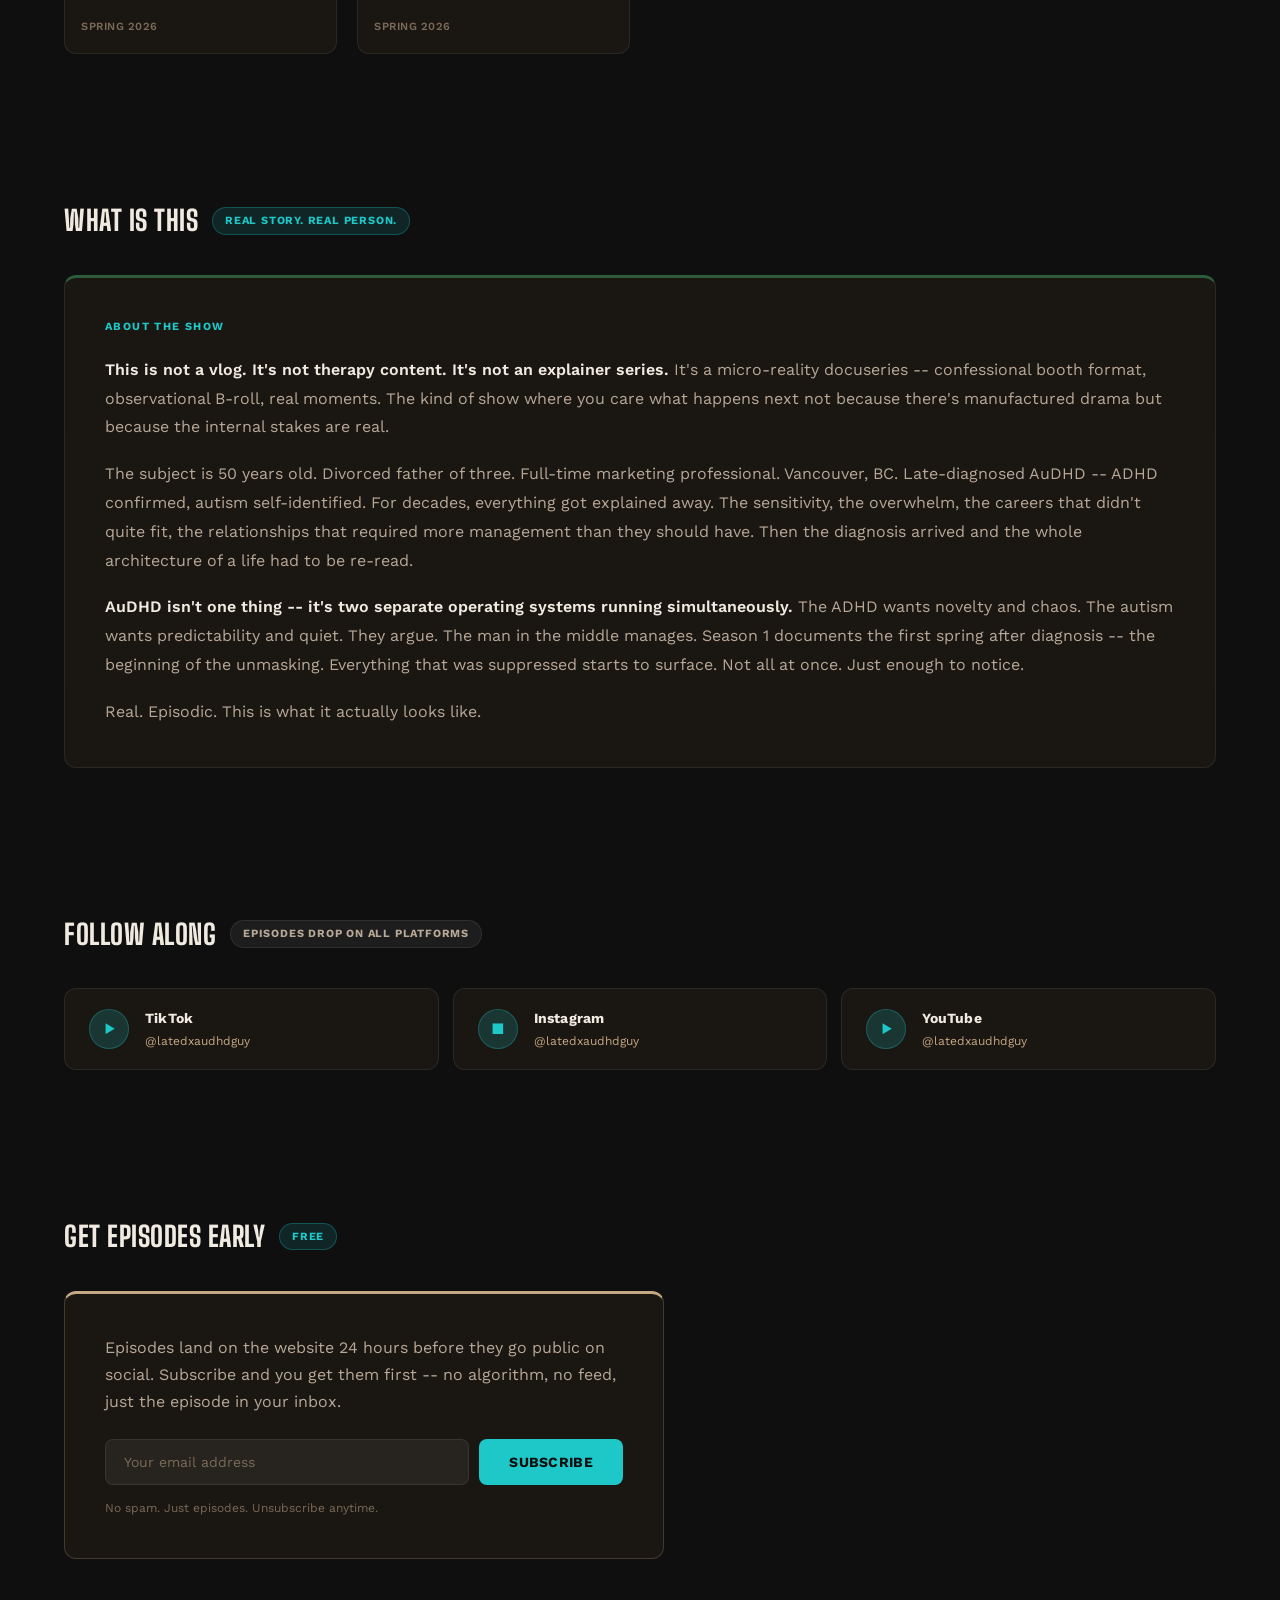
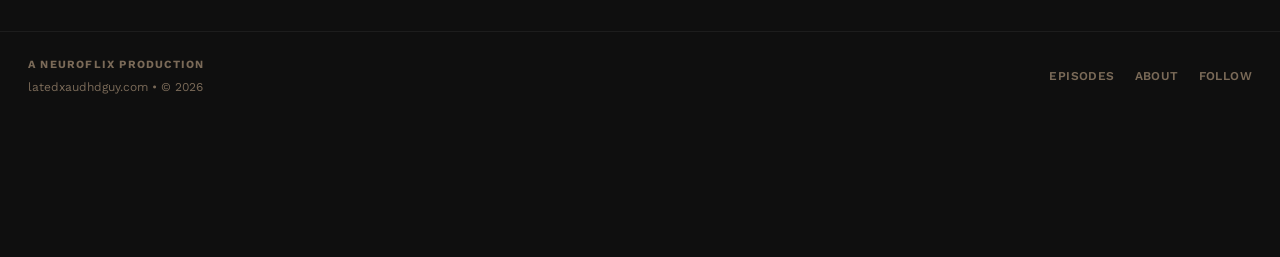
==== commit bb576fde: "feat: nav title larger, audio/s1 manifest player, mobile hero fix" ====
--- a/index.html
+++ b/index.html
@@ -127,7 +127,7 @@
     .nav__brand {
       font-family: var(--font-display);
       font-weight: 800;
-      font-size: 17px;
+      font-size: 24px;
       letter-spacing: 0.5px;
       color: var(--text);
       white-space: nowrap;
@@ -1053,8 +1053,13 @@
     @media (max-width: 768px) {
       .nav__links { display: none; }
       .nav__social { display: none; }
-      .nav__brand { font-size: 14px; }
+      .nav__brand { font-size: 18px; }
       .hero { min-height: 80vh; }
+      /* Shift hero image on mobile to show brain+battery -- adjust if image focal point differs */
+      .hero__bg-wrap {
+        background-position: 30% center;
+        background-size: 160%;
+      }
       .hero__title { font-size: clamp(44px, 12vw, 80px); }
       .section { padding: 48px 16px; }
       .identity { padding: 24px; }
@@ -1322,18 +1327,11 @@
       }
     ];
 
-    /* SEASØNS tracks for ambient audio bed */
-    const ambientTracks = [
-      { title: 'Watch You Grow',  src: 'assets/audio/spring/01-watch-you-grow.mp3' },
-      { title: 'Unfolding',       src: 'assets/audio/spring/02-unfolding.mp3' },
-      { title: 'First Light',     src: 'assets/audio/spring/03-first-light.mp3' },
-      { title: 'Somewhere New',   src: 'assets/audio/spring/04-somewhere-new.mp3' },
-      { title: 'Quiet',           src: 'assets/audio/spring/05-quiet.mp3' },
-      { title: 'The Distance',    src: 'assets/audio/spring/06-the-distance.mp3' },
-      { title: 'Still Here',      src: 'assets/audio/spring/07-still-here.mp3' },
-      { title: 'Coming Back',     src: 'assets/audio/spring/08-coming-back.mp3' },
-      { title: 'Enough',          src: 'assets/audio/spring/09-enough.mp3' }
-    ];
+    /* Season 1 soundtrack -- loaded from audio/s1/tracks.json
+       To add tracks: drop MP3 into audio/s1/, add entry to tracks.json, push.
+       Format: [{ "title": "Song Name", "file": "filename.mp3" }, ...]
+    */
+    let ambientTracks = [];
 
     /* =============================================
        RENDER EPISODES
@@ -1449,8 +1447,24 @@
       audio.volume = parseFloat(e.target.value);
     });
 
-    /* Show mini player after scrolling past hero */
+    /* Load Season 1 soundtrack from manifest */
+    fetch('audio/s1/tracks.json')
+      .then(r => r.json())
+      .then(data => {
+        if (Array.isArray(data) && data.length > 0) {
+          ambientTracks = data.map(t => ({
+            title: t.title,
+            src: 'audio/s1/' + t.file
+          }));
+          /* Shuffle so it doesn't always start on track 1 */
+          ambientTracks.sort(() => Math.random() - 0.5);
+        }
+      })
+      .catch(() => { /* No tracks yet -- player stays hidden */ });
+
+    /* Show mini player after scrolling past hero (only if tracks loaded) */
     window.addEventListener('scroll', () => {
+      if (ambientTracks.length === 0) return;
       const heroH = document.querySelector('.hero').offsetHeight;
       const player = document.getElementById('mini-player');
       if (window.scrollY > heroH * 0.5 && !player.classList.contains('shown-once')) {
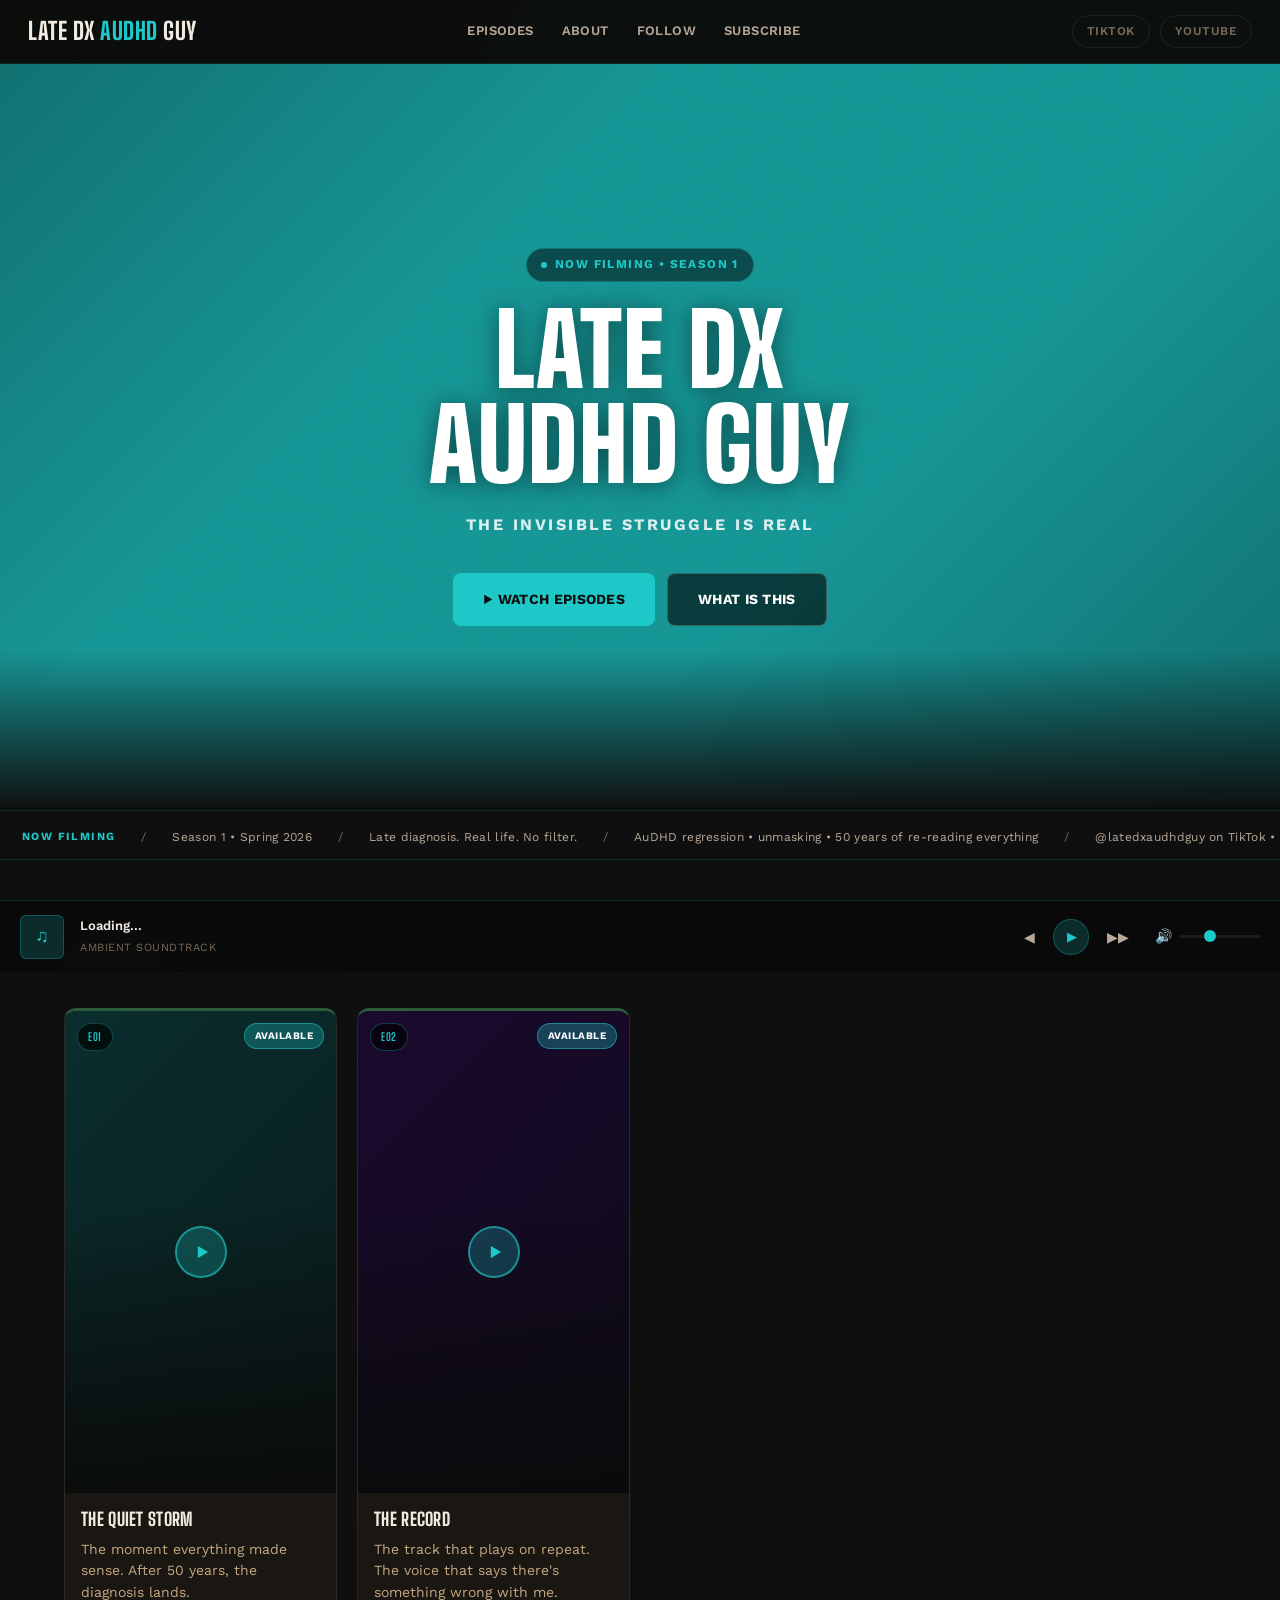
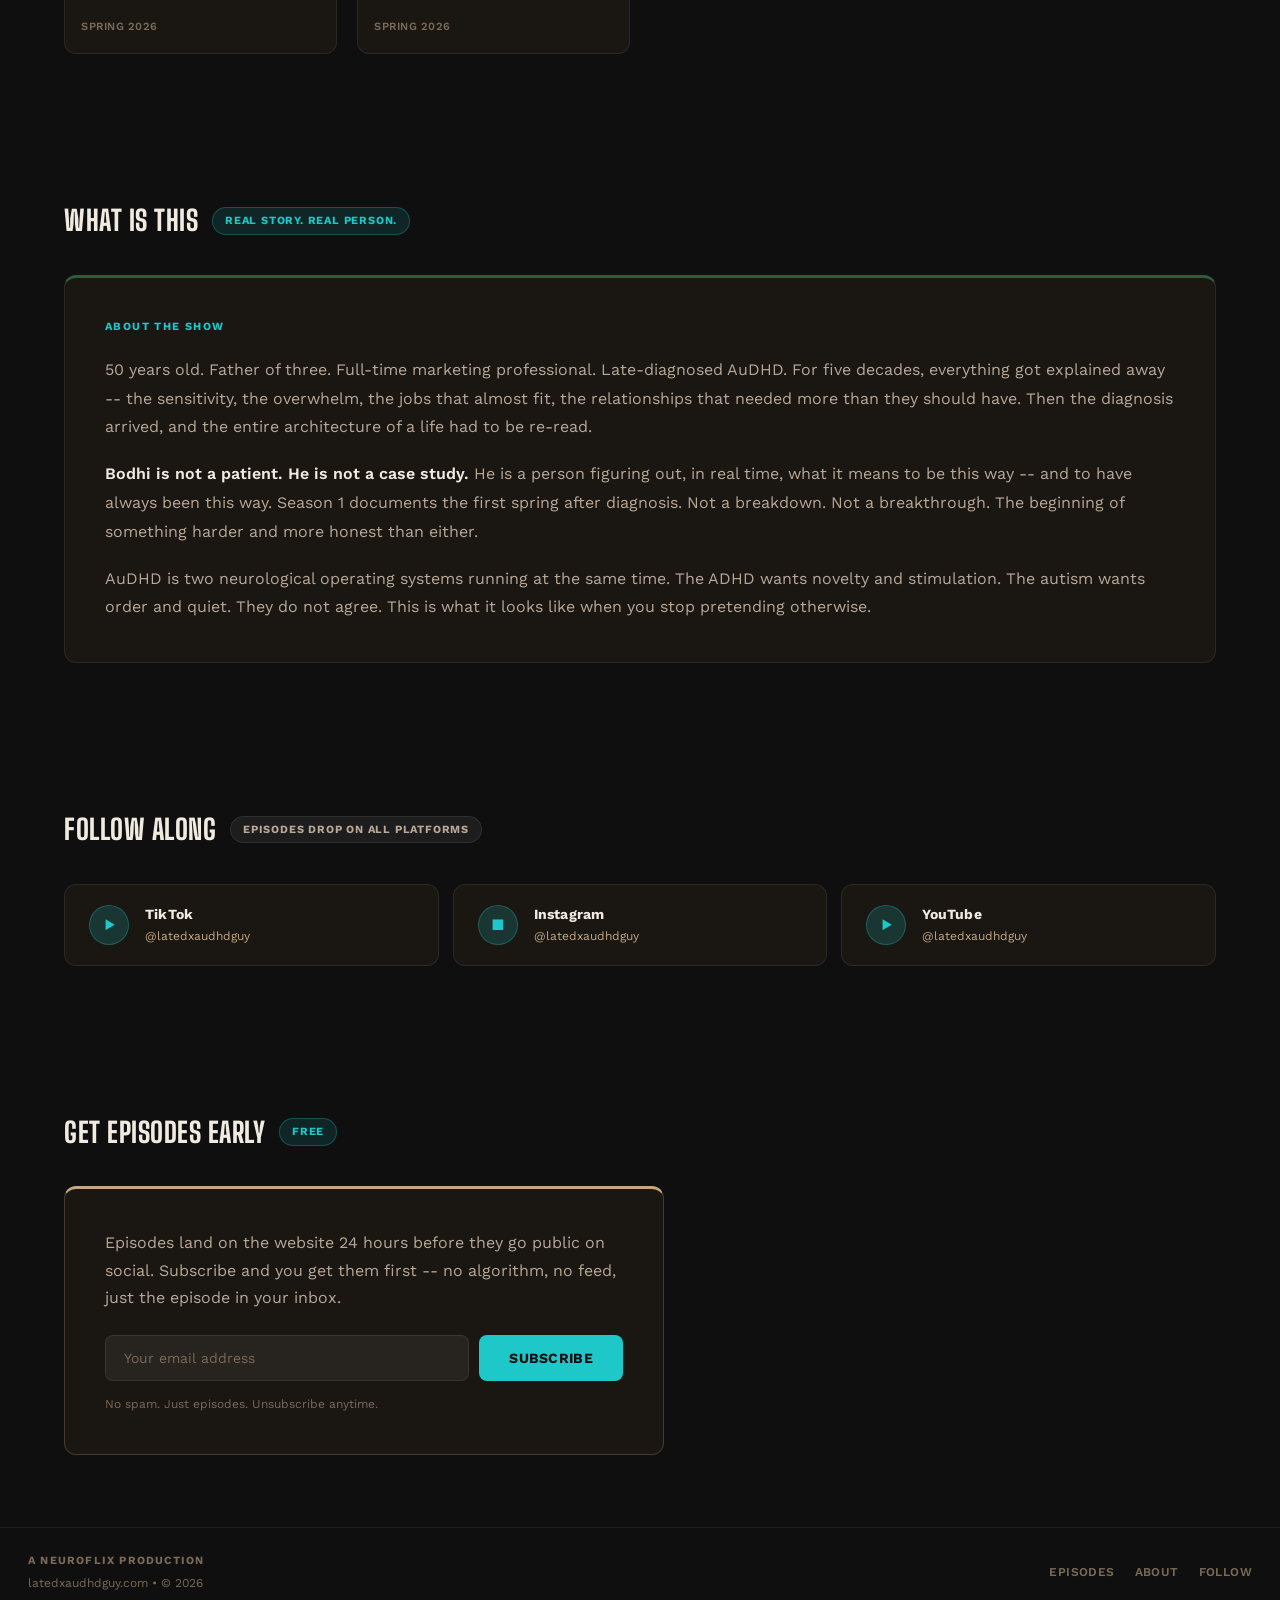
==== commit af8af300: "fix: about section rewrite, Bodhi not subject" ====
--- a/index.html
+++ b/index.html
@@ -1158,16 +1158,13 @@
       <div class="identity">
         <div class="identity__eyebrow">About the show</div>
         <p class="identity__text">
-          <strong>This is not a vlog. It's not therapy content. It's not an explainer series.</strong> It's a micro-reality docuseries -- confessional booth format, observational B-roll, real moments. The kind of show where you care what happens next not because there's manufactured drama but because the internal stakes are real.
+          50 years old. Father of three. Full-time marketing professional. Late-diagnosed AuDHD. For five decades, everything got explained away -- the sensitivity, the overwhelm, the jobs that almost fit, the relationships that needed more than they should have. Then the diagnosis arrived, and the entire architecture of a life had to be re-read.
         </p>
         <p class="identity__text">
-          The subject is 50 years old. Divorced father of three. Full-time marketing professional. Vancouver, BC. Late-diagnosed AuDHD -- ADHD confirmed, autism self-identified. For decades, everything got explained away. The sensitivity, the overwhelm, the careers that didn't quite fit, the relationships that required more management than they should have. Then the diagnosis arrived and the whole architecture of a life had to be re-read.
+          <strong>Bodhi is not a patient. He is not a case study.</strong> He is a person figuring out, in real time, what it means to be this way -- and to have always been this way. Season 1 documents the first spring after diagnosis. Not a breakdown. Not a breakthrough. The beginning of something harder and more honest than either.
         </p>
         <p class="identity__text">
-          <strong>AuDHD isn't one thing -- it's two separate operating systems running simultaneously.</strong> The ADHD wants novelty and chaos. The autism wants predictability and quiet. They argue. The man in the middle manages. Season 1 documents the first spring after diagnosis -- the beginning of the unmasking. Everything that was suppressed starts to surface. Not all at once. Just enough to notice.
-        </p>
-        <p class="identity__text">
-          Real. Episodic. This is what it actually looks like.
+          AuDHD is two neurological operating systems running at the same time. The ADHD wants novelty and stimulation. The autism wants order and quiet. They do not agree. This is what it looks like when you stop pretending otherwise.
         </p>
       </div>
     </section>
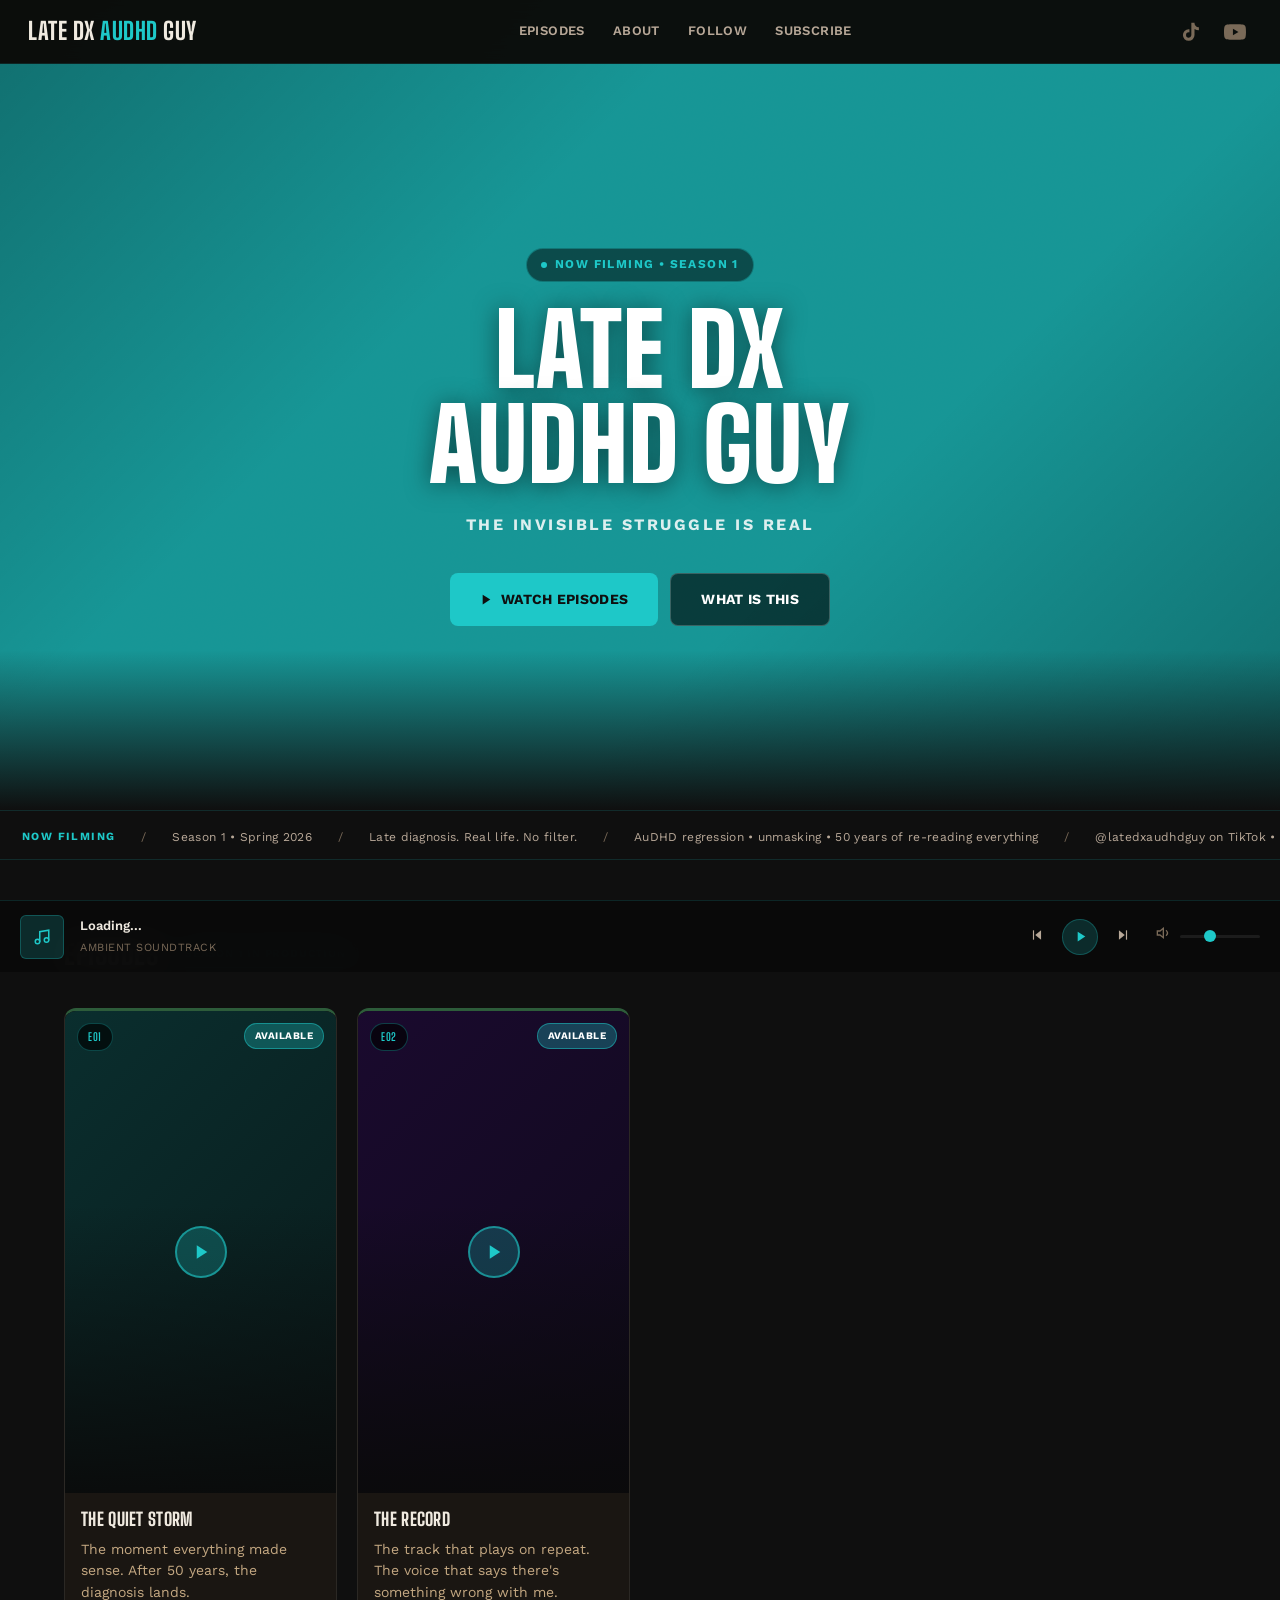
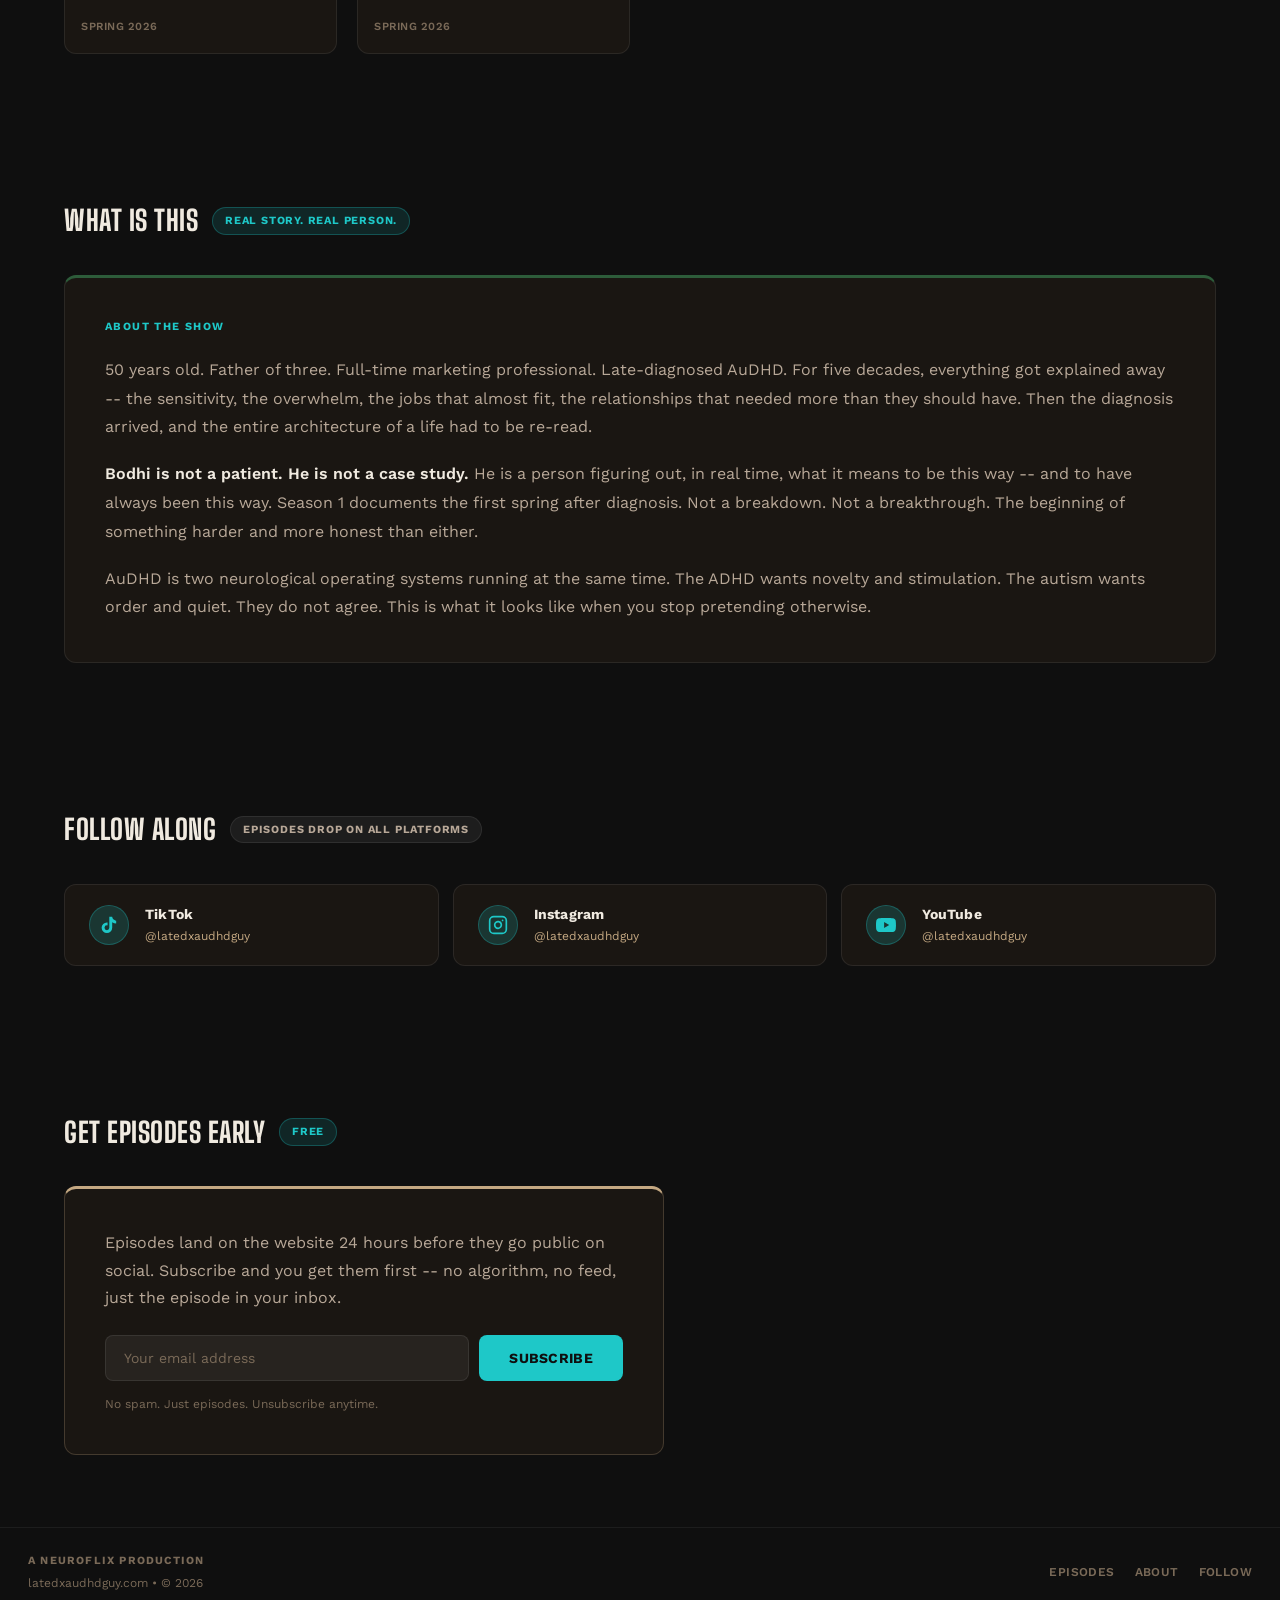
==== commit 37b3ed4b: "deploy: icon overhaul + YouTube embed support 2026-04-18-0649" ====
--- a/index.html
+++ b/index.html
@@ -155,20 +155,15 @@
       gap: 10px;
     }
     .nav__social a {
-      font-size: 12px;
-      font-weight: 600;
       color: var(--text-muted);
-      text-transform: uppercase;
-      letter-spacing: 0.5px;
-      padding: 6px 14px;
-      border: 1px solid var(--border);
-      border-radius: 20px;
-      transition: all 0.2s;
-    }
-    .nav__social a:hover {
-      border-color: var(--teal);
-      color: var(--teal);
-    }
+      padding: 6px;
+      border-radius: 6px;
+      display: flex;
+      align-items: center;
+      transition: color 0.2s;
+    }
+    .nav__social a svg { width: 22px; height: 22px; }
+    .nav__social a:hover { color: var(--teal); }
 
     /* =============================================
        HERO
@@ -1002,6 +997,22 @@
       transition: all 0.2s;
     }
     .modal__close:hover { background: rgba(255,255,255,0.1); }
+
+    /* YouTube embed inside modal */
+    .modal__yt-wrap {
+      position: relative;
+      width: 100%;
+      aspect-ratio: 16/9;
+      background: #000;
+      overflow: hidden;
+    }
+    .modal__yt-wrap iframe {
+      position: absolute;
+      inset: 0;
+      width: 100%;
+      height: 100%;
+      border: none;
+    }
 
     /* =============================================
        BOTTOM NAV (MOBILE)
@@ -1089,8 +1100,12 @@
       <a href="#subscribe">Subscribe</a>
     </div>
     <div class="nav__social">
-      <a href="https://tiktok.com/@latedxaudhdguy" target="_blank" rel="noopener">TikTok</a>
-      <a href="https://youtube.com/@latedxaudhdguy" target="_blank" rel="noopener">YouTube</a>
+      <a href="https://tiktok.com/@latedxaudhdguy" target="_blank" rel="noopener" aria-label="TikTok">
+        <svg viewBox="0 0 24 24" fill="currentColor"><path d="M19.59 6.69a4.83 4.83 0 01-3.77-4.25V2h-3.45v13.67a2.89 2.89 0 01-2.88 2.5 2.89 2.89 0 01-2.89-2.89 2.89 2.89 0 012.89-2.89c.28 0 .54.04.79.1V9.01a6.33 6.33 0 00-.79-.05 6.34 6.34 0 00-6.34 6.34 6.34 6.34 0 006.34 6.34 6.34 6.34 0 006.34-6.34V8.69a8.16 8.16 0 004.78 1.53V6.75a4.85 4.85 0 01-1.02-.06z"/></svg>
+      </a>
+      <a href="https://youtube.com/@latedxaudhdguy" target="_blank" rel="noopener" aria-label="YouTube">
+        <svg viewBox="0 0 24 24" fill="currentColor"><path d="M23.5 6.19a3.02 3.02 0 00-2.12-2.14C19.5 3.5 12 3.5 12 3.5s-7.5 0-9.38.55A3.02 3.02 0 00.5 6.19C0 8.07 0 12 0 12s0 3.93.5 5.81a3.02 3.02 0 002.12 2.14c1.88.55 9.38.55 9.38.55s7.5 0 9.38-.55a3.02 3.02 0 002.12-2.14C24 15.93 24 12 24 12s0-3.93-.5-5.81zM9.75 15.52V8.48L15.83 12l-6.08 3.52z"/></svg>
+      </a>
     </div>
   </nav>
 
@@ -1103,7 +1118,10 @@
       <h1 class="hero__title">LATE Dx<br />AuDHD GUY</h1>
       <p class="hero__tagline">The invisible struggle is real</p>
       <div class="hero__actions">
-        <a href="#episodes" class="btn btn--primary">&#9654; Watch Episodes</a>
+        <a href="#episodes" class="btn btn--primary">
+          <svg viewBox="0 0 24 24" fill="currentColor" width="13" height="13" style="flex-shrink:0"><polygon points="5 3 19 12 5 21"/></svg>
+          Watch Episodes
+        </a>
         <a href="#about" class="btn btn--dark">What Is This</a>
       </div>
     </div>
@@ -1179,21 +1197,27 @@
     </div>
     <div class="socials">
       <a href="https://tiktok.com/@latedxaudhdguy" target="_blank" rel="noopener" class="social-pill">
-        <div class="social-pill__icon">&#9654;</div>
+        <div class="social-pill__icon">
+          <svg viewBox="0 0 24 24" fill="currentColor" width="20" height="20"><path d="M19.59 6.69a4.83 4.83 0 01-3.77-4.25V2h-3.45v13.67a2.89 2.89 0 01-2.88 2.5 2.89 2.89 0 01-2.89-2.89 2.89 2.89 0 012.89-2.89c.28 0 .54.04.79.1V9.01a6.33 6.33 0 00-.79-.05 6.34 6.34 0 00-6.34 6.34 6.34 6.34 0 006.34 6.34 6.34 6.34 0 006.34-6.34V8.69a8.16 8.16 0 004.78 1.53V6.75a4.85 4.85 0 01-1.02-.06z"/></svg>
+        </div>
         <div>
           <div class="social-pill__name">TikTok</div>
           <div class="social-pill__handle">@latedxaudhdguy</div>
         </div>
       </a>
       <a href="https://instagram.com/@latedxaudhdguy" target="_blank" rel="noopener" class="social-pill">
-        <div class="social-pill__icon">&#9632;</div>
+        <div class="social-pill__icon">
+          <svg viewBox="0 0 24 24" fill="none" stroke="currentColor" stroke-width="2" stroke-linecap="round" stroke-linejoin="round" width="20" height="20"><rect x="2" y="2" width="20" height="20" rx="5" ry="5"/><path d="M16 11.37A4 4 0 1112.63 8 4 4 0 0116 11.37z"/><line x1="17.5" y1="6.5" x2="17.51" y2="6.5"/></svg>
+        </div>
         <div>
           <div class="social-pill__name">Instagram</div>
           <div class="social-pill__handle">@latedxaudhdguy</div>
         </div>
       </a>
       <a href="https://youtube.com/@latedxaudhdguy" target="_blank" rel="noopener" class="social-pill">
-        <div class="social-pill__icon">&#9654;</div>
+        <div class="social-pill__icon">
+          <svg viewBox="0 0 24 24" fill="currentColor" width="20" height="20"><path d="M23.5 6.19a3.02 3.02 0 00-2.12-2.14C19.5 3.5 12 3.5 12 3.5s-7.5 0-9.38.55A3.02 3.02 0 00.5 6.19C0 8.07 0 12 0 12s0 3.93.5 5.81a3.02 3.02 0 002.12 2.14c1.88.55 9.38.55 9.38.55s7.5 0 9.38-.55a3.02 3.02 0 002.12-2.14C24 15.93 24 12 24 12s0-3.93-.5-5.81zM9.75 15.52V8.48L15.83 12l-6.08 3.52z"/></svg>
+        </div>
         <div>
           <div class="social-pill__name">YouTube</div>
           <div class="social-pill__handle">@latedxaudhdguy</div>
@@ -1243,18 +1267,28 @@
 
   <!-- MINI PLAYER (ambient soundtrack) -->
   <div class="mini-player hidden" id="mini-player">
-    <div class="mp-art" id="mp-art">&#9835;</div>
+    <div class="mp-art" id="mp-art">
+      <svg viewBox="0 0 24 24" fill="none" stroke="currentColor" stroke-width="2" stroke-linecap="round" width="18" height="18"><path d="M9 18V5l12-2v13"/><circle cx="6" cy="18" r="3"/><circle cx="18" cy="16" r="3"/></svg>
+    </div>
     <div class="mp-info">
       <div class="mp-title" id="mp-title">Loading...</div>
       <div class="mp-sub">Ambient Soundtrack</div>
     </div>
     <div class="mp-controls">
-      <button class="mp-btn" id="mp-prev" title="Previous">&#9664;</button>
-      <button class="mp-btn mp-play-btn" id="mp-play" title="Play">&#9654;</button>
-      <button class="mp-btn" id="mp-next" title="Next">&#9654;&#9654;</button>
+      <button class="mp-btn" id="mp-prev" title="Previous">
+        <svg viewBox="0 0 24 24" fill="currentColor" width="14" height="14"><polygon points="19 20 9 12 19 4"/><rect x="5" y="4" width="2" height="16"/></svg>
+      </button>
+      <button class="mp-btn mp-play-btn" id="mp-play" title="Play">
+        <svg viewBox="0 0 24 24" fill="currentColor" width="13" height="13"><polygon points="5 3 19 12 5 21"/></svg>
+      </button>
+      <button class="mp-btn" id="mp-next" title="Next">
+        <svg viewBox="0 0 24 24" fill="currentColor" width="14" height="14"><polygon points="5 4 15 12 5 20"/><rect x="17" y="4" width="2" height="16"/></svg>
+      </button>
     </div>
     <div class="mp-vol">
-      <span class="mp-vol-icon">&#128266;</span>
+      <span class="mp-vol-icon">
+        <svg viewBox="0 0 24 24" fill="none" stroke="currentColor" stroke-width="2" stroke-linecap="round" width="16" height="16"><polygon points="11 5 6 9 2 9 2 15 6 15 11 19 11 5"/><path d="M15.54 8.46a5 5 0 010 7.07"/></svg>
+      </span>
       <input type="range" class="mp-volume" id="mp-volume" min="0" max="1" step="0.05" value="0.35" />
     </div>
   </div>
@@ -1292,7 +1326,7 @@
       About
     </a>
     <a href="#follow" class="bottom-nav__item" data-section="follow">
-      <svg viewBox="0 0 24 24" fill="none" stroke="currentColor" stroke-width="2"><path d="M18 2h-3a5 5 0 00-5 5v3H7v4h3v8h4v-8h3l1-4h-4V7a1 1 0 011-1h3z"/></svg>
+      <svg viewBox="0 0 24 24" fill="none" stroke="currentColor" stroke-width="2" stroke-linecap="round"><circle cx="12" cy="12" r="4"/><path d="M16 8v5a3 3 0 006 0v-1a10 10 0 10-3.92 7.94"/></svg>
       Follow
     </a>
   </nav>
@@ -1301,6 +1335,11 @@
     /* =============================================
        EPISODE DATA (published episodes only)
     ============================================= */
+    /* SVG icon strings -- used in JS-rendered HTML to avoid emoji rendering on iOS */
+    const SVG_PLAY  = '<svg viewBox="0 0 24 24" fill="currentColor" width="13" height="13"><polygon points="5 3 19 12 5 21"/></svg>';
+    const SVG_PAUSE = '<svg viewBox="0 0 24 24" fill="currentColor" width="13" height="13"><rect x="6" y="4" width="4" height="16"/><rect x="14" y="4" width="4" height="16"/></svg>';
+    const SVG_PLAY_CARD = '<svg viewBox="0 0 24 24" fill="currentColor" width="18" height="18"><polygon points="5 3 19 12 5 21"/></svg>';
+
     const episodes = [
       {
         id: 'E01',
@@ -1310,6 +1349,7 @@
         desc: 'The moment everything made sense. After 50 years, the diagnosis lands.',
         gradient: 'linear-gradient(135deg, #0a2e2e 0%, #0a1a1a 100%)',
         url: 'https://tiktok.com/@latedxaudhdguy',
+        youtubeId: '',
         status: 'Available'
       },
       {
@@ -1320,6 +1360,7 @@
         desc: 'The track that plays on repeat. The voice that says there\'s something wrong with me.',
         gradient: 'linear-gradient(135deg, #1a0a2e 0%, #0f0a1a 100%)',
         url: 'https://tiktok.com/@latedxaudhdguy',
+        youtubeId: '',
         status: 'Available'
       }
     ];
@@ -1344,7 +1385,7 @@
             <div class="episode-card__thumb-bg" style="background:${ep.gradient};"></div>
             <span class="episode-card__num">${ep.ep}</span>
             <span class="episode-card__status">${ep.status}</span>
-            <div class="episode-card__play-icon">&#9654;</div>
+            <div class="episode-card__play-icon">${SVG_PLAY_CARD}</div>
           </div>
           <div class="episode-card__body">
             <div class="episode-card__title">${ep.title}</div>
@@ -1361,7 +1402,29 @@
        MODALS
     ============================================= */
     function openEpisodeModal(ep) {
-      document.getElementById('modal-hero-bg').style.background = ep.gradient;
+      const modal = document.getElementById('modal');
+
+      /* Hero section: show YouTube embed if ID present, else gradient */
+      const heroEl = document.getElementById('modal-hero');
+      if (ep.youtubeId) {
+        /* Replace hero with 16:9 YouTube embed */
+        heroEl.style.display = 'none';
+        let ytWrap = modal.querySelector('.modal__yt-wrap');
+        if (!ytWrap) {
+          ytWrap = document.createElement('div');
+          ytWrap.className = 'modal__yt-wrap';
+          modal.insertBefore(ytWrap, document.getElementById('modal-body') || document.querySelector('.modal__body'));
+        }
+        ytWrap.innerHTML = `<iframe src="https://www.youtube.com/embed/${ep.youtubeId}?autoplay=1&rel=0" allow="autoplay; encrypted-media" allowfullscreen></iframe>`;
+        ytWrap.style.display = '';
+      } else {
+        /* No YouTube ID -- show gradient hero, clear any prior embed */
+        heroEl.style.display = '';
+        document.getElementById('modal-hero-bg').style.background = ep.gradient;
+        const ytWrap = modal.querySelector('.modal__yt-wrap');
+        if (ytWrap) { ytWrap.style.display = 'none'; ytWrap.innerHTML = ''; }
+      }
+
       document.getElementById('modal-season-label').textContent = 'Season 1 \u2022 ' + ep.ep;
       document.getElementById('modal-title').textContent = ep.title;
       document.getElementById('modal-meta').innerHTML = `
@@ -1369,8 +1432,14 @@
         <span class="modal__meta-item" style="color:var(--teal)">${ep.status}</span>
       `;
       document.getElementById('modal-desc').textContent = ep.desc;
+
+      /* Actions: prefer YouTube watch link; fall back to TikTok */
+      const watchHref = ep.youtubeId
+        ? `https://www.youtube.com/watch?v=${ep.youtubeId}`
+        : ep.url;
+      const watchLabel = ep.youtubeId ? 'Watch on YouTube' : 'Watch on TikTok';
       document.getElementById('modal-actions').innerHTML = `
-        <a href="${ep.url}" target="_blank" rel="noopener" class="btn btn--primary">Watch on TikTok</a>
+        <a href="${watchHref}" target="_blank" rel="noopener" class="btn btn--primary">${watchLabel}</a>
         <button class="btn btn--outline-dark" onclick="closeModal()">Close</button>
       `;
       openModal();
@@ -1382,6 +1451,9 @@
     }
 
     function closeModal() {
+      /* Stop YouTube playback by clearing the iframe src */
+      const ytWrap = document.querySelector('.modal__yt-wrap');
+      if (ytWrap) { ytWrap.innerHTML = ''; }
       document.getElementById('modal-overlay').classList.remove('open');
       document.body.style.overflow = '';
     }
@@ -1413,12 +1485,12 @@
       if (isPlaying) {
         audio.pause();
         isPlaying = false;
-        document.getElementById('mp-play').innerHTML = '&#9654;';
+        document.getElementById('mp-play').innerHTML = SVG_PLAY;
         document.getElementById('mp-art').classList.remove('playing');
       } else {
         audio.play().catch(() => {});
         isPlaying = true;
-        document.getElementById('mp-play').innerHTML = '&#9646;&#9646;';
+        document.getElementById('mp-play').innerHTML = SVG_PAUSE;
         document.getElementById('mp-art').classList.add('playing');
         document.getElementById('mini-player').classList.remove('hidden');
       }
